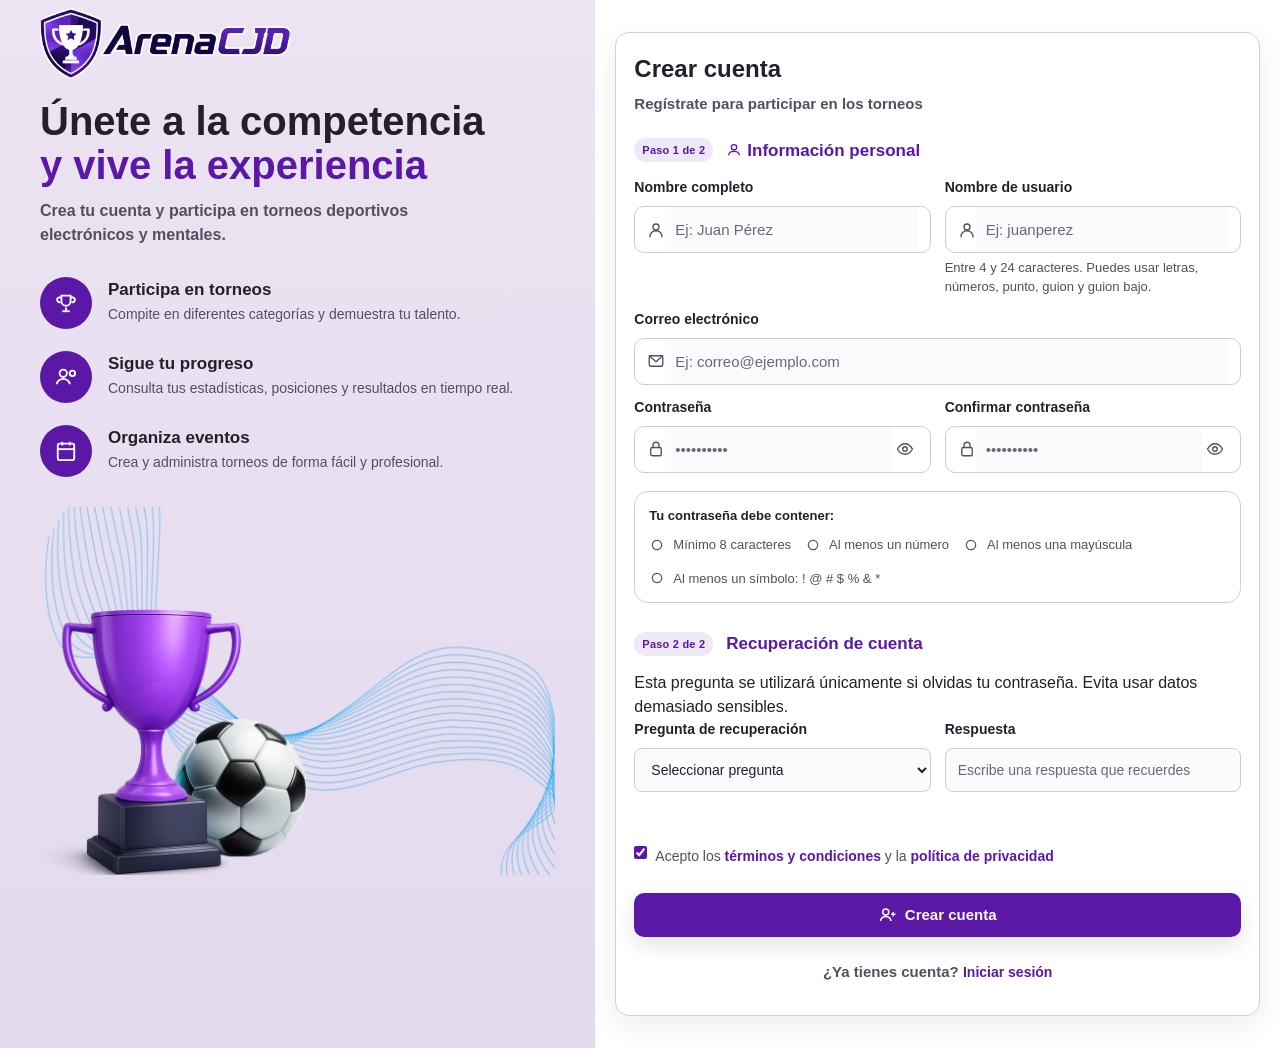
==== registro.html @ d1813651 "baseline before liga and security fixes" ====
<!DOCTYPE html>
<html lang="es">
<head>
<meta charset="UTF-8">
<meta name="viewport" content="width=device-width, initial-scale=1.0">
<title>ArenaCJD - Crear cuenta</title>
<link rel="icon" type="image/png" href="imagenes/arena-cjd-isotipo.png">
<script src="js/tema-inicial.js"></script>
<script src="js/iconos.js?v=20260909-sprint11"></script>
<link rel="stylesheet" href="css/variables.css?v=20260909-audit12">
<link rel="stylesheet" href="css/layout.css?v=20260909-sprint13">
<link rel="stylesheet" href="css/componentes.css?v=20260909-sprint12">
<link rel="stylesheet" href="css/animaciones.css">
<link rel="stylesheet" href="css/utilidades.css?v=20260909-sprint11">
<link rel="stylesheet" href="css/tema-claro.css?v=20260909-sprint11">
<link rel="stylesheet" href="css/tema-oscuro.css?v=20260908-theme5">
<link rel="stylesheet" href="css/contraste-claro.css?v=20260909-audit12">
<link rel="stylesheet" href="css/formularios.css?v=20260910-mobile1">
</head>
<body>

<main class="distribucion-registro">

<aside class="lateral-registro">

<div class="marca-registro">
<a href="index.php"><img src="imagenes/arena-cjd-logo-horizontal.png" alt="Logo de ArenaCJD" class="imagen-marca-registro"></a>
</div>

<div class="encabezado-lateral">
<h1 class="titulo-registro">
Únete a la competencia
<span class="acento-registro">y vive la experiencia</span>
</h1>
<p class="texto-registro">
Crea tu cuenta y participa en torneos deportivos
electrónicos y mentales.
</p>
</div>

<ul class="beneficios-registro">
<li class="beneficio-registro">
<span class="icono-beneficio">
<svg viewBox="0 0 24 24" width="22" height="22" fill="none" stroke="currentColor" stroke-width="2"><path d="M8 21h8"></path><path d="M12 17v4"></path><path d="M7 4h10v6a5 5 0 0 1-10 0z"></path><path d="M7 6H4a2 2 0 0 0 2 5"></path><path d="M17 6h3a2 2 0 0 1-2 5"></path></svg>
</span>
<div>
<h3 class="titulo-beneficio">Participa en torneos</h3>
<p class="descripcion-beneficio">
Compite en diferentes categorías
y demuestra tu talento.
</p>
</div>
</li>

<li class="beneficio-registro">
<span class="icono-beneficio">
<svg viewBox="0 0 24 24" width="22" height="22" fill="none" stroke="currentColor" stroke-width="2"><circle cx="9" cy="8" r="4"></circle><path d="M2 20c0-4 4-6 7-6s7 2 7 6"></path><circle cx="19" cy="8" r="3"></circle></svg>
</span>
<div>
<h3 class="titulo-beneficio">Sigue tu progreso</h3>
<p class="descripcion-beneficio">
Consulta tus estadísticas, posiciones
y resultados en tiempo real.
</p>
</div>
</li>

<li class="beneficio-registro">
<span class="icono-beneficio">
<svg viewBox="0 0 24 24" width="22" height="22" fill="none" stroke="currentColor" stroke-width="2"><rect x="3" y="4" width="18" height="18" rx="2"></rect><line x1="16" y1="2" x2="16" y2="6"></line><line x1="8" y1="2" x2="8" y2="6"></line><line x1="3" y1="10" x2="21" y2="10"></line></svg>
</span>
<div>
<h3 class="titulo-beneficio">Organiza eventos</h3>
<p class="descripcion-beneficio">
Crea y administra torneos de forma
fácil y profesional.
</p>
</div>
</li>
</ul>

<div class="imagen-registro">
<img src="imagenes/ilustracion-trofeo-registro.png" alt="Trofeo deportivo de ArenaCJD">
</div>
</aside>

<section class="contenido-registro">
<div class="tarjeta tarjeta-registro">

<header class="cabecera-registro">
<h2 class="titulo-sesion">Crear cuenta</h2>
<p class="subtitulo-sesion">Regístrate para participar en los torneos</p>
</header>

<form class="formulario-sesion" id="formularioRegistro" novalidate>

<fieldset class="seccion-registro">
<legend class="titulo-seccion leyenda-registro">
<span class="paso-registro">Paso 1 de 2</span>
<svg viewBox="0 0 24 24" width="16" height="16" fill="none" stroke="currentColor" stroke-width="2"><circle cx="12" cy="8" r="4"></circle><path d="M4 20c0-4 4-6 8-6s8 2 8 6"></path></svg>
Información personal
</legend>

<div class="grid-registro">
<div class="grupo-formulario">
<label for="fullname">Nombre completo</label>
<div class="envoltorio-campo">
<span class="icono-campo" data-icono="usuario" aria-hidden="true"></span>
<input type="text" id="fullname" name="fullname" placeholder="Ej: Juan Pérez" autocomplete="name" required>
</div>
</div>

<div class="grupo-formulario">
<label for="username">Nombre de usuario</label>
<div class="envoltorio-campo">
<span class="icono-campo" data-icono="usuario" aria-hidden="true"></span>
<input type="text" id="username" name="username" placeholder="Ej: juanperez" autocomplete="username" aria-describedby="ayudaUsername" required>
</div>
<small class="ayuda-campo-ah" id="ayudaUsername">Entre 4 y 24 caracteres. Puedes usar letras, números, punto, guion y guion bajo.</small>
</div>
</div>

<div class="grupo-formulario">
<label for="email">Correo electrónico</label>
<div class="envoltorio-campo">
<span class="icono-campo" data-icono="mensaje" aria-hidden="true"></span>
<input type="email" id="email" name="email" placeholder="Ej: correo@ejemplo.com" autocomplete="email" required>
</div>
</div>

<div class="grid-registro">
<div class="grupo-formulario">
<label for="password">Contraseña</label>
<div class="envoltorio-campo">
<span class="icono-campo" data-icono="candado" aria-hidden="true"></span>
<input type="password" id="password" name="password" placeholder="••••••••••" autocomplete="new-password" aria-describedby="reglasContrasena" required>
<button class="ver-contrasena" type="button" data-target="password" aria-label="Mostrar contraseña"><span data-icono="ojo" aria-hidden="true"></span>
</button>
</div>
</div>

<div class="grupo-formulario">
<label for="confirmPassword">Confirmar contraseña</label>
<div class="envoltorio-campo">
<span class="icono-campo" data-icono="candado" aria-hidden="true"></span>
<input type="password" id="confirmPassword" name="confirmPassword" placeholder="••••••••••" autocomplete="new-password" required>
<button class="ver-contrasena" type="button" data-target="confirmPassword" aria-label="Mostrar contraseña"><span data-icono="ojo" aria-hidden="true"></span>
</button>
</div>
</div>
</div>

<div class="reglas-registro" id="reglasContrasena">
<p class="titulo-reglas">Tu contraseña debe contener:</p>
<ul class="lista-reglas">
<li class="regla-registro" data-rule="length">
<span class="icono-regla neutral"><span data-icono="circulo" aria-hidden="true"></span></span>
<span>Mínimo 8 caracteres</span>
</li>
<li class="regla-registro" data-rule="number">
<span class="icono-regla neutral"><span data-icono="circulo" aria-hidden="true"></span></span>
<span>Al menos un número</span>
</li>
<li class="regla-registro" data-rule="uppercase">
<span class="icono-regla neutral"><span data-icono="circulo" aria-hidden="true"></span></span>
<span>Al menos una mayúscula</span>
</li>
<li class="regla-registro" data-rule="symbol">
<span class="icono-regla neutral"><span data-icono="circulo" aria-hidden="true"></span></span>
<span>Al menos un símbolo: ! @ # $ % &amp; *</span>
</li>
</ul>
</div>
</fieldset>

<fieldset class="seccion-registro">
<legend class="titulo-seccion leyenda-registro"><span class="paso-registro">Paso 2 de 2</span>Recuperación de cuenta</legend>
<p class="texto-ayuda-recuperacion">Esta pregunta se utilizará únicamente si olvidas tu contraseña. Evita usar datos demasiado sensibles.</p>
<div class="grid-registro">
<div class="grupo-formulario">
<label for="preguntaRecuperacion">Pregunta de recuperación</label>
<select id="preguntaRecuperacion" name="pregunta_recuperacion" class="selector-formulario" required>
<option value="">Seleccionar pregunta</option>
<option>¿Cuál era el nombre de tu primera mascota?</option>
<option>¿Cuál es tu comida favorita?</option>
<option>¿Cuál fue tu primer videojuego?</option>
<option>¿Cuál es el apodo de un amigo de la infancia?</option>
<option>¿Cuál es tu película favorita?</option>
</select>
</div>
<div class="grupo-formulario">
<label for="respuestaRecuperacion">Respuesta</label>
<input class="campo-formulario" id="respuestaRecuperacion" name="respuesta_recuperacion" type="text" maxlength="100" autocomplete="off" placeholder="Escribe una respuesta que recuerdes" required>
</div>
</div>
</fieldset>

<div class="casillas-registro">
<label class="recordar">
<input type="checkbox" id="terms" name="terms" checked>
<span>
Acepto los <a href="terminos.php" class="enlace-olvido" target="_blank" rel="noopener">términos y condiciones</a> y la
<a href="privacidad.php" class="enlace-olvido" target="_blank" rel="noopener">política de privacidad</a>
</span>
</label>

</div>

<p class="mensaje-registro" id="mensajeRegistro" role="alert" aria-live="polite"></p>

<button class="boton boton-principal boton-bloque boton-enviar" type="submit">
<svg viewBox="0 0 24 24" width="18" height="18" fill="none" stroke="currentColor" stroke-width="2"><circle cx="9" cy="8" r="4"></circle><path d="M2 20c0-4 4-6 7-6s7 2 7 6"></path><line x1="19" y1="8" x2="19" y2="14"></line><line x1="16" y1="11" x2="22" y2="11"></line></svg>
Crear cuenta
</button>

<p class="sin-cuenta pie-registro">
¿Ya tienes cuenta?
<a href="index.php" class="enlace-olvido">Iniciar sesión</a>
</p>

</form>
</div>
</section>

</main>

<div class="modal-registro" id="modalRegistroExitoso" aria-hidden="true" role="dialog" aria-modal="true" aria-labelledby="tituloModalRegistro">
<div class="fondo-modal-registro" data-cerrar-modal-registro></div>
<div class="contenido-modal-registro" tabindex="-1">
<div class="icono-modal-registro" aria-hidden="true">
<svg viewBox="0 0 24 24" width="34" height="34" fill="none" stroke="currentColor" stroke-width="2.2"><path d="M20 6 9 17l-5-5"></path></svg>
</div>
<h2 id="tituloModalRegistro">¡Cuenta creada con éxito!</h2>
<p>Tu solicitud fue registrada correctamente. Un administrador revisará el acceso antes de habilitar tu cuenta.</p>
<div class="acciones-modal-registro">
<button class="boton boton-secundario" type="button" data-cerrar-modal-registro>Cerrar</button>
<a class="boton boton-principal" href="index.php">Ir a iniciar sesión</a>
</div>
</div>
</div>

<script src="js/menu.js?v=20260909-sprint11"></script>
<script src="js/tema.js?v=20260909-login-tema1"></script>
</body>
</html>
---- css/variables.css ----
:root {
  --tema-claro-fondo-pagina: #f3f0f6;
  --tema-claro-fondo-tarjeta: #ffffff;
  --tema-claro-fondo-secundario: #f8f6fa;
  --tema-claro-fondo-terciario: #efe8f6;
  --tema-claro-fondo-control: #fbfafd;
  --tema-claro-fondo-tabla: #ffffff;
  --tema-claro-superficie-destacada: #f0e8f7;
  --tema-claro-texto-superficie-destacada: #4b137e;
  --tema-claro-texto-principal: #241f2b;
  --tema-claro-texto-secundario: #554e5e;
  --tema-claro-texto-desactivado: #6e6678;
  --tema-claro-borde: #d5ccdd;
  --tema-claro-borde-acento: #c2a8df;
  --tema-claro-sombra: 0 10px 28px rgba(38, 24, 55, .075);

  --tema-oscuro-fondo-pagina: #08111f;
  --tema-oscuro-fondo-tarjeta: #0d192b;
  --tema-oscuro-fondo-secundario: #111f34;
  --tema-oscuro-fondo-terciario: #1c1735;
  --tema-oscuro-fondo-control: #0a1627;
  --tema-oscuro-fondo-tabla: #0b1728;
  --tema-oscuro-superficie-clara: #14233a;
  --tema-oscuro-superficie-clara-hover: #1b2d49;
  --tema-oscuro-superficie-juego: #121a2b;
  --tema-oscuro-superficie-marcador: #26344d;
  --tema-oscuro-superficie-avatar: #223047;
  --tema-oscuro-texto-marcador: #f7f4ff;
  --tema-oscuro-texto-avatar: #e9f1ff;
  --tema-oscuro-superficie-llave: #131b2d;
  --tema-oscuro-superficie-llave-secundaria: #0f1728;
  --tema-oscuro-texto-superficie-clara: #f8f5ff;
  --tema-oscuro-texto-principal: #f8f5ff;
  --tema-oscuro-texto-secundario: #d2c9e3;
  --tema-oscuro-texto-desactivado: #a69bb9;
  --tema-oscuro-borde: #263a58;
  --tema-oscuro-borde-acento: #713fc2;
  --tema-oscuro-acento: #a45dff;
  --tema-oscuro-acento-suave: #c994ff;
  --tema-oscuro-sombra: 0 8px 26px rgba(0, 0, 0, .3);

  --surface-page: var(--tema-claro-fondo-pagina);
  --surface-card: var(--tema-claro-fondo-tarjeta);
  --surface-subtle: var(--tema-claro-fondo-secundario);
  --surface-inset: var(--tema-claro-fondo-terciario);
  --surface-control: var(--tema-claro-fondo-control);
  --surface-table: var(--tema-claro-fondo-tabla);
  --surface-selected: var(--tema-claro-superficie-destacada);
  --text-primary: var(--tema-claro-texto-principal);
  --text-secondary: var(--tema-claro-texto-secundario);
  --text-muted: var(--tema-claro-texto-desactivado);
  --border-subtle: var(--tema-claro-borde);
  --border-accent: var(--tema-claro-borde-acento);
  --shadow-card: var(--tema-claro-sombra);
  --shadow-float: 0 22px 56px rgba(38, 24, 55, .16);
  --state-success-bg: #e8f6ed;
  --state-success-text: #176b2f;
  --state-success-border: #b9dfc5;
  --state-warning-bg: #fff3d8;
  --state-warning-text: #8a5900;
  --state-warning-border: #ead39a;
  --state-info-bg: #e9f2ff;
  --state-info-text: #155aa8;
  --state-info-border: #bed4ef;
  --state-danger-bg: #fff0f0;
  --state-danger-text: #b42318;
  --state-danger-border: #edbdb9;
  --state-accent-bg: #f1e8fc;
  --state-accent-text: #5b18a6;
  --state-accent-border: #d6c4ec;
  --state-neutral-bg: #f1eef4;
  --state-neutral-text: #514a5b;
  --state-neutral-border: #d8d0df;
  --focus-ring: color-mix(in srgb, #5b18a6 22%, transparent);
  --toast-surface: var(--tema-claro-fondo-tarjeta);
  --toast-surface-hover: var(--tema-claro-fondo-secundario);
  --toast-text: var(--tema-claro-texto-principal);
  --toast-muted: var(--tema-claro-texto-secundario);
  --toast-shadow: 0 16px 38px rgba(33, 18, 52, .14), 0 2px 8px rgba(33, 18, 52, .06);
  --vict: 0;
  --emp: 0;

  --morado-principal: #5b18a6;
  --morado-oscuro: #3c0c81;
  --morado-claro: #9c5cff;
  --morado-emblematico: #a45dff;
  --azul: #1e88e5;
  --verde: #2e9e2e;
  --naranja: #f5a623;
  --rojo: #e53935;
  --blanco: #ffffff;

  --color-fondo-pagina: var(--surface-page);
  --color-fondo-tarjeta: var(--surface-card);
  --color-fondo-secundario: var(--surface-subtle);
  --color-fondo-terciario: var(--surface-inset);
  --color-fondo-control: var(--surface-control);
  --color-fondo-tabla: var(--surface-table);
  --color-superficie-destacada: var(--surface-selected);
  --color-texto-superficie-destacada: var(--tema-claro-texto-superficie-destacada);
  --color-texto-principal: var(--text-primary);
  --color-texto-secundario: var(--text-secondary);
  --color-texto-desactivado: var(--text-muted);
  --color-borde: var(--border-subtle);
  --color-borde-acento: var(--border-accent);
  --color-acento: var(--morado-principal);
  --color-acento-suave: var(--morado-claro);
  --sombra-tema: var(--shadow-card);

  --fondo-claro: var(--color-fondo-tarjeta);
  --fondo-oscuro: var(--tema-oscuro-fondo-pagina);
  --texto-oscuro: var(--color-texto-principal);
  --texto-gris: var(--color-texto-secundario);
  --borde-suave: var(--color-borde);
  --fondo-pagina: var(--color-fondo-pagina);
  --fondo-tarjeta: var(--color-fondo-tarjeta);
  --fondo-secundario: var(--color-fondo-secundario);
  --fondo-terciario: var(--color-fondo-terciario);
  --texto-principal: var(--color-texto-principal);
  --texto-secundario: var(--color-texto-secundario);
  --texto-desactivado: var(--color-texto-desactivado);
  --borde-tema: var(--color-borde);
  --borde: var(--color-borde);
  --borde-acento: var(--color-borde-acento);
  --acento-tema: var(--color-acento);
  --color-superficie: var(--color-fondo-tarjeta);
  --color-error: var(--rojo);
  --texto-negro: var(--color-texto-principal);
  --acento-tema-claro: var(--tema-claro-fondo-terciario);
  --sombra-tarjeta: var(--sombra-tema);
  --sombra-pequena: 0 2px 8px rgba(33, 18, 52, .08);
  --sombra-hover: 0 8px 20px rgba(33, 18, 52, .12);
  --radio: 14px;
  --ease-suave: cubic-bezier(.16, 1, .3, 1);
  --fuente: 'Segoe UI', Roboto, Helvetica, Arial, sans-serif;

  --color-directo-001: rgba(0, 0, 0, .2);
  --color-directo-e8e8e8: #E8E8E8;
  --color-directo-dedede: #DEDEDE;
  --color-directo-fff: #fff;
  --color-directo-f5f0f8: #F5F0F8;
  --color-directo-3a0f66: #3A0F66;
  --color-directo-c9c2d0: #C9C2D0;
  --color-directo-e8a0a0: #E8A0A0;
  --color-directo-c62828: #C62828;
  --color-directo-fbeaea: #FBEAEA;
  --color-directo-011: rgba(0, 0, 0, .15);
  --color-directo-444: #444;
  --color-directo-f5f5f5: #F5F5F5;
  --color-directo-f3ecf8: #F3ECF8;
  --color-directo-e9dcf2: #E9DCF2;
  --color-directo-9a9a9a: #9A9A9A;
  --color-directo-e3f2e3: #E3F2E3;
  --color-directo-e8f0fb: #E8F0FB;
  --color-directo-fdf2e0: #FDF2E0;
  --color-directo-e8a317: #E8A317;
  --color-directo-fcdada: #FCDADA;
  --color-directo-7b3fb8: #7B3FB8;
  --color-directo-fbc02d: #FBC02D;
  --color-directo-bbb: #BBB;
  --color-directo-f0eae8: #F0EAE8;
  --color-directo-2e9e2e: #2E9E2E;
  --color-directo-1e88e5: #1E88E5;
  --color-directo-e53935: #E53935;
  --color-directo-3a3a3a: #3A3A3A;
  --color-directo-c7c9da: #C7C9DA;
  --color-directo-555: #555;
  --color-directo-ece4f2: #ECE4F2;
  --color-directo-e3daee: #E3DAEE;
  --color-directo-034: rgba(255, 255, 255, .15);
  --color-directo-035: rgba(74, 20, 140, .1);
  --color-directo-036: rgba(74, 20, 140, .32);
  --color-directo-7d2ee8: #7d2ee8;
  --color-directo-a45dff: #a45dff;
  --color-directo-d3aeff: #d3aeff;
  --color-directo-281443: #281443;
  --color-directo-64efa7: #64efa7;
  --color-directo-042: rgba(18, 130, 75, .26);
  --color-directo-043: rgba(74, 225, 145, .28);
  --color-directo-ffd36b: #ffd36b;
  --color-directo-045: rgba(143, 91, 0, .28);
  --color-directo-046: rgba(255, 197, 66, .3);
  --color-directo-59b7ff: #59b7ff;
  --color-directo-048: rgba(0, 91, 164, .28);
  --color-directo-049: rgba(58, 169, 255, .25);
  --color-directo-ff747d: #ff747d;
  --color-directo-051: rgba(140, 24, 38, .3);
  --color-directo-052: rgba(255, 78, 92, .24);
  --color-directo-29233a: #29233a;
  --color-directo-054: rgba(164, 93, 255, .42);
  --color-directo-0b0e1b: #0b0e1b;
  --color-directo-121d35: #121d35;
  --color-directo-b8d7ff: #b8d7ff;
  --color-directo-28436b: #28436b;
  --color-directo-059: rgba(164, 93, 255, .35);
  --color-directo-060: rgba(104, 40, 183, .58);
  --color-directo-061: rgba(63, 20, 112, .35);
  --color-directo-6a1fd1: #6a1fd1;
  --color-directo-063: rgba(128, 52, 224, .45);
  --color-directo-050a12: #050a12;
  --color-directo-0b1320: #0b1320;
  --color-directo-0f1928: #0f1928;
  --color-directo-1d1035: #1d1035;
  --color-directo-0a1220: #0a1220;
  --color-directo-0a1422: #0a1422;
  --color-directo-f7f4ff: #f7f4ff;
  --color-directo-c8c2d5: #c8c2d5;
  --color-directo-8f889f: #8f889f;
  --color-directo-223048: #223048;
  --color-directo-6f36b7: #6f36b7;
  --color-directo-9a4df5: #9a4df5;
  --color-directo-c28cff: #c28cff;
  --color-directo-090f1b: #090f1b;
  --color-directo-070d18: #070d18;
  --color-directo-6d28d9: #6d28d9;
  --color-directo-7130d8: #7130d8;
  --color-directo-081: rgba(24, 119, 72, .16);
  --color-directo-082: rgba(67, 205, 126, .28);
  --color-directo-083: rgba(113, 48, 216, .2);
  --color-directo-084: rgba(113, 48, 216, .22);
  --color-directo-085: rgba(211, 157, 50, .12);
  --color-directo-086: rgba(112, 48, 216, .2);
  --color-directo-72e8aa: #72e8aa;
  --color-directo-088: rgba(22, 119, 73, .28);
  --color-directo-089: rgba(71, 218, 139, .25);
  --color-directo-090: rgba(151, 98, 0, .25);
  --color-directo-091: rgba(255, 199, 69, .24);
  --color-directo-ff858c: #ff858c;
  --color-directo-093: rgba(145, 26, 39, .28);
  --color-directo-094: rgba(255, 90, 102, .23);
  --color-directo-66bfff: #66bfff;
  --color-directo-096: rgba(0, 92, 166, .27);
  --color-directo-097: rgba(77, 177, 255, .22);
  --color-directo-080e19: #080e19;
  --color-directo-4f287f: #4f287f;
  --color-directo-7542bd: #7542bd;
  --color-directo-101: rgba(255, 255, 255, .08);
  --color-directo-102: rgba(255, 255, 255, .07);
  --color-directo-103: rgba(255, 255, 255, .18);
  --color-directo-9a9cb5: #9A9CB5;
  --color-directo-16173e: #16173E;
  --color-directo-3a1063: #3A1063;
  --color-directo-4a148c: #4A148C;
  --color-directo-108: rgba(0, 0, 0, 0);
  --color-directo-109: rgba(0, 0, 0, .35);
  --color-directo-c9bee0: #C9BEE0;
  --color-directo-111: rgba(255, 255, 255, .12);
  --color-directo-4ade80: #4ADE80;
  --color-directo-e3dcf2: #E3DCF2;
  --color-directo-114: rgba(74, 20, 140, .95);
  --color-directo-115: rgba(74, 20, 140, .4);
  --color-directo-116: rgba(0, 0, 0, .45);
  --color-directo-333: #333;
  --color-directo-118: rgba(119, 49, 215, .38);
  --color-directo-19072f: #19072f;
  --color-directo-120923: #120923;
  --color-directo-0d0818: #0d0818;
  --color-directo-122: rgba(132, 42, 231, .5);
  --color-directo-7f33df: #7f33df;
  --color-directo-124: rgba(117, 38, 218, .34);
  --color-directo-d8cee6: #d8cee6;
  --color-directo-f4eefb: #f4eefb;
  --color-directo-6d16c5: #6d16c5;
  --color-directo-54109e: #54109e;
  --color-directo-129: rgba(78, 13, 151, .28);
  --color-directo-130: rgba(255, 255, 255, .055);
  --color-directo-7a2bda: #7a2bda;
  --color-directo-4d1092: #4d1092;
  --color-directo-cfc4dc: #cfc4dc;
  --color-directo-34c759: #34c759;
  --color-directo-135: rgba(52, 199, 89, .13);
  --color-directo-7b2be2: #7b2be2;
  --color-directo-137: rgba(98,35,184,.35);
  --color-directo-d8cfeb: #d8cfeb;
  --color-directo-139: rgba(152,83,237,.35);
  --color-directo-140: rgba(99,31,178,.38);
  --color-directo-141: rgba(22,12,48,.78);
  --color-directo-142: rgba(5,1,18,.25);
  --color-directo-8c3df0: #8c3df0;
  --color-directo-5114a6: #5114a6;
  --color-directo-22113e: #22113e;
  --color-directo-2bd94f: #2bd94f;
  --color-directo-147: rgba(152,83,237,.32);
  --color-directo-17102a: #17102a;
  --color-directo-149: rgba(0,0,0,.4);
  --color-directo-150: rgba(255,255,255,.08);
  --color-directo-ffb9bf: #ffb9bf;
  --color-directo-152: rgba(12,6,25,.72);
  --color-directo-153: rgba(0,0,0,.35);
  --color-directo-f3eef9: #f3eef9;
  --color-directo-f7f2fd: #f7f2fd;
  --color-directo-8735e8: #8735e8;
  --color-directo-4f139d: #4f139d;
  --color-directo-eee8f3: #eee8f3;
  --color-directo-16733a: #16733a;
  --color-directo-ffffff: #ffffff;
  --color-directo-21314a: #21314a;
  --color-directo-a9cfff: #a9cfff;
  --color-directo-36547c: #36547c;
  --color-directo-30405c: #30405c;
  --color-directo-26203b: #26203b;
  --color-directo-2b2045: #2b2045;
  --color-directo-167: rgba(171, 113, 22, .16);
  --color-directo-168: rgba(255, 196, 73, .38);
  --color-directo-ffd166: #ffd166;
  --color-directo-170: rgba(0, 0, 0, .12);
  --color-directo-24223a: #24223A;
  --color-directo-e89a00: #E89A00;
  --color-directo-c9b5d8: #c9b5d8;
  --color-directo-999: #999;
  --color-directo-888: #888;
  --color-directo-1e5b8a: #1E5B8A;
  --color-directo-f8f5fb: #F8F5FB;
  --color-directo-fafafa: #FAFAFA;
  --color-directo-6a4c8a: #6A4C8A;
  --color-directo-faf7fc: #FAF7FC;
  --color-directo-efe7f5: #EFE7F5;
  --color-directo-e9e2f0: #E9E2F0;
  --color-directo-183: rgba(0, 0, 0, .1);
  --color-directo-eaf6ea: #EAF6EA;
  --color-directo-fcebeb: #FCEBEB;
  --color-directo-fcf6e5: #FCF6E5;
  --color-directo-eaf1fb: #EAF1FB;
  --color-directo-f6f6f8: #F6F6F8;
  --color-directo-c2c2cc: #C2C2CC;
  --color-directo-190: rgba(0,0,0,.08);
  --color-directo-ddd: #DDD;
  --color-directo-faf8fc: #FAF8FC;
  --color-directo-000000: #000000;
  --color-directo-f0eaf5: #F0EAF5;
  --color-directo-7b2bc4: #7b2bc4;
  --color-directo-9a6500: #9a6500;
  --color-directo-fff0ca: #fff0ca;
  --color-directo-187a32: #187a32;
  --color-directo-dcf5e2: #dcf5e2;
  --color-directo-cfc8d6: #cfc8d6;
  --color-directo-201: rgba(0,0,0,.2);
  --color-directo-eaf3ff: #eaf3ff;
  --color-directo-275f91: #275f91;
  --color-directo-f8f5fb: #f8f5fb;
  --color-directo-eee7f4: #eee7f4;
  --color-directo-ded5e5: #ded5e5;
  --color-directo-207: rgba(38, 20, 53, .06);
  --color-directo-efe7f6: #efe7f6;
  --color-directo-faf8fc: #faf8fc;
  --color-directo-fcfbfd: #fcfbfd;
  --color-directo-c8a7e2: #c8a7e2;
  --color-directo-212: rgba(82, 22, 139, .12);
  --color-directo-f7f6fb: #f7f6fb;
  --color-directo-214: rgba(111, 44, 210, .08);
  --color-directo-f8f8fb: #f8f8fb;
  --color-directo-17142b: #17142b;
  --color-directo-676477: #676477;
  --color-directo-5a18b7: #5a18b7;
  --color-directo-f2eaff: #f2eaff;
  --color-directo-e8dcfb: #e8dcfb;
  --color-directo-6d22c6: #6d22c6;
  --color-directo-51109c: #51109c;
  --color-directo-ebe8f0: #ebe8f0;
  --color-directo-224: rgba(28, 21, 54, .06);
  --color-directo-272238: #272238;
  --color-directo-ded9e8: #ded9e8;
  --color-directo-227: rgba(28, 21, 54, .055);
  --color-directo-24212c: #24212c;
  --color-directo-686474: #686474;
  --color-directo-eee4ff: #eee4ff;
  --color-directo-e4f7e9: #e4f7e9;
  --color-directo-17843a: #17843a;
  --color-directo-fff0e4: #fff0e4;
  --color-directo-e6f0ff: #e6f0ff;
  --color-directo-ffe9eb: #ffe9eb;
  --color-directo-fff1d8: #fff1d8;
  --color-directo-5b18a6: #5b18a6;
  --color-directo-147533: #147533;
  --color-directo-e7f6eb: #e7f6eb;
  --color-directo-c34b0b: #c34b0b;
  --color-directo-fff0e5: #fff0e5;
  --color-directo-125ec6: #125ec6;
  --color-directo-e5f0ff: #e5f0ff;
  --color-directo-c51f28: #c51f28;
  --color-directo-ffe8ea: #ffe8ea;
  --color-directo-a75b00: #a75b00;
  --color-directo-fff0d8: #fff0d8;
  --color-directo-248: rgba(103, 33, 186, .08);
  --color-directo-6724bc: #6724bc;
  --color-directo-3c0c81: #3c0c81;
  --color-directo-ed47a5: #ed47a5;
  --color-directo-c91469: #c91469;
  --color-directo-253: rgba(221, 42, 130, .09);
  --color-directo-2db357: #2db357;
  --color-directo-16863b: #16863b;
  --color-directo-256: rgba(38, 165, 78, .09);
  --color-directo-ff8c32: #ff8c32;
  --color-directo-e35413: #e35413;
  --color-directo-259: rgba(241, 105, 24, .09);
  --color-directo-2985f1: #2985f1;
  --color-directo-1152bf: #1152bf;
  --color-directo-262: rgba(33, 112, 224, .09);
  --color-directo-ee4052: #ee4052;
  --color-directo-bd1729: #bd1729;
  --color-directo-265: rgba(218, 41, 59, .09);
  --color-directo-f2aa1f: #f2aa1f;
  --color-directo-c77600: #c77600;
  --color-directo-268: rgba(226, 148, 15, .1);
  --color-directo-b86a00: #b86a00;
  --color-directo-fff2d9: #fff2d9;
  --color-directo-137533: #137533;
  --color-directo-e6f6ea: #e6f6ea;
  --color-directo-095fd4: #095fd4;
  --color-directo-e3efff: #e3efff;
  --color-directo-c61f28: #c61f28;
  --color-directo-ffe7e9: #ffe7e9;
  --color-directo-403c4c: #403c4c;
  --color-directo-6b20ca: #6b20ca;
  --color-directo-52139d: #52139d;
  --color-directo-6e6977: #6e6977;
  --color-directo-d7d0e2: #d7d0e2;
  --color-directo-e1dce8: #e1dce8;
  --color-directo-3c3748: #3c3748;
  --color-directo-284: rgba(74,20,140,.1);
  --color-directo-60229e: #60229e;
  --color-directo-32104f: #32104f;
  --color-directo-e7f7ea: #e7f7ea;
  --color-directo-22783a: #22783a;
  --color-directo-fdebed: #fdebed;
  --color-directo-b82d3a: #b82d3a;
  --color-directo-5c258e: #5c258e;
  --color-directo-4a148c: #4a148c;
  --color-directo-9c27b0: #9c27b0;
  --color-directo-cdebd5: #cdebd5;
  --color-directo-f6fcf7: #f6fcf7;
  --color-directo-dff3e4: #dff3e4;
  --color-directo-237a3e: #237a3e;
  --color-directo-c9aee3: #c9aee3;
  --color-directo-f6ecff: #f6ecff;
  --color-directo-300: rgba(17,7,29,.72);
  --color-directo-301: rgba(0,0,0,.28);
  --color-directo-2c0e49: #2c0e49;
  --color-directo-e4f5e8: #e4f5e8;
  --color-directo-24783c: #24783c;
  --color-directo-305: rgba(35,18,65,.06);
  --color-directo-306: rgba(93,30,166,.1);
  --color-directo-eee6ff: #eee6ff;
  --color-directo-e4f7e8: #e4f7e8;
  --color-directo-ffe6e8: #ffe6e8;
  --color-directo-5a19a6: #5a19a6;
  --color-directo-177634: #177634;
  --color-directo-d85b0b: #d85b0b;
  --color-directo-165dcc: #165dcc;
  --color-directo-ca2631: #ca2631;
  --color-directo-ffe4f0: #ffe4f0;
  --color-directo-cf176c: #cf176c;
  --color-directo-f0e8ff: #f0e8ff;
  --color-directo-e6efff: #e6efff;
  --color-directo-eee5f8: #eee5f8;
  --color-directo-e6f6e8: #e6f6e8;
  --color-directo-fff0d9: #fff0d9;
  --color-directo-d88900: #d88900;
  --color-directo-655c6c: #655c6c;
  --color-directo-5b179d: #5b179d;
  --color-directo-242238: #242238;
  --color-directo-2da63a: #2da63a;
  --color-directo-258fe1: #258fe1;
  --color-directo-d52d2d: #d52d2d;
  --color-directo-efa000: #efa000;
  --color-directo-e7f6e8: #e7f6e8;
  --color-directo-268d31: #268d31;
  --color-directo-e8f1fb: #e8f1fb;
  --color-directo-1e7dca: #1e7dca;
  --color-directo-bb7600: #bb7600;
  --color-directo-335: rgba(25,15,35,.58);
  --color-directo-4c4450: #4c4450;
  --color-directo-337: rgba(91,23,157,.1);
  --color-directo-b42318: #b42318;
  --color-directo-267a35: #267a35;
  --color-directo-faf9fb: #faf9fb;
  --color-directo-341: rgba(0, 0, 0, .42);
  --color-directo-342: rgba(74, 20, 140, .18);
  --color-directo-343: rgba(74, 20, 140, .07);
  --color-directo-344: rgba(74, 20, 140, .12);
  --color-directo-f2eef7: #f2eef7;
  --color-directo-17141f: #17141f;
  --color-directo-30283c: #30283c;
  --color-directo-bdb7c5: #bdb7c5;
  --color-directo-349: rgba(93, 38, 170, .22);
  --color-directo-0c1017: #0c1017;
  --color-directo-111722: #111722;
  --color-directo-0d1119: #0d1119;
  --color-directo-f7f8fc: #f7f8fc;
  --color-directo-aeb6c7: #aeb6c7;
  --color-directo-a987ff: #a987ff;
  --color-directo-356: rgba(19, 25, 36, .94);
  --color-directo-d8ddec: #d8ddec;
  --color-directo-eef1f8: #eef1f8;
  --color-directo-111720: #111720;
  --color-directo-7c3aed: #7c3aed;
  --color-directo-361: rgba(124, 58, 237, .16);
  --color-directo-362: rgba(20, 27, 39, .96);
  --color-directo-363: rgba(124, 58, 237, .22);
  --color-directo-364: rgba(34, 197, 94, .2);
  --color-directo-365: rgba(234, 179, 8, .2);
  --color-directo-366: rgba(239, 68, 68, .2);
  --color-directo-aab2c2: #aab2c2;
  --color-directo-929cad: #929cad;
  --color-directo-0e141e: #0e141e;
  --color-directo-5b21b6: #5b21b6;
  --color-directo-dce2ee: #dce2ee;
  --color-directo-18202d: #18202d;
  --color-directo-919aac: #919aac;
  --color-directo-dde2eb: #dde2eb;
  --color-directo-101721: #101721;
  --color-directo-4f5868: #4f5868;
  --color-directo-0d131c: #0d131c;
  --color-directo-378: rgba(91, 33, 182, .95);
  --color-directo-379: rgba(124, 58, 237, .7);
  --color-directo-8b5cf6: #8b5cf6;
  --color-directo-22c55e: #22c55e;
  --color-directo-3b82f6: #3b82f6;
  --color-directo-ef4444: #ef4444;
  --color-directo-4c1d95: #4c1d95;
  --color-directo-9ca5b5: #9ca5b5;
  --color-directo-949dad: #949dad;
  --color-directo-facc15: #facc15;
  --color-directo-388: rgba(234, 179, 8, .14);
  --color-directo-86efac: #86efac;
  --color-directo-390: rgba(34, 197, 94, .14);
  --color-directo-93c5fd: #93c5fd;
  --color-directo-392: rgba(59, 130, 246, .14);
  --color-directo-fca5a5: #fca5a5;
  --color-directo-394: rgba(239, 68, 68, .14);
  --color-directo-395: rgba(255, 255, 255, .09);
  --color-directo-bcc4d2: #bcc4d2;
  --color-directo-f5f6fa: #f5f6fa;
  --color-directo-27232f: #27232f;
  --color-directo-6f6878: #6f6878;
  --color-directo-5b199f: #5b199f;
  --color-directo-ece8f1: #ece8f1;
  --color-directo-402: rgba(38,24,55,.08);
  --color-directo-3c3545: #3c3545;
  --color-directo-2d2733: #2d2733;
  --color-directo-dcd5e3: #dcd5e3;
  --color-directo-6b21a8: #6b21a8;
  --color-directo-407: rgba(107,33,168,.12);
  --color-directo-408: rgba(38,24,55,.06);
  --color-directo-746d7d: #746d7d;
  --color-directo-f1edf6: #f1edf6;
  --color-directo-665f70: #665f70;
  --color-directo-6f22b5: #6f22b5;
  --color-directo-42394b: #42394b;
  --color-directo-f7f4fa: #f7f4fa;
  --color-directo-e6dfeb: #e6dfeb;
  --color-directo-e8e1ed: #e8e1ed;
  --color-directo-5e5667: #5e5667;
  --color-directo-ded6e4: #ded6e4;
  --color-directo-419: rgba(38, 24, 55, .06);
  --color-directo-aaa3b2: #aaa3b2;
  --color-directo-f7f5f9: #f7f5f9;
  --color-directo-8146cc: #8146cc;
  --color-directo-7c3ac2: #7c3ac2;
  --color-directo-a65b00: #a65b00;
  --color-directo-147a39: #147a39;
  --color-directo-ddf7e5: #ddf7e5;
  --color-directo-1c5ca8: #1c5ca8;
  --color-directo-e2efff: #e2efff;
  --color-directo-b32424: #b32424;
  --color-directo-ffe3e3: #ffe3e3;
  --color-directo-bda8cb: #bda8cb;
  --color-directo-d6c4ec: #d6c4ec;
  --color-directo-f1e8fc: #f1e8fc;
  --color-directo-fff0f0: #fff0f0;
  
  --color-refactor-001: rgba(0, 0, 0, .24);
  --color-refactor-002: rgba(10,5,20,.62);
  --color-refactor-003: #071122;
  --color-refactor-004: #cbd3e3;
  --color-refactor-005: #dfe5f1;
  --color-refactor-006: rgba(255,255,255,.16);
  --color-refactor-007: rgba(255,255,255,.14);
  --color-refactor-008: #7c2de2;
  --color-refactor-009: #4f0fa7;
  --color-refactor-010: #42c75c;
  --color-refactor-011: #1e9a38;
  --color-refactor-012: #ffb128;
  --color-refactor-013: #ed8a00;
  --color-refactor-014: rgba(18,20,34,.12);
  --color-refactor-015: rgba(12,18,34,.24);
  --color-refactor-016: #20232b;
  --color-refactor-017: #0b0d12;
  --color-refactor-018: #414652;
  --color-refactor-019: #171920;
  --color-refactor-020: #d9dbe0;
  --color-refactor-021: #a8abb2;
  --color-refactor-022: #72767e;
  --color-refactor-023: #454951;
  --color-refactor-024: rgba(255,255,255,.9);
  --color-refactor-025: rgba(0,0,0,.22);
  --color-refactor-026: #777b83;
  --color-refactor-027: #eceef1;
  --color-refactor-028: #c5c8ce;
  --color-refactor-029: #858991;
  --color-refactor-030: rgba(0,0,0,.5);
  --color-refactor-031: rgba(18,20,34,.07);
  --color-refactor-032: #6b28d9;
  --color-refactor-033: #1685e9;
  --color-refactor-034: #e0f1ff;
  --color-refactor-035: #25a745;
  --color-refactor-036: #e2f7e7;
  --color-refactor-037: #ef9500;
  --color-refactor-038: #fff0d4;
  --color-refactor-039: rgba(143,63,255,.15);
  --color-refactor-040: rgba(92,36,162,.13);

}

html[data-tema="oscuro"] {
  color-scheme: dark;
  --surface-page: var(--tema-oscuro-fondo-pagina);
  --surface-card: var(--tema-oscuro-fondo-tarjeta);
  --surface-subtle: var(--tema-oscuro-fondo-secundario);
  --surface-inset: var(--tema-oscuro-fondo-terciario);
  --surface-control: var(--tema-oscuro-fondo-control);
  --surface-table: var(--tema-oscuro-fondo-tabla);
  --surface-selected: var(--tema-oscuro-superficie-clara);
  --text-primary: var(--tema-oscuro-texto-principal);
  --text-secondary: var(--tema-oscuro-texto-secundario);
  --text-muted: var(--tema-oscuro-texto-desactivado);
  --border-subtle: var(--tema-oscuro-borde);
  --border-accent: var(--tema-oscuro-borde-acento);
  --shadow-card: var(--tema-oscuro-sombra);
  --shadow-float: 0 24px 60px rgba(0, 0, 0, .42);
  --state-success-bg: rgba(22, 119, 73, .18);
  --state-success-text: #72e8aa;
  --state-success-border: rgba(71, 218, 139, .28);
  --state-warning-bg: rgba(151, 98, 0, .18);
  --state-warning-text: #ffd36b;
  --state-warning-border: rgba(255, 199, 69, .24);
  --state-info-bg: rgba(0, 92, 166, .2);
  --state-info-text: #66bfff;
  --state-info-border: rgba(77, 177, 255, .22);
  --state-danger-bg: rgba(145, 26, 39, .2);
  --state-danger-text: #ff858c;
  --state-danger-border: rgba(255, 90, 102, .23);
  --state-accent-bg: rgba(113, 48, 216, .2);
  --state-accent-text: var(--tema-oscuro-acento-suave);
  --state-accent-border: rgba(164, 93, 255, .35);
  --state-neutral-bg: var(--tema-oscuro-fondo-secundario);
  --state-neutral-text: var(--tema-oscuro-texto-secundario);
  --state-neutral-border: var(--tema-oscuro-borde);
  --focus-ring: color-mix(in srgb, var(--tema-oscuro-acento) 30%, transparent);
  --toast-surface: var(--tema-oscuro-fondo-tarjeta);
  --toast-surface-hover: var(--tema-oscuro-fondo-secundario);
  --toast-text: var(--tema-oscuro-texto-principal);
  --toast-muted: var(--tema-oscuro-texto-secundario);
  --toast-shadow: 0 18px 44px rgba(0, 0, 0, .38);
  --color-fondo-pagina: var(--surface-page);
  --color-fondo-tarjeta: var(--surface-card);
  --color-fondo-secundario: var(--surface-subtle);
  --color-fondo-terciario: var(--surface-inset);
  --color-fondo-control: var(--surface-control);
  --color-fondo-tabla: var(--surface-table);
  --color-superficie-destacada: var(--surface-selected);
  --color-texto-superficie-destacada: var(--tema-oscuro-texto-superficie-clara);
  --color-texto-principal: var(--text-primary);
  --color-texto-secundario: var(--text-secondary);
  --color-texto-desactivado: var(--text-muted);
  --color-borde: var(--border-subtle);
  --color-borde-acento: var(--border-accent);
  --color-acento: var(--tema-oscuro-acento);
  --color-acento-suave: var(--tema-oscuro-acento-suave);
  --sombra-tema: var(--shadow-card);
  --morado-principal: var(--tema-oscuro-acento);
  --morado-claro: var(--tema-oscuro-acento-suave);
  --fondo-claro: var(--color-fondo-tarjeta);
  --texto-oscuro: var(--color-texto-principal);
  --texto-gris: var(--color-texto-secundario);
  --borde-suave: var(--color-borde);
  --acento-tema-claro: var(--tema-oscuro-fondo-terciario);
}

/* Paletas efectivas: los componentes consumen estos tokens. */
html[data-tema="oscuro"] {
  --tema-oscuro-fondo-pagina: var(--color-directo-050a12);
  --tema-oscuro-fondo-tarjeta: var(--color-directo-0b1320);
  --tema-oscuro-fondo-secundario: var(--color-directo-0f1928);
  --tema-oscuro-fondo-terciario: var(--color-directo-1d1035);
  --tema-oscuro-fondo-control: var(--color-directo-0a1220);
  --tema-oscuro-fondo-tabla: var(--color-directo-0a1422);
  --tema-oscuro-texto-principal: var(--color-directo-f7f4ff);
  --tema-oscuro-texto-secundario: var(--color-directo-c8c2d5);
  --tema-oscuro-texto-desactivado: var(--color-directo-8f889f);
  --tema-oscuro-borde: var(--color-directo-223048);
  --tema-oscuro-borde-acento: var(--color-directo-6f36b7);
  --tema-oscuro-acento: var(--color-directo-9a4df5);
  --tema-oscuro-acento-suave: var(--color-directo-c28cff);
}
html[data-tema="claro"] {
  color-scheme: light;
  --surface-page: var(--tema-claro-fondo-pagina);
  --surface-card: var(--tema-claro-fondo-tarjeta);
  --surface-subtle: var(--tema-claro-fondo-secundario);
  --surface-inset: var(--tema-claro-fondo-terciario);
  --surface-control: var(--tema-claro-fondo-control);
  --surface-table: var(--tema-claro-fondo-tabla);
  --surface-selected: var(--tema-claro-superficie-destacada);
  --text-primary: var(--tema-claro-texto-principal);
  --text-secondary: var(--tema-claro-texto-secundario);
  --text-muted: var(--tema-claro-texto-desactivado);
  --border-subtle: var(--tema-claro-borde);
  --border-accent: var(--tema-claro-borde-acento);
  --shadow-card: var(--tema-claro-sombra);
  --shadow-float: 0 22px 56px rgba(38, 24, 55, .16);
  --color-fondo-pagina: var(--surface-page);
  --color-fondo-tarjeta: var(--surface-card);
  --color-fondo-secundario: var(--surface-subtle);
  --color-fondo-terciario: var(--surface-inset);
  --color-fondo-control: var(--surface-control);
  --color-fondo-tabla: var(--surface-table);
  --color-superficie-destacada: var(--surface-selected);
  --color-texto-superficie-destacada: var(--tema-claro-texto-superficie-destacada);
  --color-texto-principal: var(--text-primary);
  --color-texto-secundario: var(--text-secondary);
  --color-texto-desactivado: var(--text-muted);
  --color-borde: var(--border-subtle);
  --color-borde-acento: var(--border-accent);
  --color-acento: var(--morado-principal);
  --color-acento-suave: #6d28d9;
  --sombra-tema: var(--shadow-card);
  --verde: var(--state-success-text);
  --rojo: var(--state-danger-text);
  --naranja: var(--state-warning-text);
  --azul: var(--state-info-text);
  --morado-claro: #6d28d9;
  --color-exito-texto: var(--state-success-text);
  --color-error-texto: var(--state-danger-text);
  --color-advertencia-texto: var(--state-warning-text);
  --color-info-texto: var(--state-info-text);
  --color-texto-placeholder: #6c6476;
  --color-primario: var(--morado-principal);
  --toast-surface: var(--tema-claro-fondo-tarjeta);
  --toast-surface-hover: var(--tema-claro-fondo-secundario);
  --toast-text: var(--tema-claro-texto-principal);
  --toast-muted: var(--tema-claro-texto-secundario);
  --toast-shadow: 0 16px 38px rgba(33, 18, 52, .14), 0 2px 8px rgba(33, 18, 52, .06);
}
html[data-tema="claro"] {
  color-scheme: light;
  --verde: var(--state-success-text);
  --rojo: var(--state-danger-text);
  --naranja: var(--state-warning-text);
  --azul: var(--state-info-text);
  --tema-claro-texto-desactivado: #6e6678;
  --color-texto-desactivado: #6e6678;
  --morado-claro: #6d28d9;
  --color-acento-suave: #6d28d9;
  --color-exito-texto: var(--state-success-text);
  --color-error-texto: var(--state-danger-text);
  --color-advertencia-texto: var(--state-warning-text);
  --color-info-texto: var(--state-info-text);
  --color-texto-placeholder: #6e6678;
}
---- css/layout.css ----
* {
  margin: 0;
  padding: 0;
  box-sizing: border-box;
}

[hidden] {
  display: none !important;
}

html {
  scroll-behavior: smooth;
  background: var(--color-fondo-pagina);
  -webkit-text-size-adjust: 100%;
  height: 100%;
}

body {
  font-family: var(--fuente);
  background: var(--color-fondo-pagina);
  color: var(--texto-oscuro);
  line-height: 1.4;
  -webkit-font-smoothing: antialiased;
  text-rendering: optimizeLegibility;
  height: 100%;
  margin: 0;
  padding: 0;
}

a {
  text-decoration: none;
  color: inherit;
}

ul {
  list-style: none;
}

img {
  max-width: 100%;
  display: block;
}

body.sin-scroll {
  overflow: hidden;
}

html[data-tema] :is(body,.panel,.menu-lateral,.navegacion-menu,.modal-perfil-usuario) {
  scrollbar-width: thin;
}

.titulo-pagina {
  font-size: 24px;
  font-weight: 700;
  margin-bottom: 18px;
}

.subtitulo-pagina {
  font-size: 14px;
  color: var(--texto-gris);
  margin-top: -12px;
  margin-bottom: 18px;
}

.titulo-seccion {
  font-size: 17px;
  font-weight: 700;
  color: var(--morado-principal);
  margin-bottom: 14px;
}

.tarjeta {
  background: var(--color-fondo-tarjeta);
  border-radius: var(--radio);
  box-shadow: var(--sombra-tarjeta);
  padding: 18px;
  min-width: 0;
}

.cuerpo-app {
  background: var(--color-fondo-pagina);
  overflow-x: hidden;
}

.contenedor-app {
  display: flex;
  height: 100vh;
  height: 100dvh;
  position: fixed;
  top: 0;
  left: 0;
  right: 0;
  bottom: 0;
  width: 100%;
  overflow: hidden;
}

.contenido-app {
  flex: 1;
  display: flex;
  flex-direction: column;
  min-width: 0;
  min-height: 0;
  overflow: hidden;
  height: 100%;
}

.panel {
  padding: 18px;
  flex: 1;
  min-height: 0;
  padding-bottom: calc(18px + env(safe-area-inset-bottom, 0px));
  min-width: 0;
  max-width: 100%;
  overflow-y: auto;
  overflow-x: hidden;
  -webkit-overflow-scrolling: touch;
}

.encabezado-sitio {
  background: var(--fondo-oscuro);
  color: var(--blanco);
  position: sticky;
  top: 0;
  z-index: 100;
}

.contenido-encabezado {
  display: flex;
  align-items: center;
  justify-content: space-between;
  padding: 14px 20px;
  flex-wrap: wrap;
  gap: 12px;
  max-width: 1600px;
  margin: 0 auto;
}

.logo-marca {
  height: 38px;
  width: auto;
}

.navegacion-principal {
  flex-basis: 100%;
  display: none;
}

.navegacion-principal.abierto {
  display: block;
}

.navegacion-principal ul {
  display: flex;
  flex-direction: column;
  gap: 4px;
  padding: 10px 0;
}

.enlace-navegacion {
  display: block;
  padding: 12px 14px;
  color: var(--color-directo-c7c9da);
  font-weight: 500;
  border-radius: 6px;
  transition: color .2s ease, background .2s ease;
}

.enlace-navegacion:hover,
.enlace-navegacion.activo {
  color: var(--blanco);
  background: var(--color-directo-101);
}

.boton-menu-movil {
  display: flex;
  flex-direction: column;
  justify-content: center;
  gap: 5px;
  width: 42px;
  height: 42px;
  background: transparent;
  border: none;
  cursor: pointer;
}

.acciones-encabezado {
  display: flex;
  align-items: center;
  gap: 12px;
  flex-basis: 100%;
  flex-wrap: wrap;
}

.caja-busqueda {
  display: flex;
  align-items: center;
  background: var(--color-directo-102);
  border: 1px solid var(--color-directo-103);
  border-radius: 24px;
  padding: 6px 10px;
  flex: 1;
  min-width: 160px;
}

.caja-busqueda input {
  background: transparent;
  border: none;
  outline: none;
  color: var(--blanco);
  flex: 1;
  font-size: 14px;
}

.caja-busqueda input::placeholder {
  color: var(--color-directo-9a9cb5);
}

.caja-busqueda input:focus::placeholder {
  opacity: 0;
}

.caja-busqueda button {
  background: transparent;
  border: none;
  color: var(--color-directo-9a9cb5);
  cursor: pointer;
  display: flex;
}

.menu-lateral {
  position: fixed;
  top: 0;
  left: 0;
  width: 260px;
  height: 100vh;
  height: 100dvh;
  background: linear-gradient(180deg, var(--color-directo-16173e) 0%, var(--color-directo-3a1063) 60%, var(--color-directo-4a148c) 100%);
  color: var(--color-directo-fff);
  display: flex;
  flex-direction: column;
  padding: 18px 14px;
  transform: translate3d(-100%, 0, 0);
  transition: transform .28s cubic-bezier(.2,.8,.2,1), box-shadow .24s ease;
  z-index: 200;
  overflow-y: auto;
  overflow-x: hidden;
  -webkit-overflow-scrolling: touch;
  box-shadow: 0 0 0 var(--color-directo-108);
  will-change: transform;
  backface-visibility: hidden;
}

.menu-lateral.abierto {
  transform: translate3d(0, 0, 0);
  box-shadow: 4px 0 30px var(--color-directo-109);
}

/* La navegación cede espacio a la cuenta incluso en pantallas bajas. */
.menu-lateral { overflow-y: hidden; }
.menu-lateral .marca-menu,
.menu-lateral .zona-usuario-menu { flex: 0 0 auto; }
.menu-lateral .navegacion-menu { min-height: 0; overflow-y: auto; overscroll-behavior: contain; }
.menu-lateral .zona-usuario-menu { margin-top: 12px; }

.menu-lateral.abierto .enlace-menu,
.menu-lateral.abierto .cerrar-sesion {
  animation: entrada-enlace .4s var(--ease-suave) both;
}

.menu-lateral.abierto .navegacion-menu li:nth-child(1) .enlace-menu {
  animation-delay: .05s;
}

.menu-lateral.abierto .navegacion-menu li:nth-child(2) .enlace-menu {
  animation-delay: .1s;
}

.menu-lateral.abierto .navegacion-menu li:nth-child(3) .enlace-menu {
  animation-delay: .15s;
}

.menu-lateral.abierto .navegacion-menu li:nth-child(4) .enlace-menu {
  animation-delay: .2s;
}

.menu-lateral.abierto .navegacion-menu li:nth-child(5) .enlace-menu {
  animation-delay: .25s;
}

.menu-lateral.abierto .navegacion-menu li:nth-child(6) .enlace-menu {
  animation-delay: .3s;
}

.menu-lateral.abierto .navegacion-menu li:nth-child(7) .enlace-menu {
  animation-delay: .35s;
}

.menu-lateral.abierto .navegacion-menu li:nth-child(8) .enlace-menu {
  animation-delay: .4s;
}

.menu-lateral.abierto .navegacion-menu li:nth-child(9) .enlace-menu {
  animation-delay: .45s;
}

@keyframes entrada-enlace {
  from {
    opacity: 0;
    transform: translate3d(-18px, 0, 0);
  }

  to {
    opacity: 1;
    transform: translate3d(0, 0, 0);
  }
}

.marca-menu {
  display: flex;
  align-items: center;
  gap: 10px;
  margin-bottom: 22px;
}

.logo-menu {
  width: 34px;
  height: auto;
}

.texto-marca {
  display: flex;
  flex-direction: column;
}

.titulo-menu {
  font-size: 22px;
  font-weight: 800;
  letter-spacing: 1px;
}

.subtitulo-menu {
  font-size: 10px;
  color: var(--color-directo-c9bee0);
  line-height: 1.2;
}

.perfil-menu {
  display: flex;
  align-items: center;
  gap: 12px;
  padding: 12px 8px;
  margin-bottom: 18px;
  border-bottom: 1px solid var(--color-directo-111);
}

.avatar-perfil {
  width: 46px;
  height: 46px;
  border-radius: 50%;
  background: var(--color-directo-111);
  display: flex;
  align-items: center;
  justify-content: center;
  color: var(--color-directo-fff);
  flex-shrink: 0;
}

.info-perfil {
  display: flex;
  flex-direction: column;
  gap: 1px;
}

.nombre-perfil {
  font-weight: 700;
  font-size: 15px;
}

.rol-perfil {
  font-size: 12px;
  color: var(--color-directo-c9bee0);
}

.estado-perfil {
  font-size: 11px;
  color: var(--color-directo-4ade80);
  display: flex;
  align-items: center;
  gap: 5px;
}

.punto-estado {
  width: 8px;
  height: 8px;
  border-radius: 50%;
  background: var(--color-directo-4ade80);
  display: inline-block;
}

.navegacion-menu {
  flex: 1;
}

.navegacion-menu ul {
  display: flex;
  flex-direction: column;
  gap: 3px;
}

.enlace-menu {
  display: flex;
  align-items: center;
  gap: 12px;
  padding: 12px 14px;
  border-radius: 8px;
  color: var(--color-directo-e3dcf2);
  font-size: 14px;
  font-weight: 500;
  min-height: 46px;
  transition: background .2s ease, padding-left .25s var(--ease-suave);
}

.enlace-menu:hover {
  background: var(--color-directo-101);
  padding-left: 18px;
}

.enlace-menu.activo {
  background: linear-gradient(90deg, var(--color-directo-114), var(--color-directo-115));
  color: var(--color-directo-fff);
  font-weight: 600;
}

.icono-menu {
  width: 24px;
  height: 24px;
  min-width: 24px;
  min-height: 24px;
  max-width: 24px;
  max-height: 24px;
  object-fit: contain;
  flex-shrink: 0;
  display: block;
  transform: translateZ(0);
  backface-visibility: hidden;
}

.cerrar-sesion {
  display: flex;
  align-items: center;
  gap: 10px;
  padding: 12px 14px;
  margin-top: 10px;
  color: var(--color-directo-e3dcf2);
  font-size: 14px;
  border-top: 1px solid var(--color-directo-111);
  transition: color .2s ease, padding-left .25s var(--ease-suave);
}

.cerrar-sesion:hover {
  color: var(--color-directo-fff);
  padding-left: 18px;
}

.fondo-oscuro {
  position: fixed;
  inset: 0;
  background: var(--color-directo-116);
  z-index: 150;
  display: block;
  opacity: 0;
  visibility: hidden;
  transition: opacity .24s ease, visibility .24s ease;
  will-change: opacity;
}

.fondo-oscuro.visible {
  opacity: 1;
  visibility: visible;
}

.encabezado-app {
  flex-shrink: 0;
  background: var(--fondo-claro);
  display: grid;
  grid-template-columns: minmax(40px, 1fr) auto minmax(40px, 1fr);
  align-items: center;
  padding: 10px 18px;
  gap: 12px;
  border-bottom: 1px solid var(--borde-suave);
  position: sticky;
  top: 0;
  z-index: 90;
}

.boton-menu {
  grid-column: 1;
  justify-self: start;
  display: flex;
  flex-direction: column;
  gap: 5px;
  width: 40px;
  height: 40px;
  padding: 0;
  background: transparent;
  border: none;
  cursor: pointer;
  align-items: center;
  justify-content: center;
  border-radius: 8px;
  transition: background .25s ease;
  -webkit-tap-highlight-color: transparent;
  user-select: none;
  -webkit-user-select: none;
  appearance: none;
  -webkit-appearance: none;
}

.boton-menu:active {
  background: transparent;
}

.boton-menu:focus {
  outline: none;
}

.boton-menu:focus-visible {
  outline: 2px solid var(--morado-principal);
  outline-offset: 3px;
}

.logo-app {
  grid-column: 2;
  justify-self: center;
  display: flex;
  align-items: center;
  justify-content: center;
  min-width: 0;
  margin: 0;
}

.logo-app img {
  display: block;
  height: clamp(50px, 7vh, 72px);
  width: auto;
  max-width: min(42vw, 290px);
  object-fit: contain;
}

.acciones-app {
  grid-column: 3;
  justify-self: end;
  display: flex;
  align-items: center;
  gap: 8px;
}

.boton-notificaciones {
  position: relative;
  background: transparent;
  border: none;
  cursor: pointer;
  color: var(--color-texto-principal);
  width: 44px;
  height: 44px;
  display: grid;
  place-items: center;
  border-radius: 11px;
  transition: background .18s ease, color .18s ease;
}

.boton-notificaciones:hover,
.boton-notificaciones:focus-visible {
  background: var(--color-fondo-secundario);
  color: var(--color-acento);
  outline: none;
}

.boton-notificaciones:focus-visible {
  box-shadow: 0 0 0 3px var(--focus-ring);
}

.contador-notificaciones {
  position: absolute;
  top: -6px;
  right: -6px;
  background: var(--morado-principal);
  color: var(--color-directo-fff);
  font-size: 11px;
  font-weight: 700;
  width: 18px;
  height: 18px;
  border-radius: 50%;
  display: flex;
  align-items: center;
  justify-content: center;
}

.menu-lateral {
  background: radial-gradient(circle at 32% 8%, var(--color-directo-118), transparent 28%), linear-gradient(180deg, var(--color-directo-19072f) 0%, var(--color-directo-120923) 52%, var(--color-directo-0d0818) 100%);
  color: var(--color-directo-fff);
}

.menu-lateral::before,
.menu-lateral::after {
  content: "";
  position: absolute;
  pointer-events: none;
  border: 1px solid var(--color-directo-122);
  border-radius: 50%;
}

.menu-lateral::before {
  width: 340px;
  height: 150px;
  left: -110px;
  top: 38%;
  transform: rotate(-28deg);
}

.menu-lateral::after {
  width: 310px;
  height: 120px;
  left: -80px;
  bottom: 12%;
  transform: rotate(-20deg);
}

.marca-menu-arena {
  position: relative;
  z-index: 1;
  align-items: flex-start;
  margin-bottom: 30px;
}

.logo-escudo-menu {
  color: var(--color-directo-7f33df);
  filter: drop-shadow(0 0 14px var(--color-directo-124));
  flex: 0 0 auto;
}

.marca-menu-arena .titulo-menu {
  color: var(--color-directo-fff);
  font-size: 21px;
  text-transform: uppercase;
  letter-spacing: .4px;
}

.marca-menu-arena .subtitulo-menu {
  max-width: 126px;
  color: var(--color-directo-d8cee6);
  font-size: 10px;
  line-height: 1.35;
}

.navegacion-menu {
  position: relative;
  z-index: 1;
}

.navegacion-menu .enlace-menu {
  border-radius: 10px;
  color: var(--color-directo-f4eefb);
}

.navegacion-menu .enlace-menu.activo {
  background: linear-gradient(90deg, var(--color-directo-6d16c5), var(--color-directo-54109e));
  color: var(--color-directo-fff);
  box-shadow: 0 9px 20px var(--color-directo-129);
}

.perfil-menu-inferior {
  position: relative;
  z-index: 1;
  margin-top: auto;
  margin-bottom: 0;
  padding: 12px;
  border: 1px solid var(--color-directo-111);
  border-radius: 12px;
  background: var(--color-directo-130);
  backdrop-filter: blur(7px);
}

.perfil-menu-inferior .avatar-perfil {
  width: 42px;
  height: 42px;
  color: var(--color-directo-fff);
  background: linear-gradient(145deg, var(--color-directo-7a2bda), var(--color-directo-4d1092));
}

.perfil-menu-inferior .nombre-perfil {
  color: var(--color-directo-fff);
  font-size: 14px;
  font-weight: 700;
}

.perfil-menu-inferior .rol-perfil {
  color: var(--color-directo-cfc4dc);
  font-size: 12px;
}

.indicador-perfil {
  width: 9px;
  height: 9px;
  margin-left: auto;
  border-radius: 50%;
  background: var(--color-directo-34c759);
  box-shadow: 0 0 0 3px var(--color-directo-135);
}

.marca-menu-arenacjd{gap:12px;padding:4px 4px 12px}.escudo-marca{color:var(--color-directo-7b2be2);filter:drop-shadow(0 8px 18px var(--color-directo-137));flex-shrink:0}.marca-menu-arenacjd .titulo-menu{font-size:24px;text-transform:none;letter-spacing:-.5px}.marca-menu-arenacjd .subtitulo-menu{font-size:11px;line-height:1.4;color:var(--color-directo-d8cfeb)}.zona-usuario-menu{position:relative;margin-top:18px}.boton-usuario-menu{display:grid;grid-template-columns:auto minmax(0,1fr) auto;align-items:center;gap:11px;width:100%;padding:13px;border:1px solid var(--color-directo-139);border-radius:13px;background:linear-gradient(135deg,var(--color-directo-140),var(--color-directo-141));color:var(--color-directo-fff);text-align:left;cursor:pointer;box-shadow:0 12px 28px var(--color-directo-142)}.avatar-usuario-menu{position:relative;display:grid;place-items:center;width:45px;height:45px;border-radius:50%;background:linear-gradient(135deg,var(--color-directo-8c3df0),var(--color-directo-5114a6));color:var(--color-directo-fff)}.estado-usuario-conectado{position:absolute;right:-1px;bottom:1px;width:12px;height:12px;border:2px solid var(--color-directo-22113e);border-radius:50%;background:var(--color-directo-2bd94f)}.datos-usuario-menu{display:flex;flex-direction:column;gap:2px;min-width:0}.nombre-usuario-menu{font-weight:800}.alias-usuario-menu{font-size:12px;color:var(--color-directo-d8cfeb)}.flecha-usuario-menu{transition:transform .2s ease}.boton-usuario-menu[aria-expanded="true"] .flecha-usuario-menu{transform:rotate(180deg)}.menu-opciones-usuario{position:absolute;left:0;right:0;bottom:calc(100% + 9px);z-index:12;padding:7px;border:1px solid var(--color-directo-147);border-radius:12px;background:var(--color-directo-17102a);box-shadow:0 18px 35px var(--color-directo-149)}.opcion-usuario{display:flex;align-items:center;gap:10px;width:100%;padding:11px 12px;border:0;border-radius:8px;background:transparent;color:var(--color-directo-fff);font:inherit;text-decoration:none;cursor:pointer}.opcion-usuario:hover{background:var(--color-directo-150)}.opcion-cerrar-sesion{color:var(--color-directo-ffb9bf)}.fondo-modal-perfil{position:fixed;inset:0;z-index:2000;display:grid;place-items:end center;padding:12px;background:var(--color-directo-152);backdrop-filter:blur(4px);overflow-y:auto}.modal-perfil-usuario{position:relative;width:100%;max-width:560px;max-height:calc(100dvh - 24px);min-width:0;overflow-x:hidden;overflow-y:auto;padding:22px;border-radius:20px 20px 14px 14px;background:var(--color-directo-fff);box-shadow:0 28px 70px var(--color-directo-153)}.cabecera-modal-perfil{display:flex;align-items:flex-start;justify-content:space-between;gap:15px;padding-right:42px}.cabecera-modal-perfil h2{font-size:22px}.cabecera-modal-perfil p{margin-top:4px;color:var(--texto-secundario);font-size:13px}.cerrar-modal-perfil{position:absolute;top:14px;right:14px;display:grid;place-items:center;width:38px;height:38px;border:0;border-radius:9px;background:var(--color-directo-f3eef9);font-size:24px;cursor:pointer}.resumen-perfil-modal{display:flex;align-items:center;gap:14px;margin:22px 0;padding:16px;border-radius:14px;background:var(--color-directo-f7f2fd)}.avatar-perfil-modal{display:grid;place-items:center;width:58px;height:58px;border-radius:50%;background:linear-gradient(135deg,var(--color-directo-8735e8),var(--color-directo-4f139d));color:var(--color-directo-fff);flex-shrink:0}.resumen-perfil-modal div{display:flex;flex-direction:column;gap:3px;min-width:0}.resumen-perfil-modal strong{font-size:20px}.resumen-perfil-modal span{color:var(--texto-secundario);overflow-wrap:anywhere}.datos-perfil-modal{display:grid;gap:10px;margin-bottom:20px}.datos-perfil-modal div{display:grid;grid-template-columns:1fr;gap:4px;padding:11px 0;border-bottom:1px solid var(--color-directo-eee8f3)}.datos-perfil-modal dt{font-weight:700}.datos-perfil-modal dd{text-align:left;color:var(--texto-secundario);overflow-wrap:anywhere}.estado-cuenta-activa{color:var(--color-directo-16733a);font-weight:700}

.menu-opciones-usuario[hidden],.fondo-modal-perfil[hidden]{display:none}

.foto-usuario-menu,
.foto-perfil-modal {
  position: absolute;
  inset: 0;
  z-index: 1;
  display: block;
  width: 100%;
  height: 100%;
  border-radius: 50%;
  object-fit: cover;
  object-position: center;
}

.foto-usuario-menu[hidden],
.foto-perfil-modal[hidden],
.avatar-usuario-menu #avatarUsuarioMenuFallback[hidden],
.avatar-perfil-modal #avatarPerfilFallback[hidden] {
  display: none !important;
}

.avatar-usuario-menu,
.avatar-perfil-modal {
  position: relative;
}

.avatar-usuario-menu {
  overflow: visible;
}

.avatar-estandar-menu,
.avatar-estandar-modal {
  position: absolute;
  inset: 0;
  z-index: 0;
  display: block;
  width: 100%;
  height: 100%;
  border-radius: 50%;
  object-fit: cover;
  object-position: center;
}

.estado-usuario-conectado {
  z-index: 2;
}

.avatar-perfil-modal {
  width: 72px;
  height: 72px;
  overflow: hidden;
}

.modal-perfil-usuario > *,
.resumen-perfil-modal > *,
.bloque-foto-perfil,
.datos-perfil-modal,
.datos-perfil-modal div,
.datos-perfil-modal dd {
  min-width: 0;
}

.datos-perfil-modal dd {
  overflow-wrap: anywhere;
  word-break: break-word;
}

.bloque-foto-perfil {
  display: grid;
  gap: 12px;
  margin-bottom: 20px;
  padding: 15px;
  border: 1px solid var(--borde-suave);
  border-radius: 14px;
  background: var(--fondo-secundario, var(--color-directo-f7f2fd));
}

.bloque-foto-perfil > div:first-child {
  display: grid;
  gap: 3px;
}

.bloque-foto-perfil > div:first-child strong {
  font-size: 14px;
}

.bloque-foto-perfil > div:first-child p {
  margin: 0;
  color: var(--texto-secundario);
  font-size: 12px;
}

.acciones-foto-perfil {
  display: grid;
  grid-template-columns: 1fr;
  gap: 8px;
  min-width: 0;
}

.acciones-foto-perfil .boton {
  justify-content: center;
  width: 100%;
  min-width: 0;
}

.mensaje-foto-perfil {
  min-height: 18px;
  margin: 0;
  font-size: 12px;
  font-weight: 600;
  overflow-wrap: anywhere;
}

.mensaje-foto-error {
  color: var(--rojo);
}

.mensaje-foto-exito {
  color: var(--verde);
}

.mensaje-foto-info {
  color: var(--texto-secundario);
}

@media (min-width: 480px) {
  .acciones-foto-perfil {
    grid-template-columns: repeat(2, minmax(0, 1fr));
  }
}

.bloque-usuario-perfil {
  display: grid;
  gap: 12px;
  margin-bottom: 20px;
  padding: 15px;
  border: 1px solid var(--borde-suave);
  border-radius: 14px;
  background: var(--fondo-secundario, var(--color-directo-f7f2fd));
  min-width: 0;
}

.bloque-usuario-perfil > div:first-child {
  display: grid;
  gap: 3px;
}

.bloque-usuario-perfil > div:first-child strong {
  font-size: 14px;
}

.bloque-usuario-perfil > div:first-child p {
  margin: 0;
  color: var(--texto-secundario);
  font-size: 12px;
}

.campo-nombre-usuario-perfil {
  display: grid;
  grid-template-columns: auto minmax(0, 1fr);
  align-items: center;
  min-width: 0;
  overflow: hidden;
  border: 1px solid var(--borde-suave);
  border-radius: 10px;
  background: var(--color-fondo-tarjeta, var(--color-directo-fff));
}

.campo-nombre-usuario-perfil > span {
  display: grid;
  place-items: center;
  align-self: stretch;
  min-width: 42px;
  padding: 0 10px;
  border-right: 1px solid var(--borde-suave);
  color: var(--morado-principal);
  font-weight: 800;
}

.campo-nombre-usuario-perfil input {
  min-width: 0;
  width: 100%;
  padding: 11px 12px;
  border: 0;
  outline: 0;
  background: transparent;
  color: var(--texto-principal);
  font: inherit;
}

.campo-nombre-usuario-perfil:focus-within {
  border-color: var(--morado-principal);
  box-shadow: 0 0 0 3px var(--color-directo-344);
}

.acciones-nombre-usuario-perfil {
  display: grid;
  grid-template-columns: 1fr;
  gap: 8px;
  min-width: 0;
}

.acciones-nombre-usuario-perfil .boton {
  justify-content: center;
  width: 100%;
  min-width: 0;
}

.mensaje-nombre-usuario-perfil {
  min-height: 18px;
  margin: 0;
  font-size: 12px;
  font-weight: 600;
  overflow-wrap: anywhere;
}

.mensaje-usuario-error {
  color: var(--rojo);
}

.mensaje-usuario-exito {
  color: var(--verde);
}

.mensaje-usuario-info {
  color: var(--texto-secundario);
}

@media (min-width: 480px) {
  .acciones-nombre-usuario-perfil {
    grid-template-columns: repeat(2, minmax(0, 1fr));
  }
}

.bloque-seguridad-perfil{display:grid;gap:12px;margin-bottom:20px;padding:15px;border:1px solid var(--borde-suave);border-radius:14px;background:var(--fondo-secundario,var(--color-directo-f7f2fd));min-width:0}.bloque-seguridad-perfil>div:first-child{display:grid;gap:3px}.bloque-seguridad-perfil>div:first-child strong{font-size:14px}.bloque-seguridad-perfil>div:first-child p{margin:0;color:var(--texto-secundario);font-size:12px}.detalle-seguridad-perfil{border:1px solid var(--borde-suave);border-radius:11px;background:var(--color-fondo-tarjeta,var(--color-directo-fff));overflow:hidden}.detalle-seguridad-perfil summary{padding:11px 12px;cursor:pointer;font-weight:800;color:var(--color-texto-principal)}.form-seguridad-perfil{display:grid;gap:9px;padding:0 12px 12px}.mensaje-seguridad-perfil{min-height:18px;margin:0;font-size:12px;font-weight:700;color:var(--texto-secundario)}.mensaje-seguridad-perfil.error{color:var(--rojo)}.mensaje-seguridad-perfil.exito{color:var(--verde)}

.contador-notificaciones[hidden] {
  display: none;
}

.contador-menu-actividad{
  display:inline-flex;
  align-items:center;
  justify-content:center;
  min-width:21px;
  height:21px;
  margin-left:auto;
  padding:0 6px;
  border-radius:999px;
  background:var(--morado-claro,var(--morado-principal));
  color:var(--blanco,#fff);
  font-size:10px;
  font-weight:900;
  line-height:1;
  box-shadow:0 0 0 2px color-mix(in srgb,var(--morado-principal) 32%,transparent);
}
.contador-menu-actividad[hidden]{display:none!important}
.menu-lateral.abierto .navegacion-menu li:nth-child(10) .enlace-menu{animation-delay:.5s}
.menu-lateral.abierto .navegacion-menu li:nth-child(11) .enlace-menu{animation-delay:.55s}


.bloque-tema-perfil {
  display: grid;
  gap: 12px;
  margin: 18px 0;
  padding: 16px 0;
  border-top: 1px solid var(--color-directo-eee8f3);
  border-bottom: 1px solid var(--color-directo-eee8f3);
}

.bloque-tema-perfil > div:first-child {
  display: grid;
  gap: 4px;
}

.bloque-tema-perfil p {
  margin: 0;
  color: var(--texto-secundario);
  font-size: 13px;
  line-height: 1.45;
}

.opciones-tema-perfil {
  display: grid;
  grid-template-columns: repeat(2, minmax(0, 1fr));
  gap: 10px;
  padding: 3px;
}

.boton-tema-perfil {
  display: grid;
  grid-template-columns: 38px minmax(0, 1fr);
  align-items: center;
  gap: 10px;
  min-height: 66px;
  padding: 11px 12px;
  border: 1px solid var(--color-directo-d6c4ec);
  border-radius: 12px;
  background: var(--color-directo-f7f2fd);
  color: var(--texto-principal);
  text-align: left;
  cursor: pointer;
  transition: transform .18s ease, border-color .18s ease, box-shadow .18s ease, background .18s ease;
}

.boton-tema-perfil > span:last-child {
  display: grid;
  gap: 2px;
  min-width: 0;
}

.boton-tema-perfil strong {
  font-size: 14px;
}

.boton-tema-perfil small {
  color: var(--texto-secundario);
  font-size: 11px;
}

.icono-tema-perfil {
  display: grid;
  place-items: center;
  width: 38px;
  height: 38px;
  border-radius: 10px;
  background: var(--color-directo-fff);
  color: var(--morado-principal);
  font-size: 21px;
  box-shadow: inset 0 0 0 1px var(--color-directo-eee8f3);
}

.boton-tema-perfil[aria-pressed="true"] {
  border-color: var(--morado-principal);
  background: var(--color-directo-f1e8fc);
  box-shadow: inset 0 0 0 1px var(--morado-principal), 0 7px 18px rgba(86, 35, 145, .12);
}

.boton-tema-perfil[aria-pressed="true"] .icono-tema-perfil {
  background: var(--morado-principal);
  color: var(--color-directo-fff);
}

@media (max-width: 460px) {
  .opciones-tema-perfil {
    grid-template-columns: 1fr;
  }
}

body{
  line-height:1.5;
}

.titulo-pagina{
  line-height:1.15;
}

.subtitulo-pagina{
  color:var(--color-texto-secundario);
  font-size:14px;
  line-height:1.55;
}

.tarjeta,
.tarjeta-ah{
  border:1px solid color-mix(in srgb,var(--color-borde) 88%,transparent);
}

.grupo-menu-etiqueta{
  margin:15px 12px 5px;
  color:rgba(255,255,255,.58);
  font-size:10px;
  font-weight:800;
  letter-spacing:.12em;
  text-transform:uppercase;
  user-select:none;
}

.grupo-menu-etiqueta:first-child{
  margin-top:4px;
}

.navegacion-menu ul{
  gap:2px;
}

.enlace-menu{
  min-height:44px;
}

.boton-menu,
.boton-notificaciones,
.boton-menu-movil{
  min-width:44px;
  min-height:44px;
}

@media(min-width:992px){
  .panel{
    padding:24px;
  }
}

@media(max-width:640px){
  .panel{
    padding:14px;
  }
  .titulo-pagina{
    font-size:22px;
  }
  .encabezado-app{
    padding:10px 12px;
  }
}

@media(min-width:992px){
}
---- css/componentes.css ----
.boton {
  display: inline-flex;
  align-items: center;
  justify-content: center;
  gap: 8px;
  border: none;
  border-radius: 10px;
  font-weight: 600;
  cursor: pointer;
  font-size: 15px;
  font-family: inherit;
  min-height: 42px;
  line-height: 1.2;
  transition: transform .12s var(--ease-suave), box-shadow .2s ease, background .2s ease;
  box-shadow: var(--sombra-hover);
  will-change: transform;
}

.boton[hidden] {
  display: none !important;
}

.boton:hover {
  box-shadow: 0 6px 14px var(--color-directo-001);
}

.boton:active {
  transform: translateY(2px) scale(.98);
  box-shadow: 0 1px 4px var(--color-directo-001);
}

.boton-bloque {
  width: 100%;
}

.boton-sesion {
  background: var(--morado-principal);
  color: var(--blanco);
  padding: 11px 22px;
  border-radius: 8px;
  white-space: nowrap;
}

.boton-sesion:hover {
  background: var(--morado-oscuro);
}

.boton-principal {
  background: var(--morado-principal);
  color: var(--blanco);
  padding: 9px 16px;
}

.boton-principal:hover {
  background: var(--morado-oscuro);
}

.boton-secundario {
  background: var(--color-directo-e8e8e8);
  color: var(--morado-principal);
  padding: 9px 16px;
  border: 1px solid var(--borde-suave);
}

.boton-secundario:hover {
  background: var(--color-directo-dedede);
}

.boton-claro {
  background: var(--color-directo-fff);
  color: var(--morado-principal);
  border: 1px solid var(--borde-suave);
  padding: 9px 16px;
  margin-top: 0;
}

.boton-claro:hover {
  background: var(--color-directo-f5f0f8);
}

.boton-enviar {
  margin-top: 6px;
}

.boton-generar {
  background: var(--morado-oscuro);
}

.boton-generar:hover {
  background: var(--color-directo-3a0f66);
}

.boton-guardar {
  padding: 10px 16px;
  font-size: 13px;
}

.boton-administrar {
  padding: 8px 14px;
  font-size: 12px;
  border-radius: 8px;
}

.boton-desactivado {
  background: var(--color-directo-c9c2d0) !important;
  cursor: not-allowed;
  box-shadow: none;
}

.boton-desactivado:hover {
  background: var(--color-directo-c9c2d0) !important;
  box-shadow: none;
}

.boton-peligro {
  border-color: var(--color-directo-e8a0a0) !important;
  color: var(--color-directo-c62828) !important;
}

.boton-peligro:hover {
  background: var(--color-directo-fbeaea) !important;
}

.boton-accion,
.boton-descarga,
.enlace-ver-todo {
  transition: transform .12s var(--ease-suave), box-shadow .2s ease, background .2s ease;
  box-shadow: var(--sombra-pequena);
}

.boton-accion:hover,
.boton-descarga:hover,
.enlace-ver-todo:hover {
  box-shadow: var(--sombra-hover);
}

.boton-accion:active,
.boton-descarga:active,
.enlace-ver-todo:active {
  transform: translateY(2px) scale(.98);
  box-shadow: 0 1px 3px var(--color-directo-011);
}

.boton-accion {
  display: inline-flex;
  align-items: center;
  gap: 6px;
  border: 1px solid var(--borde-suave);
  background: var(--color-directo-fff);
  padding: 8px 12px;
  border-radius: 8px;
  font-size: 12px;
  font-weight: 600;
  cursor: pointer;
  color: var(--morado-principal);
  font-family: inherit;
  white-space: nowrap;
}

.boton-accion:hover {
  background: var(--color-directo-f5f0f8);
}

.boton-descarga {
  display: inline-flex;
  align-items: center;
  gap: 6px;
  background: var(--color-directo-fff);
  border: 1px solid var(--borde-suave);
  padding: 7px 12px;
  border-radius: 8px;
  font-size: 12px;
  font-weight: 600;
  color: var(--color-directo-444);
  cursor: pointer;
  font-family: inherit;
}

.boton-descarga:hover {
  background: var(--color-directo-f5f5f5);
}

.enlace-ver-todo {
  color: var(--morado-claro);
  font-size: 13px;
  font-weight: 700;
  background: var(--color-directo-f3ecf8);
  padding: 5px 12px;
  border-radius: 8px;
}

.enlace-ver-todo:hover {
  background: var(--color-directo-e9dcf2);
}

.boton-actividad {
  margin-top: 16px;
}

.grupo-formulario {
  margin-bottom: 12px;
}

.grupo-formulario label {
  display: block;
  font-weight: 700;
  margin-bottom: 8px;
  font-size: 15px;
}

.campo-formulario,
.selector-formulario {
  width: 100%;
  padding: 11px 12px;
  border: 1px solid var(--borde-suave);
  border-radius: 8px;
  font-family: inherit;
  font-size: 14px;
  background: var(--color-directo-fff);
  max-width: 100%;
  transition: border-color .2s ease;
}

.campo-formulario:focus,
.selector-formulario:focus {
  outline: none;
  border-color: var(--morado-claro);
}

.envoltorio-campo {
  display: flex;
  align-items: center;
  background: var(--blanco);
  border: 1px solid var(--borde-suave);
  border-radius: 10px;
  padding: 0 12px;
  transition: border-color .2s ease;
}

.envoltorio-campo:focus-within {
  border-color: var(--morado-claro);
}

.envoltorio-campo input {
  flex: 1;
  border: none;
  outline: none;
  padding: 14px 10px;
  font-size: 15px;
  background: transparent;
  font-family: inherit;
}

.envoltorio-campo input:focus::placeholder {
  opacity: 0;
}

.icono-campo {
  color: var(--color-texto-secundario);
  flex-shrink: 0;
}

.ver-contrasena {
  background: transparent;
  border: none;
  cursor: pointer;
  color: var(--color-texto-secundario);
  display: flex;
  padding: 4px;
  box-shadow: none;
}

.ver-contrasena:hover,
.ver-contrasena:active {
  box-shadow: none;
  transform: none;
}

.recordar {
  display: flex;
  align-items: center;
  gap: 8px;
  color: var(--texto-gris);
  font-weight: 500;
  font-size: 14px;
  cursor: pointer;
}

.enlace-olvido {
  color: var(--morado-claro);
  font-weight: 700;
  font-size: 14px;
}

.enlace-olvido:hover {
  text-decoration: underline;
}

.sin-cuenta {
  text-align: center;
  color: var(--texto-gris);
  font-weight: 600;
  margin: 6px 0 14px;
  font-size: 15px;
}

.orden {
  display: flex;
  align-items: center;
  gap: 8px;
}

.orden label {
  font-size: 13px;
  color: var(--texto-gris);
  white-space: nowrap;
}

.selector-orden {
  width: auto;
  min-width: 150px;
}

.grid-estadisticas {
  display: grid;
  grid-template-columns: 1fr;
  gap: 14px;
  margin-bottom: 24px;
}

.tarjeta-estadistica {
  background: var(--color-directo-fff);
  border-radius: var(--radio);
  padding: 16px;
  display: flex;
  align-items: center;
  gap: 14px;
  box-shadow: var(--sombra-tarjeta);
  contain: content;
}

.icono-estadistica {
  width: 50px;
  height: 50px;
  border-radius: 50%;
  display: flex;
  align-items: center;
  justify-content: center;
  color: var(--color-directo-fff);
  flex-shrink: 0;
}

.icono-estadistica.azul {
  background: var(--azul);
}

.icono-estadistica.morado {
  background: var(--morado-principal);
}

.icono-estadistica.verde {
  background: var(--verde);
}

.icono-estadistica.naranja {
  background: var(--naranja);
}

.envoltorio-icono {
  width: 54px;
  height: 54px;
  flex-shrink: 0;
  display: flex;
  align-items: center;
  justify-content: center;
  overflow: hidden;
  border-radius: 50%;
}

.imagen-icono {
  width: 50px;
  height: 50px;
  min-width: 40px;
  min-height: 40px;
  max-width: 60px;
  max-height: 60px;
  object-fit: contain;
  display: block;
  transform: none;
  backface-visibility: hidden;
}

.texto-estadistica {
  display: flex;
  flex-direction: column;
  min-width: 0;
}

.etiqueta-estadistica {
  font-size: 13px;
  color: var(--texto-gris);
}

.valor-estadistica {
  font-size: 20px;
  font-weight: 700;
}

.valor-destacado {
  font-size: 16px;
  font-weight: 700;
}

.detalle-estadistica {
  font-size: 12px;
  color: var(--texto-gris);
}

.dato-positivo {
  color: var(--verde) !important;
}

.tarjeta-filtros {
  margin-bottom: 22px;
}

.columna-filtros {
  min-width: 0;
}

.cabecera-tarjeta {
  display: flex;
  align-items: center;
  justify-content: space-between;
  gap: 12px;
  flex-wrap: wrap;
  margin-bottom: 14px;
}

.cabecera-tarjeta .titulo-seccion {
  margin-bottom: 0;
}

.insignia-vivo {
  background: var(--morado-principal);
  color: var(--color-directo-fff);
  font-size: 11px;
  font-weight: 700;
  padding: 3px 10px;
  border-radius: 12px;
}

.insignia-vivo.roja {
  background: var(--rojo);
}

.estado-partido {
  font-size: 11px;
  font-weight: 700;
  padding: 3px 12px;
  border-radius: 12px;
}

.estado-finalizado {
  background: var(--color-directo-e3f2e3);
  color: var(--verde);
}

.estado-programado {
  background: var(--color-directo-e8f0fb);
  color: var(--azul);
}

.estado-pendiente {
  background: var(--color-directo-fdf2e0);
  color: var(--color-directo-e8a317);
}

.estado-vivo {
  background: var(--color-directo-fcdada);
  color: var(--rojo);
}

.punto-verde {
  background: var(--verde);
}

.punto-morado {
  background: var(--morado-principal);
}

.punto-azul {
  background: var(--azul);
}

.punto-naranja {
  background: var(--naranja);
}

.punto-rojo {
  background: var(--rojo);
}

.punto-gris {
  background: var(--color-directo-9a9a9a);
}

.punto-morado-claro {
  background: var(--color-directo-7b3fb8);
}

.punto-amarillo {
  background: var(--color-directo-fbc02d);
}

.punto-gris-claro {
  background: var(--color-directo-bbb);
}

.punto-leyenda {
  width: 12px;
  height: 12px;
  border-radius: 50%;
  flex-shrink: 0;
}

.item-leyenda {
  display: flex;
  align-items: center;
  gap: 8px;
  font-size: 12px;
  color: var(--texto-gris);
  font-weight: 500;
}

.contenedor-scroll {
  overflow-x: auto;
  max-width: 100%;
  -webkit-overflow-scrolling: touch;
}

.tabla {
  width: 100%;
  border-collapse: collapse;
}

.tabla th {
  font-size: 12px;
  color: var(--texto-gris);
  font-weight: 600;
  padding: 10px 8px;
  border-bottom: 2px solid var(--borde-suave);
  text-align: left;
}

.tabla td {
  font-size: 13px;
  padding: 12px 8px;
  border-bottom: 1px solid var(--color-directo-f0eae8);
}

.tarjeta-actividad {
  padding: 16px;
}

.lista-actividad {
  display: flex;
  flex-direction: column;
  gap: 16px;
}

.item-actividad {
  display: flex;
  gap: 12px;
}

.punto-actividad {
  width: 34px;
  height: 34px;
  border-radius: 50%;
  display: flex;
  align-items: center;
  justify-content: center;
  font-size: 14px;
  color: var(--color-directo-fff);
  flex-shrink: 0;
}

.contenido-actividad {
  display: flex;
  flex-direction: column;
  gap: 2px;
  min-width: 0;
}

.titulo-actividad {
  font-weight: 700;
  font-size: 14px;
}

.descripcion-actividad {
  font-size: 13px;
  color: var(--color-directo-444);
}

.tiempo-actividad {
  font-size: 11px;
  color: var(--texto-gris);
}

.tiempo-derecha {
  font-size: 11px;
  color: var(--texto-gris);
  flex-shrink: 0;
  white-space: nowrap;
}

.mas-actividad {
  background: transparent;
  border: none;
  color: var(--texto-gris);
  font-size: 18px;
  cursor: pointer;
  align-self: flex-start;
  padding: 0 4px;
}

.lista-eventos {
  display: flex;
  flex-direction: column;
  gap: 16px;
}

.item-evento {
  display: flex;
  gap: 12px;
}

.punto-evento {
  width: 36px;
  height: 36px;
  border-radius: 50%;
  display: flex;
  align-items: center;
  justify-content: center;
  font-size: 14px;
  color: var(--color-directo-fff);
  flex-shrink: 0;
}

.detalle-evento {
  display: flex;
  flex-direction: column;
  gap: 2px;
  min-width: 0;
}

.titulo-evento {
  font-weight: 700;
  font-size: 14px;
}

.meta-evento {
  font-size: 12px;
  color: var(--texto-oscuro);
}

.sub-evento {
  font-size: 11px;
  color: var(--texto-gris);
}

.lista-estados {
  display: flex;
  flex-direction: column;
  gap: 14px;
  margin-bottom: 16px;
}

.fila-estado {
  display: flex;
  align-items: center;
  gap: 10px;
  font-size: 13px;
}

.icono-estado {
  font-size: 15px;
  flex-shrink: 0;
}

.nombre-estado {
  flex: 1;
  color: var(--texto-oscuro);
}

.valor-estado {
  display: flex;
  align-items: center;
  gap: 8px;
  font-size: 13px;
  color: var(--texto-gris);
  font-weight: 600;
}

.punto-ok,
.punto-alerta {
  width: 9px;
  height: 9px;
  border-radius: 50%;
  display: inline-block;
}

.punto-ok {
  background: var(--verde);
}

.punto-alerta {
  background: var(--naranja);
}

.donut-wrap {
  display: flex;
  flex-direction: column;
  align-items: center;
  gap: 20px;
}

.donut-chart {
  position: relative;
  width: 160px;
  height: 160px;
  border-radius: 50%;
  background: conic-gradient(
    var(--color-directo-2e9e2e) 0% calc(var(--vict) * 1%),
    var(--color-directo-1e88e5) calc(var(--vict) * 1%) calc((var(--vict) + var(--emp)) * 1%),
    var(--color-directo-e53935) calc((var(--vict) + var(--emp)) * 1%) 100%
  );
  flex-shrink: 0;
}

.donut-center {
  position: absolute;
  top: 50%;
  left: 50%;
  transform: translate(-50%, -50%);
  width: 96px;
  height: 96px;
  border-radius: 50%;
  background: var(--color-directo-fff);
  display: flex;
  flex-direction: column;
  align-items: center;
  justify-content: center;
  gap: 2px;
}

.donut-number {
  font-size: 30px;
  font-weight: 800;
  color: var(--texto-oscuro);
}

.donut-label {
  font-size: 12px;
  color: var(--texto-gris);
}

.donut-legend {
  display: flex;
  flex-direction: column;
  gap: 12px;
  width: 100%;
}

.donut-legend li {
  display: flex;
  align-items: center;
  gap: 10px;
  font-size: 13px;
  color: var(--texto-gris);
}

.donut-legend strong {
  margin-left: auto;
  color: var(--texto-oscuro);
}

.paginacion {
  display: flex;
  align-items: center;
  justify-content: space-between;
  gap: 12px;
  flex-wrap: wrap;
}

.info-paginacion {
  font-size: 13px;
  color: var(--texto-gris);
}

.controles-paginacion {
  display: flex;
  align-items: center;
  gap: 6px;
}

.numero-pagina,
.flecha-pagina {
  display: flex;
  align-items: center;
  justify-content: center;
  width: 34px;
  height: 34px;
  border: 1px solid var(--borde-suave);
  background: var(--color-directo-fff);
  border-radius: 8px;
  font-size: 13px;
  font-weight: 600;
  color: var(--texto-oscuro);
  cursor: pointer;
  font-family: inherit;
  transition: background .2s ease, color .2s ease;
}

.numero-pagina:hover,
.flecha-pagina:hover {
  background: var(--color-directo-f5f0f8);
}

.numero-pagina.activo {
  background: var(--morado-principal);
  color: var(--color-directo-fff);
  border-color: var(--morado-principal);
}

.panel-notificaciones {
  position: fixed;
  top: 0;
  right: 0;
  z-index: 1400;
  width: min(92vw, 390px);
  height: 100dvh;
  padding: 18px;
  overflow-y: auto;
  background: var(--color-fondo-tarjeta);
  border-left: 1px solid var(--color-borde);
  box-shadow: var(--sombra-tema);
  transform: translateX(100%);
  transition: transform .18s ease;
}

.panel-notificaciones-visible {
  transform: translateX(0);
}

.cabecera-panel-notificaciones,
.titulo-grupo-notificaciones {
  display: flex;
  align-items: center;
  justify-content: space-between;
  gap: 12px;
}

.cabecera-panel-notificaciones {
  padding-bottom: 16px;
  border-bottom: 1px solid var(--color-borde);
}

.cabecera-panel-notificaciones div {
  display: grid;
  gap: 3px;
}

.cabecera-panel-notificaciones strong,
.titulo-grupo-notificaciones strong,
.solicitud-notificacion strong {
  color: var(--color-texto-principal);
}

.cabecera-panel-notificaciones span,
.titulo-grupo-notificaciones span,
.solicitud-notificacion span,
.otras-notificaciones p,
.sin-solicitudes {
  color: var(--color-texto-secundario);
  font-size: 13px;
}

.cabecera-panel-notificaciones button {
  width: 34px;
  height: 34px;
  border: 1px solid var(--color-borde);
  border-radius: 9px;
  background: var(--color-fondo-secundario);
  color: var(--color-texto-principal);
  cursor: pointer;
}

.panel-notificaciones section[hidden] { display: none; }

.panel-notificaciones section {
  display: grid;
  gap: 12px;
  padding: 18px 0;
  border-bottom: 1px solid var(--color-borde);
}

.solicitud-notificacion {
  display: grid;
  gap: 10px;
  padding: 12px;
  border-radius: 11px;
  background: var(--color-fondo-secundario);
}

.solicitud-notificacion > div:first-child {
  display: grid;
  gap: 3px;
}

.acciones-solicitud-notificacion,
.acciones-tabla-solicitudes {
  display: flex;
  flex-wrap: wrap;
  gap: 7px;
}

.acciones-solicitud-notificacion button,
.acciones-tabla-solicitudes button {
  padding: 7px 10px;
  border: 1px solid var(--color-borde);
  border-radius: 8px;
  background: var(--color-fondo-tarjeta);
  color: var(--color-texto-principal);
  font: inherit;
  font-size: 12px;
  font-weight: 700;
  cursor: pointer;
}

.acciones-solicitud-notificacion button:first-child,
.acciones-tabla-solicitudes button:first-child {
  border-color: var(--verde);
  color: var(--verde);
}

.acciones-solicitud-notificacion button:nth-child(2),
.acciones-tabla-solicitudes button:nth-child(2) {
  border-color: var(--rojo);
  color: var(--rojo);
}

.enlace-configuracion-notificaciones {
  display: inline-flex;
  justify-content: center;
  padding: 10px;
  border-radius: 9px;
  background: var(--color-superficie-destacada);
  color: var(--color-acento);
  font-weight: 800;
}

.aviso-solicitudes {
  position: fixed;
  right: 18px;
  bottom: 18px;
  z-index: 1600;
  max-width: min(90vw, 390px);
  padding: 13px 16px;
  border: 1px solid var(--color-borde);
  border-radius: 10px;
  background: var(--color-fondo-tarjeta);
  color: var(--color-texto-principal);
  box-shadow: var(--sombra-tema);
  font-weight: 700;
}

.aviso-exito { border-left: 4px solid var(--verde); }
.aviso-rechazo { border-left: 4px solid var(--rojo); }
.aviso-informacion { border-left: 4px solid var(--color-acento); }

.principal-inicio {
  max-width: 1600px;
  margin: 0 auto;
}

.portada {
  display: flex;
  flex-direction: column;
  gap: 40px;
  padding: 30px 20px 50px;
}

.contenido-principal {
  min-width: 0;
}

.pretitulo-portada {
  font-size: 26px;
  font-weight: 600;
  color: var(--texto-oscuro);
}

.titulo-portada {
  font-size: 46px;
  font-weight: 800;
  line-height: 1.05;
  margin: 4px 0 14px;
}

.titulo-portada span {
  color: var(--morado-principal);
}

.subtitulo-portada {
  font-size: 18px;
  font-weight: 600;
  color: var(--color-directo-3a3a3a);
  max-width: 480px;
}

.ilustracion-imagenes {
  position: relative;
  margin-top: 5px;
  min-height: 400px;
  display: flex;
  align-items: flex-end;
  flex-wrap: wrap;
  gap: 10px;
}

.imagen-principal {
  width: 100%;
  max-width: 700px;
  height: auto;
  display: block;
  margin-top: 25px;
}

.panel-sesion {
  background: var(--fondo-claro);
  border-radius: var(--radio);
  padding: 10px 6px 20px;
  max-width: 520px;
  width: 100%;
  margin: 0 auto;
}

.logo-sesion {
  display: flex;
  justify-content: center;
  margin-bottom: 14px;
}

.logo-sesion img {
  height: 60px;
  width: auto;
}

.titulo-sesion {
  text-align: center;
  font-size: 24px;
  font-weight: 700;
  margin-bottom: 6px;
}

.subtitulo-sesion {
  text-align: center;
  color: var(--texto-gris);
  font-weight: 600;
  margin-bottom: 24px;
  font-size: 15px;
}

.formulario-sesion {
  display: flex;
  flex-direction: column;
  gap: 6px;
}

.opciones-sesion {
  display: flex;
  align-items: center;
  justify-content: space-between;
  margin: 16px 0;
  flex-wrap: wrap;
  gap: 8px;
}

.caracteristicas {
  display: grid;
  grid-template-columns: 1fr;
  gap: 24px;
  padding: 30px 20px 60px;
}

.tarjeta-caracteristica {
  display: flex;
  align-items: center;
  gap: 18px;
}

.icono-caracteristica {
  width: 78px;
  height: 74px;
  border-radius: 50%;
  display: flex;
  align-items: center;
  justify-content: center;
  flex-shrink: 0;
}

.icono-caracteristica img {
  width: 70px;
  height: 70px;
  object-fit: contain;
}

.icono-trofeo {
  background: var(--morado-oscuro);
}

.icono-espada {
  background: var(--verde);
}

.icono-ranking {
  background: var(--naranja);
}

.texto-caracteristica h3 {
  font-size: 19px;
  font-weight: 700;
  margin-bottom: 4px;
}

.texto-caracteristica p {
  color: var(--color-directo-3a3a3a);
  font-weight: 600;
  font-size: 15px;
}

.pie-sitio {
  background: var(--fondo-oscuro);
  color: var(--color-directo-c7c9da);
  padding: 22px 20px;
  display: flex;
  flex-direction: column;
  align-items: center;
  gap: 14px;
  text-align: center;
}

.copia-pie {
  font-size: 14px;
}

.enlaces-pie {
  display: flex;
  align-items: center;
  gap: 12px;
  flex-wrap: wrap;
  justify-content: center;
  font-size: 14px;
}

.enlaces-pie a {
  transition: color .2s ease;
}

.enlaces-pie a:hover {
  color: var(--blanco);
}

.separador-pie {
  color: var(--color-directo-555);
}

.distribucion-registro {
  display: grid;
  grid-template-columns: 1fr;
  min-height: 100vh;
  background: var(--fondo-claro);
}

.lateral-registro {
  display: none;
  flex-direction: column;
  gap: 30px;
  padding: 48px 40px;
  background: linear-gradient(180deg, var(--color-directo-ece4f2) 0%, var(--color-directo-e3daee) 100%);
  position: relative;
  overflow: hidden;
}

.marca-registro {
  display: flex;
  align-items: center;
  gap: 12px;
  margin-bottom: -50px;
}

.imagen-marca-registro {
  width: 250px;
  max-width: 500px;
  height: auto;
  display: block;
  object-fit: contain;
  position: relative;
  top: -40px;
}

.titulo-registro {
  font-size: 40px;
  font-weight: 800;
  line-height: 1.1;
  color: var(--texto-oscuro);
}

.acento-registro {
  display: block;
  color: var(--morado-principal);
}

.texto-registro {
  font-size: 16px;
  color: var(--texto-gris);
  font-weight: 600;
  max-width: 420px;
  margin-top: 12px;
}

.beneficios-registro {
  display: flex;
  flex-direction: column;
  gap: 22px;
}

.beneficio-registro {
  display: flex;
  gap: 16px;
  align-items: flex-start;
}

.icono-beneficio {
  width: 52px;
  height: 52px;
  border-radius: 50%;
  background: var(--morado-principal);
  color: var(--color-directo-fff);
  display: flex;
  align-items: center;
  justify-content: center;
  font-size: 20px;
  flex-shrink: 0;
}

.titulo-beneficio {
  font-size: 17px;
  font-weight: 700;
  color: var(--texto-oscuro);
  margin-bottom: 2px;
}

.descripcion-beneficio {
  font-size: 14px;
  color: var(--texto-gris);
  font-weight: 500;
}

.imagen-registro {
  display: flex;
  min-width: 40vw;
}

.contenido-registro {
  display: flex;
  align-items: flex-start;
  justify-content: center;
  padding: 32px 20px;
}

.tarjeta-registro {
  width: 100%;
  max-width: 720px;
}

.cabecera-registro {
  margin-bottom: 22px;
}

.cabecera-registro .titulo-sesion,
.cabecera-registro .subtitulo-sesion {
  text-align: left;
  margin-bottom: 0;
}

.cabecera-registro .titulo-sesion {
  margin-bottom: 6px;
}

.seccion-registro {
  border: none;
  margin-bottom: 22px;
}

.leyenda-registro {
  display: flex;
  align-items: center;
  gap: 8px;
}

.grid-registro {
  display: grid;
  grid-template-columns: 1fr;
  gap: 14px;
}

.reglas-registro {
  border: 1px solid var(--borde-suave);
  border-radius: var(--radio);
  padding: 14px;
  margin-top: 6px;
}

.titulo-reglas {
  font-size: 13px;
  font-weight: 700;
  margin-bottom: 10px;
}

.lista-reglas {
  display: flex;
  flex-wrap: wrap;
  gap: 14px;
}

.regla-registro {
  display: flex;
  align-items: center;
  gap: 8px;
  font-size: 13px;
  color: var(--texto-gris);
}

.icono-regla {
  font-size: 11px;
  font-style: normal;
  line-height: 1;
}

.icono-regla.neutral { color: var(--texto-gris); }
.icono-regla.valida { color: var(--verde); }
.icono-regla.invalida { color: var(--rojo); }
.casillas-registro {
  display: flex;
  flex-direction: column;
  gap: 12px;
  margin: 14px 0;
}

.casillas-registro .recordar {
  align-items: flex-start;
}

.pie-registro {
  margin-top: 18px;
}

.regla-registro.regla-valida {
  color: var(--verde);
}

.regla-registro.regla-invalida {
  color: var(--rojo);
}

.envoltorio-campo.campo-invalido {
  border-color: var(--rojo);
  box-shadow: 0 0 0 2px color-mix(in srgb, var(--rojo) 18%, transparent);
}

.mensaje-registro {
  display: none;
  margin: 4px 0 12px;
  padding: 10px 12px;
  border-radius: var(--radio);
  font-size: 13px;
  font-weight: 600;
}

.mensaje-registro:not(:empty) {
  display: block;
}

.mensaje-registro-error {
  color: var(--state-danger-text);
  background: color-mix(in srgb, var(--state-danger-text) 10%, transparent);
  border: 1px solid color-mix(in srgb, var(--state-danger-text) 35%, transparent);
}

.mensaje-registro-exito {
  color: var(--verde);
  background: color-mix(in srgb, var(--verde) 10%, transparent);
  border: 1px solid color-mix(in srgb, var(--verde) 35%, transparent);
}

.modal-registro {
  position: fixed;
  inset: 0;
  z-index: 1200;
  display: grid;
  place-items: center;
  padding: 20px;
  opacity: 0;
  visibility: hidden;
  pointer-events: none;
  transition: opacity .22s ease, visibility .22s ease;
}

.modal-registro.abierto {
  opacity: 1;
  visibility: visible;
  pointer-events: auto;
}

.fondo-modal-registro {
  position: absolute;
  inset: 0;
  background: color-mix(in srgb, var(--fondo-oscuro) 72%, transparent);
  backdrop-filter: blur(7px);
}

.contenido-modal-registro {
  position: relative;
  width: min(100%, 430px);
  padding: 30px;
  border: 1px solid var(--borde-suave);
  border-radius: 22px;
  background: var(--fondo-tarjeta);
  color: var(--texto-principal);
  box-shadow: 0 24px 70px color-mix(in srgb, var(--fondo-oscuro) 36%, transparent);
  text-align: center;
  transform: translateY(16px) scale(.97);
  transition: transform .22s ease;
}

.modal-registro.abierto .contenido-modal-registro {
  transform: translateY(0) scale(1);
}

.icono-modal-registro {
  width: 72px;
  height: 72px;
  margin: 0 auto 18px;
  display: grid;
  place-items: center;
  border-radius: 50%;
  color: var(--verde);
  background: color-mix(in srgb, var(--verde) 14%, var(--fondo-tarjeta));
  border: 1px solid color-mix(in srgb, var(--verde) 38%, transparent);
  box-shadow: 0 12px 28px color-mix(in srgb, var(--verde) 18%, transparent);
}

.contenido-modal-registro h2 {
  margin: 0 0 10px;
  font-size: clamp(22px, 4vw, 28px);
}

.contenido-modal-registro p {
  margin: 0;
  color: var(--texto-gris);
  line-height: 1.6;
}

.acciones-modal-registro {
  display: grid;
  grid-template-columns: 1fr;
  gap: 10px;
  margin-top: 24px;
}

.acciones-modal-registro .boton {
  width: 100%;
  justify-content: center;
  text-decoration: none;
}

body.modal-registro-abierto {
  overflow: hidden;
}

@media (min-width: 520px) {
  .acciones-modal-registro {
    grid-template-columns: 1fr 1.2fr;
  }
}

.notificacion-gestion {
  display: grid;
  gap: 5px;
  padding: 12px;
  border: 1px solid var(--color-borde);
  border-radius: 11px;
  background: var(--color-fondo-secundario);
}

.notificacion-gestion strong { color: var(--color-texto-principal); }
.notificacion-gestion span { color: var(--color-texto-secundario); font-size: 13px; line-height: 1.45; }
.notificacion-gestion-aprobado { border-color: var(--verde); }
.aviso-notificacion-aprobado { border-color: var(--verde); }
.aviso-notificacion-pendiente { border-color: var(--color-acento); }
.aviso-notificacion-error { border-color: var(--rojo); }
.boton-notificaciones { display: grid; place-items: center; width: 40px; height: 40px; padding: 0; border-radius: 10px; }
.boton-notificaciones:hover, .boton-notificaciones:focus-visible { background: var(--color-fondo-secundario); }

.fondo-confirmacion-ah{position:fixed;inset:0;z-index:1800;display:grid;place-items:center;padding:18px;background:var(--color-directo-116);backdrop-filter:blur(5px)}
.fondo-confirmacion-ah[hidden]{display:none}
.modal-confirmacion-ah{position:relative;width:min(440px,100%);padding:26px;border:1px solid var(--color-borde);border-radius:18px;background:var(--color-fondo-tarjeta);box-shadow:var(--sombra-tema);text-align:center}
.cerrar-confirmacion-ah{position:absolute;top:12px;right:12px;width:36px;height:36px;border:0;border-radius:10px;background:var(--color-fondo-secundario);color:var(--color-texto-principal);font-size:24px;cursor:pointer}
.icono-confirmacion-ah{display:grid;place-items:center;width:50px;height:50px;margin:0 auto 12px;border-radius:15px;background:var(--color-fondo-terciario);font-size:25px}
.modal-confirmacion-ah h2{margin:0;color:var(--color-texto-principal);font-size:21px}
#confirmacionArenaCJD .cerrar-confirmacion-ah{position:absolute;display:grid;place-items:center;padding:0}
.modal-confirmacion-ah .icono-confirmacion-ah[hidden]{display:none}
.modal-confirmacion-ah:has(.icono-confirmacion-ah[hidden]){padding-top:58px}
.modal-confirmacion-ah p{margin:9px 0 20px;color:var(--color-texto-secundario);line-height:1.55}
.acciones-confirmacion-ah{display:flex;justify-content:center;gap:10px;flex-wrap:wrap}
.boton-peligro-ah{background:var(--rojo);border-color:var(--rojo)}

.estado-error-ah{display:grid;justify-items:start;gap:10px;padding:14px;border:1px solid var(--color-borde);border-radius:12px;background:var(--color-fondo-secundario);color:var(--color-texto-secundario)}.estado-error-ah p{margin:0}.estado-error-ah .boton{margin:0}

.avatar-perfil-dinamico {
  position: relative;
  display: inline-grid;
  place-items: center;
  width: 42px;
  height: 42px;
  flex: 0 0 42px;
  overflow: hidden;
  border-radius: 50%;
  background: linear-gradient(135deg, var(--morado-principal), var(--morado-claro));
  color: var(--blanco);
  font-size: 12px;
  font-weight: 800;
  line-height: 1;
}

.avatar-perfil-dinamico .avatar-perfil-iniciales {
  position: relative;
  z-index: 1;
}

.avatar-perfil-dinamico img {
  position: absolute;
  inset: 0;
  z-index: 2;
  width: 100%;
  height: 100%;
  object-fit: cover;
  object-position: center;
  opacity: 0;
  transition: opacity .18s ease;
}

.avatar-perfil-dinamico.con-foto img {
  opacity: 1;
}

.avatar-perfil-dinamico.avatar-pequeno {
  width: 34px;
  height: 34px;
  flex-basis: 34px;
  font-size: 10px;
}

.avatar-perfil-dinamico.avatar-mediano {
  width: 46px;
  height: 46px;
  flex-basis: 46px;
  font-size: 13px;
}

.avatar-perfil-dinamico.avatar-grande {
  width: 58px;
  height: 58px;
  flex-basis: 58px;
  font-size: 16px;
}

.boton {
  will-change: auto;
}

.boton-notificaciones.tiene-notificaciones {
  color: var(--color-acento);
  background: color-mix(in srgb, var(--color-acento) 12%, var(--color-fondo-secundario));
  box-shadow: 0 0 0 1px color-mix(in srgb, var(--color-acento) 55%, transparent), 0 0 18px color-mix(in srgb, var(--color-acento) 28%, transparent);
}

.boton-notificaciones.tiene-notificaciones svg {
  transform-origin: 50% 15%;
  animation: campana-actividad-pendiente 1.15s ease-in-out 2;
}

@keyframes campana-actividad-pendiente {
  0%, 100% { transform: rotate(0deg); }
  20% { transform: rotate(10deg); }
  40% { transform: rotate(-9deg); }
  60% { transform: rotate(6deg); }
  80% { transform: rotate(-4deg); }
}

.media-entidad{position:relative;display:inline-grid;place-items:center;flex:0 0 auto;width:44px;height:44px;border:1px solid var(--color-borde);border-radius:14px;overflow:hidden;background:var(--color-fondo-secundario);color:var(--color-acento);font-weight:900;line-height:1;vertical-align:middle}.media-entidad-fallback{display:grid;place-items:center;width:100%;height:100%;font-size:15px}.media-entidad.media-torneo .media-entidad-fallback{font-size:21px}.media-entidad img{position:absolute;inset:0;width:100%;height:100%;object-fit:cover;background:var(--color-fondo-secundario)}.media-entidad.media-grande{width:58px;height:58px;border-radius:17px}.media-entidad.media-mediana{width:50px;height:50px}.media-entidad.media-pequena{width:34px;height:34px;border-radius:10px}.media-entidad.media-hero{width:86px;height:86px;border-radius:22px}.media-entidad.media-hero .media-entidad-fallback{font-size:30px}.fila-entidad-con-media{display:flex;align-items:center;gap:11px;min-width:0}.fila-entidad-con-media>div{min-width:0}.fila-entidad-con-media .nombre-entidad-media{display:block;overflow:hidden;text-overflow:ellipsis;white-space:nowrap}.selector-imagen-entidad{display:grid;grid-template-columns:auto minmax(0,1fr);align-items:center;gap:14px;padding:12px;border:1px solid var(--color-borde);border-radius:14px;background:var(--color-fondo-secundario)}.preview-imagen-entidad{position:relative;display:grid;place-items:center;width:82px;height:82px;border:1px dashed color-mix(in srgb,var(--color-acento) 40%,var(--color-borde));border-radius:18px;overflow:hidden;background:var(--color-fondo-tarjeta);color:var(--color-acento);font-size:28px;font-weight:900}.preview-imagen-entidad img{position:absolute;inset:0;width:100%;height:100%;object-fit:cover}.controles-imagen-entidad{display:flex;align-items:center;gap:9px;flex-wrap:wrap}.entrada-imagen-entidad{position:absolute;width:1px;height:1px;opacity:0;pointer-events:none}.ayuda-imagen-entidad{display:block;margin-top:5px;color:var(--color-texto-secundario);font-size:11px;line-height:1.45}@media(max-width:560px){.selector-imagen-entidad{grid-template-columns:1fr}.preview-imagen-entidad{width:100%;height:150px}}

/* Alinea los controles de imagen en una misma fila dentro de formularios. */
.grupo-formulario .controles-imagen-entidad > label.boton {
  display: inline-flex;
  margin-bottom: 0;
}
.grupo-formulario .controles-imagen-entidad > button.boton {
  margin-bottom: 0;
}

.contenedor-toasts-ah {
  position: fixed;
  top: 78px;
  right: 18px;
  z-index: 3000;
  display: grid;
  gap: 10px;
  width: min(390px, calc(100vw - 36px));
  pointer-events: none;
}

.toast-ah {
  --toast-acento: var(--color-acento);
  display: flex;
  align-items: center;
  gap: 10px;
  width: 100%;
  padding: 12px;
  border: 1px solid color-mix(in srgb, var(--toast-acento) 42%, var(--color-borde));
  border-left: 4px solid var(--toast-acento);
  border-radius: 12px;
  background: var(--toast-surface);
  color: var(--toast-text);
  box-shadow: var(--toast-shadow);
  pointer-events: auto;
  animation: toast-ah-entrada .2s var(--ease-suave) both;
}

.toast-ah-exito { --toast-acento: var(--verde); }
.toast-ah-error { --toast-acento: var(--rojo); }
.toast-ah-advertencia { --toast-acento: var(--naranja); }
.toast-ah-info { --toast-acento: var(--color-acento); }

.toast-ah-icono {
  flex: 0 0 34px;
  display: grid;
  place-items: center;
  width: 34px;
  height: 34px;
  border-radius: 10px;
  background: color-mix(in srgb, var(--toast-acento) 12%, var(--toast-surface));
  color: var(--toast-acento);
  font-size: 18px;
  font-weight: 900;
  line-height: 1;
}

.toast-ah-contenido {
  flex: 1;
  min-width: 0;
}

.toast-ah-titulo {
  display: block;
  margin-bottom: 2px;
  color: var(--toast-text);
  font-size: 14px;
  line-height: 1.35;
}

.toast-ah-texto {
  margin: 0;
  color: var(--toast-muted);
  font-size: 13px;
  font-weight: 650;
  line-height: 1.45;
  overflow-wrap: anywhere;
}

.toast-ah-cerrar {
  flex: 0 0 34px;
  display: grid;
  place-items: center;
  width: 34px;
  height: 34px;
  border: 0;
  border-radius: 9px;
  background: transparent;
  color: var(--toast-muted);
  font: inherit;
  font-size: 21px;
  line-height: 1;
  cursor: pointer;
}

.toast-ah-cerrar:hover,
.toast-ah-cerrar:focus-visible {
  background: var(--toast-surface-hover);
  color: var(--toast-text);
}

.toast-ah-cerrar:focus-visible {
  outline: 2px solid var(--toast-acento);
  outline-offset: 2px;
}

.toast-ah-saliendo {
  animation: toast-ah-salida .18s ease both;
}

@keyframes toast-ah-entrada {
  from { opacity: 0; transform: translateY(-8px) scale(.98); }
  to { opacity: 1; transform: translateY(0) scale(1); }
}

@keyframes toast-ah-salida {
  from { opacity: 1; transform: translateY(0) scale(1); }
  to { opacity: 0; transform: translateY(-6px) scale(.98); }
}

@media (max-width: 600px) {
  .contenedor-toasts-ah {
    top: 72px;
    right: 12px;
    left: 12px;
    width: auto;
  }

  .toast-ah {
    grid-template-columns: 34px minmax(0, 1fr) 32px;
    padding: 11px;
  }

  .toast-ah-cerrar {
    width: 32px;
    height: 32px;
  }
}

@media (prefers-reduced-motion: reduce) {
  .toast-ah,
  .toast-ah-saliendo {
    animation: none;
  }
}

:where(button,a,input,select,textarea,summary,[tabindex]):focus-visible{
  outline:3px solid color-mix(in srgb,var(--color-acento) 58%,transparent);
  outline-offset:3px;
}

.boton{
  min-height:44px;
  border-radius:10px;
}

.boton-accion,
.boton-descarga{
  min-height:40px;
  font-size:13px;
}

.boton-administrar{
  min-height:42px;
  padding:9px 15px;
  font-size:13px;
}

.campo-formulario,
.selector-formulario{
  min-height:44px;
  font-size:14px;
}

.grupo-formulario label{
  font-size:14px;
}

.estado-vacio-ah{
  display:grid;
  justify-items:center;
  gap:9px;
  width:100%;
  padding:28px 22px;
  border:1px dashed color-mix(in srgb,var(--color-borde) 82%,var(--color-acento));
  border-radius:14px;
  background:color-mix(in srgb,var(--color-fondo-secundario) 70%,transparent);
  color:var(--color-texto-secundario);
  text-align:center;
}

.estado-vacio-ah strong{
  color:var(--color-texto-principal);
  font-size:15px;
}

.estado-vacio-ah p{
  max-width:560px;
  margin:0;
  font-size:14px;
  line-height:1.55;
}

.estado-vacio-ah .boton{
  margin-top:4px;
}

.resumen-filtros-ah{
  display:flex;
  align-items:center;
  flex-wrap:wrap;
  gap:8px;
  min-height:30px;
  margin:0 0 12px;
}

.resumen-filtros-ah[hidden]{
  display:none;
}

.chip-filtro-ah{
  display:inline-flex;
  align-items:center;
  min-height:30px;
  padding:5px 10px;
  border:1px solid color-mix(in srgb,var(--color-acento) 25%,var(--color-borde));
  border-radius:999px;
  background:color-mix(in srgb,var(--color-acento) 7%,var(--color-fondo-tarjeta));
  color:var(--color-texto-principal);
  font-size:12px;
  font-weight:700;
}

.limpiar-filtros-ah{
  min-height:30px;
  padding:4px 9px;
  border:0;
  background:transparent;
  color:var(--color-acento);
  font:inherit;
  font-size:12px;
  font-weight:800;
  cursor:pointer;
}

.ayuda-campo-ah{
  display:block;
  margin-top:6px;
  color:var(--color-texto-secundario);
  font-size:13px;
  line-height:1.45;
}

.error-campo-ah{
  display:block;
  min-height:0;
  margin-top:6px;
  color:#b42318;
  font-size:13px;
  font-weight:700;
}

.error-campo-ah:empty{
  display:none;
}

.campo-con-error,
.envoltorio-campo.campo-con-error{
  border-color:#c62828!important;
  box-shadow:0 0 0 3px color-mix(in srgb,#c62828 12%,transparent)!important;
}

.campo-con-exito,
.envoltorio-campo.campo-con-exito{
  border-color:#278347!important;
}

button:disabled,
.boton:disabled,
[aria-disabled="true"]{
  cursor:not-allowed;
  opacity:.62;
  box-shadow:none!important;
  transform:none!important;
}

.icono-resumen-unificado{
  display:grid;
  place-items:center;
  width:44px;
  height:44px;
  flex:0 0 44px;
  border-radius:12px;
  background:color-mix(in srgb,var(--color-acento) 9%,var(--color-fondo-secundario));
}

.icono-resumen-unificado img{
  width:24px;
  height:24px;
  object-fit:contain;
}

@media(max-width:640px){
  .boton,
  .campo-formulario,
  .selector-formulario{
    min-height:46px;
  }
  .estado-vacio-ah{
    padding:24px 16px;
  }
}

.paso-registro{
  display:inline-flex;
  align-items:center;
  min-height:24px;
  padding:3px 8px;
  margin-right:8px;
  border-radius:999px;
  background:var(--fondo-terciario);
  color:var(--state-accent-text);
  font-size:11px;
  font-weight:800;
  letter-spacing:.02em;
}

.error-registro-campo{
  display:block;
  margin-top:6px;
  font-size:13px;
  line-height:1.35;
}

.error-registro-campo[hidden]{
  display:none;
}

.formulario-sesion [aria-invalid="true"]:not([type="checkbox"]){
  border-color:var(--color-error, #b42318);
}

.formulario-sesion .envoltorio-campo:has([aria-invalid="true"]){
  border-color:var(--color-error, #b42318);
  box-shadow:0 0 0 3px rgba(180,35,24,.09);
}

.formulario-sesion .recordar:has([aria-invalid="true"]){
  outline:2px solid rgba(180,35,24,.22);
  outline-offset:5px;
  border-radius:8px;
}

.leyenda-registro{
  display:flex;
  align-items:center;
  flex-wrap:wrap;
  gap:5px;
}

@media (max-width:640px){
  .paso-registro{
    font-size:12px;
  }
}

.modal-registro-cerrar,
.modal-torneo-cerrar,
.cerrar-modal-gestion-usuario,
.boton-cerrar-clasificacion,
.notificacion-sorteo-cerrar,
.cerrar-confirmacion-ah{
  min-width:44px;
  min-height:44px;
}

.estado-vacio-ah[hidden]{
  display:none!important;
}
/* Controles compartidos: tokens de superficie y estado para ambos temas. */
.icono-ui { display:block; width:22px; height:22px; flex:0 0 auto; }
.icono-imagen-ui { display:inline-flex; align-items:center; justify-content:center; flex:0 0 auto; }
.icono-imagen-ui.icono-menu { width:24px; height:24px; }
.cuerpo-app main .titulo-modulo { font-size:clamp(24px,3vw,30px); line-height:1.2; letter-spacing:-.025em; color:var(--text-primary); }
.cuerpo-app main .boton-exportar-ui {
  display:inline-flex; align-items:center; justify-content:center; gap:8px;
  min-height:44px; padding:10px 16px; border:1px solid var(--border-accent);
  border-radius:11px; background:var(--surface-card); color:var(--state-accent-text);
  box-shadow:none; font:600 14px/1.3 var(--fuente); cursor:pointer;
}
.cuerpo-app main .boton-exportar-ui:hover:not(:disabled) { background:var(--surface-selected); border-color:var(--color-acento); }
.cuerpo-app main .boton-exportar-ui:disabled { opacity:.55; cursor:not-allowed; }
.cuerpo-app main .boton-exportar-ui:focus-visible { outline:3px solid var(--focus-ring); outline-offset:2px; }
.cuerpo-app .icono-resumen-panel .icono-imagen-ui,
.cuerpo-app .icono-resumen-panel .icono-ui { color:var(--state-accent-text); }
.cuerpo-app .resumen-disciplina,
.cuerpo-app .bloque-disciplinas { border-radius:var(--radio); background:var(--surface-card); border:1px solid var(--border-subtle); }
.opciones-tema-perfil { grid-template-columns:repeat(3,minmax(0,1fr)); }
@media(max-width:520px){ .opciones-tema-perfil { grid-template-columns:1fr; } }
.boton-tema-perfil { min-width:0; }
.boton-tema-perfil .icono-ui { width:20px; height:20px; }
.cuerpo-app .actividad-icono .icono-ui { width:20px; height:20px; }
.cuerpo-app .ruta-gestion-panel { margin-top:18px; }
.selector-tema-publico [data-boton-tema] { display:inline-grid; place-items:center; width:44px; height:44px; padding:8px; }
.selector-tema-publico .icono-ui { width:20px; height:20px; }

.leyenda-registro { color:var(--state-accent-text); }
.pagina-legal-publica { font-family:var(--fuente); }

/* Perfil: geometría independiente del tema y scroll contenido. */
#fondoModalPerfil, #fondoModalPerfil * { box-sizing:border-box; }
#fondoModalPerfil .modal-perfil-usuario {
  --espacio-perfil:22px;
  padding:0 var(--espacio-perfil) var(--espacio-perfil);
  overflow-y:auto;
  scrollbar-gutter:stable;
  scrollbar-width:thin;
  scrollbar-color:var(--text-secondary) var(--surface-card);
  scroll-padding-top:110px;
}
#fondoModalPerfil .modal-perfil-usuario::-webkit-scrollbar { width:8px; }
#fondoModalPerfil .modal-perfil-usuario::-webkit-scrollbar-thumb { background:var(--text-secondary); border-radius:8px; }
#fondoModalPerfil .cabecera-modal-perfil {
  position:sticky;
  top:0;
  z-index:10;
  display:flex;
  align-items:flex-start;
  gap:16px;
  margin:0 calc(-1 * var(--espacio-perfil));
  padding:22px var(--espacio-perfil) 16px;
  background:var(--surface-card);
  border-bottom:1px solid var(--border-subtle);
}
#fondoModalPerfil .cabecera-modal-perfil > div { flex:1; min-width:0; }
#fondoModalPerfil #cerrarModalPerfil {
  position:static;
  flex:0 0 38px;
  width:38px; height:38px; min-width:38px; min-height:38px;
  margin:0; padding:0;
  border:1px solid var(--border-subtle);
  display:grid; place-items:center;
  color:var(--text-primary);
  background:var(--surface-control);
  transform:none;
  transition:background-color .15s ease,color .15s ease,border-color .15s ease;
}
#fondoModalPerfil #cerrarModalPerfil svg { width:20px; height:20px; flex:none; }
#fondoModalPerfil #cerrarModalPerfil:hover { border-color:var(--state-accent-text); }
#fondoModalPerfil :is(button,input,select,summary):focus-visible { outline:2px solid var(--state-accent-text); outline-offset:3px; }
#fondoModalPerfil .icono-tema-perfil { width:36px; height:36px; flex:0 0 36px; display:grid; place-items:center; color:var(--state-accent-text); }
#fondoModalPerfil .icono-tema-perfil svg { display:block; width:20px; height:20px; }
#fondoModalPerfil .boton-tema-perfil { border-width:1px; padding:12px; transform:none; transition:background-color .15s ease,color .15s ease,border-color .15s ease; }
#fondoModalPerfil :is(p,small,dd,#aliasPerfilUsuario) { color:var(--text-secondary); }
#fondoModalPerfil input::placeholder { color:var(--text-secondary); opacity:1; }
#fondoModalPerfil button:disabled { opacity:1; color:var(--text-secondary); background:var(--surface-subtle); border:1px solid var(--border-subtle); box-shadow:none; cursor:not-allowed; }
#fondoModalPerfil :is(.boton,.boton-tema-perfil):hover { transform:none; }
@media(min-width:600px) { #fondoModalPerfil .modal-perfil-usuario { --espacio-perfil:28px; } }
#fondoModalPerfil button:disabled {
  color:var(--text-secondary)!important;
  background:var(--surface-subtle)!important;
  border-color:var(--border-subtle)!important;
  box-shadow:none!important;
}
#fondoModalPerfil .boton-tema-perfil[aria-pressed="true"] .icono-tema-perfil {
  color:var(--state-accent-text)!important;
  background:var(--surface-card)!important;
}
#fondoModalPerfil .cabecera-modal-perfil { border-radius:18px 18px 0 0; }

/* Iconografía local: cajas estables y colores heredados en todos los temas. */
[data-icono] { display:inline-flex; align-items:center; justify-content:center; vertical-align:middle; flex:0 0 auto; }
[data-icono] > .icono-ui { width:1.15em; height:1.15em; min-width:16px; min-height:16px; }
:is(.resumen-icono,.icono-resumen-clasificacion,.icono-resumen-calendario,.icono-resumen-panel,.icono-dato,.icono-campeon,.icono-publico,.icono-confirmacion-ah,.icono-historial-vivo,.candado-opcion) { display:inline-flex; align-items:center; justify-content:center; flex-shrink:0; }
:is(.resumen-icono,.icono-resumen-clasificacion,.icono-resumen-calendario,.icono-resumen-panel) { width:44px; height:44px; padding:10px; border-radius:13px; }
:is(.resumen-icono,.icono-resumen-clasificacion,.icono-resumen-calendario,.icono-resumen-panel,.icono-campeon,.icono-publico,.icono-confirmacion-ah,.candado-opcion) .icono-ui { width:24px; height:24px; }
.icono-resumen-sorteo .icono-ui { width:36px; height:36px; }
:is(.media-entidad-fallback,.media-publica>span) .icono-ui { width:26px; height:26px; }
:is(.boton-mas,.boton-favorito-ah) .icono-ui { width:18px; height:18px; }
.boton-favorito-ah[aria-pressed="true"] .icono-ui { fill:var(--surface-selected); color:var(--state-accent-text); }
:is(.boton-experiencia-ah,#botonNotificaciones) { width:44px; height:44px; display:inline-grid; place-items:center; }
:is(.boton-experiencia-ah,#botonNotificaciones) .icono-ui { width:22px; height:22px; stroke-width:1.8; fill:none; }
:is(.boton-experiencia-ah,#botonNotificaciones):focus-visible { outline:2px solid var(--state-accent-text); outline-offset:3px; }
:is(.icono-campeon,.icono-resumen-sorteo) { color:var(--state-accent-text); }
.icono-resumen-sorteo { color:var(--color-directo-fff); }
.cuerpo-app .icono-resumen-sorteo { color:var(--color-directo-fff); }
.cuerpo-app .icono-estadistica {
  --tinta-icono:var(--state-accent-text);
  width:44px;height:44px;padding:10px;border-radius:13px;
  display:grid;place-items:center;
  color:var(--tinta-icono)!important;
  background:color-mix(in srgb,var(--tinta-icono) 13%,var(--surface-card))!important;
}
.cuerpo-app .icono-estadistica.verde { --tinta-icono:var(--state-success-text); }
.cuerpo-app .icono-estadistica.naranja { --tinta-icono:var(--state-warning-text); }
.cuerpo-app .icono-estadistica.azul { --tinta-icono:var(--state-info-text); }
.cuerpo-app .icono-estadistica :is(.icono-imagen-ui,.icono-ui) { color:inherit!important; }
.cuerpo-app .icono-estadistica .icono-ui { width:24px;height:24px; }
.media-publica > span { color:var(--state-accent-text); }
.cuerpo-app :is(.icono-resumen-actividad,.icono-bloque-actividad) { color:var(--state-accent-text); }
.cuerpo-app .resumen-inscripciones .icono-resumen-actividad { color:var(--state-info-text); }
.cuerpo-app .resumen-invitaciones .icono-resumen-actividad { color:var(--state-warning-text); }
[data-favorito-torneo] { display:inline-grid; place-items:center; }
[data-favorito-torneo] .icono-ui { width:20px; height:20px; }
[data-favorito-torneo][aria-pressed="true"] .icono-ui { fill:var(--surface-selected); color:var(--state-accent-text); }
.enlace-volver-publico { align-items:center; gap:8px; }
.media-publica-hero .icono-ui { width:36px; height:36px; }
.etiqueta-portada > [data-icono] { margin-right:6px; }

/* Navegación: un único catálogo, sin dibujos CSS ni imágenes transitorias. */
.boton-menu { color:var(--state-accent-text); }
#botonMenu .icono-ui { width:24px; height:24px; }
#botonMenu .icono-menu-cerrar { display:none; }
#botonMenu[aria-expanded="true"] .icono-menu-abrir { display:none; }
#botonMenu[aria-expanded="true"] .icono-menu-cerrar { display:inline-flex; }
.encabezado-publico :is(.boton-menu-movil,.boton-menu-publico) [data-icono] {
  display:inline-flex; width:20px; height:20px; background:none; transform:none; opacity:1;
}
.encabezado-publico :is(.boton-menu-movil,.boton-menu-publico) .icono-ui { width:20px; height:20px; }
.icono-menu.icono-imagen-ui .icono-ui { width:24px; height:24px; }
.opcion-usuario .icono-ui,.flecha-usuario-menu .icono-ui { width:18px; height:18px; }

/* Las etiquetas accesibles también existen en páginas sin CSS de participantes. */
.sr-only { position:absolute; width:1px; height:1px; padding:0; margin:-1px; overflow:hidden; clip:rect(0,0,0,0); white-space:nowrap; border:0; }

.cuerpo-app :is(.insignia-publicacion,.insignia-torneo) { border-width:1px; border-style:solid; border-color:transparent; }

:is(.media-entidad,.escudo-torneo,.preview-imagen-entidad) img[hidden] { display:none!important; }
---- css/animaciones.css ----
@keyframes zumbido-login-arena {
  0%, 100% { transform: translateX(0); }
  20% { transform: translateX(-5px); }
  40% { transform: translateX(5px); }
  60% { transform: translateX(-3px); }
  80% { transform: translateX(3px); }
}

.formulario-sesion.zumbido-login {
  animation: zumbido-login-arena 0.28s ease-in-out;
}

@media (prefers-reduced-motion: reduce) {
  .formulario-sesion.zumbido-login {
    animation: none;
  }
}
---- css/utilidades.css ----
@media (min-width: 560px) {
  .grid-jugadores { grid-template-columns: repeat(auto-fit, minmax(190px, 1fr)); }
  .grid-temas { grid-template-columns: repeat(auto-fit, minmax(120px, 1fr)); }
  .grid-vivo { grid-template-columns: repeat(2, minmax(0, 1fr)); }
  .grid-registro { grid-template-columns: 1fr 1fr; }
}

@media (min-width: 768px) {
  .campos-fecha { grid-template-columns: repeat(2, minmax(0, 1fr)); }

  .cuerpo-partido {
    flex-direction: row;
    align-items: center;
    gap: 16px;
  }

  .equipo-derecha { justify-content: flex-end; }
  .equipo-derecha .escudo-partido { order: 0; }
  .equipo-derecha .nombre-equipo { text-align: right; }

  .marcador-partido {
    padding: 0;
    gap: 10px;
    min-width: 80px;
  }

  .acciones-partido {
    flex-direction: column;
    flex-shrink: 0;
  }

  
.menu-lateral[data-componente="menu-lateral"]:not([data-menu-listo="true"]) {
  visibility: hidden;
}

@media (min-width: 992px) {
  .grid-detalles {
    grid-template-columns: repeat(2, minmax(0, 1fr));
  }
}

 @media (max-width: 991px) {
  .grid-detalles {
    grid-template-columns: 1fr;
  }
}
  .donut-wrap {
    flex-direction: row;
    justify-content: space-around;
  }

  .donut-legend { width: auto; }

  .partido-resultado { grid-template-columns: 1.4fr 1fr; }

  .estadisticas-resultado {
    border-top: none;
    border-left: 1px solid var(--borde-suave);
    padding-top: 0;
    padding-left: 16px;
  }

  .resultado-principal .estado-partido { position: static; }
  .jornada-resultado { margin-right: 8px; }

  .resultado-destacado { grid-template-columns: 1.5fr 1fr; }

  .derecha-destacado {
    border-top: none;
    border-left: 1px solid var(--color-directo-034);
    padding-top: 0;
    padding-left: 22px;
  }

  .grid-config { grid-template-columns: repeat(auto-fit, minmax(250px, 1fr)); }
  .grid-config-3 { grid-template-columns: repeat(3, minmax(0, 1fr)); }
  .grupo-descripcion { grid-column: 1 / -1; }

  .dos-columnas-config {
    grid-template-columns: 1fr 1fr;
    gap: 18px;
  }

  .dos-columnas-config .seccion-config { margin-bottom: 0; }

   .dos-columnas-panel {
    grid-template-columns: repeat(2, minmax(0, 1fr));
  }

  .envoltorio-categorias {
    flex-direction: row;
    justify-content: flex-start;
    align-items: center;
    gap: 18px;
    flex-wrap: wrap;
    width: 100%;
    min-width: 0;
  }

  .leyenda-categorias {
    flex: 1;
    width: auto;
    min-width: 140px;
  }
}

@media (min-width: 992px) {
  .boton-menu-movil { display: none; }

  .navegacion-principal {
    display: block;
    flex-basis: auto;
    order: 1;
  }

  .navegacion-principal ul {
    flex-direction: row;
    gap: 18px;
    padding: 0;
  }

  .enlace-navegacion { padding: 8px 4px; }

  .acciones-encabezado {
    flex-basis: auto;
    order: 2;
    flex: 0 1 auto;
  }

  .caja-busqueda { min-width: 240px; }
  .contenido-encabezado { flex-wrap: nowrap; }

  .portada {
    flex-direction: row;
    align-items: flex-start;
    gap: 50px;
    padding: 50px 40px 60px;
  }

  .contenido-principal { flex: 1.3; }

  .panel-sesion {
    flex: 1;
    margin: 0;
  }

  .titulo-portada { font-size: 54px; }

  .pie-sitio {
    flex-direction: row;
    justify-content: space-between;
  }

  .menu-lateral {
    position: relative;
    flex: 0 0 260px;
    width: 260px;
    min-width: 260px;
    transform: none;
    margin-left: 0;
    overflow-x: hidden;
    box-shadow: none;
    opacity: 1;
    transition: flex-basis .28s var(--ease-suave), width .28s var(--ease-suave), min-width .28s var(--ease-suave), padding .28s var(--ease-suave), opacity .18s ease;
  }

  body.menu-colapsado .menu-lateral {
    flex-basis: 0;
    width: 0;
    min-width: 0;
    padding-left: 0;
    padding-right: 0;
    margin-left: 0;
    transform: none;
    opacity: 0;
    visibility: hidden;
    overflow: hidden;
    pointer-events: none;
  }

  .boton-menu { display: flex; }

  .fondo-oscuro { display: none !important; }

  .panel { padding: 24px; }

  .grid-estadisticas { grid-template-columns: repeat(auto-fit, minmax(200px, 1fr)); }
  .grid-jugadores { grid-template-columns: repeat(auto-fit, minmax(190px, 1fr)); }

  
  .grid-vivo {
    grid-template-columns: repeat(2, minmax(0, 1fr));
  }

  .grid-mini { grid-template-columns: repeat(auto-fit, minmax(150px, 1fr)); }
  .grid-config { grid-template-columns: repeat(auto-fit, minmax(250px, 1fr)); }
  .grid-config-3 { grid-template-columns: repeat(auto-fit, minmax(200px, 1fr)); }
  .grid-temas { grid-template-columns: repeat(auto-fit, minmax(120px, 1fr)); }

  .columnas-partidos { grid-template-columns: 280px minmax(0, 1fr) 300px; }
  .columnas-sorteo { grid-template-columns: 360px minmax(0, 1fr); }
  .columnas-posiciones { grid-template-columns: 240px minmax(0, 1fr) 260px; }
  .columnas-inferiores { grid-template-columns: minmax(0, 1.6fr) minmax(0, 1fr); }
  .columnas-calendario { grid-template-columns: 260px minmax(0, 1fr) 260px; }
  .columnas-resultados { grid-template-columns: 240px minmax(0, 1fr) 280px; }
  .columnas-participantes { grid-template-columns: 240px minmax(0, 1fr) 260px; }
.columnas-panel { grid-template-columns: 240px minmax(0, 1fr) 300px; }

  .columnas-torneos { grid-template-columns: 280px minmax(0, 1fr); }

  .lateral-torneos {
    grid-column: 1 / -1;
    display: grid;
    grid-template-columns: repeat(auto-fit, minmax(280px, 1fr));
    align-items: stretch;
  }

  .distribucion-registro { grid-template-columns: 1fr 1.15fr; }
  .lateral-registro { display: flex; }
}

@media (min-width: 1200px) {
  .titulo-portada { font-size: 62px; }
  .ilustracion-imagenes { min-height: 380px; }
.grid-jugadores { grid-template-columns: repeat(auto-fit, minmax(190px, 1fr)); }
  .grid-estadisticas { grid-template-columns: repeat(auto-fit, minmax(200px, 1fr)); }
  .lista-torneos { grid-template-columns: repeat(2, minmax(0, 1fr)); }
}

@media (min-width: 1400px) {
  .grid-jugadores { grid-template-columns: repeat(auto-fit, minmax(185px, 1fr)); }
}

@media (min-width: 1600px) {
  .grid-jugadores { grid-template-columns: repeat(auto-fit, minmax(180px, 1fr)); }
}

@media (prefers-reduced-motion: reduce) {
  *,
  *::before,
  *::after {
    animation-duration: .01ms !important;
    animation-iteration-count: 1 !important;
    transition-duration: .01ms !important;
    scroll-behavior: auto !important;
  }
}

@media (min-width: 992px) {
  .columnas-posiciones {
    grid-template-columns: 240px minmax(0, 1fr);
  }

  .columnas-posiciones > :nth-child(3) {
    grid-column: 1 / -1;
  }

  .columnas-posiciones .tabla {
    width: 100%;
  }

  .columnas-posiciones .contenedor-scroll {
    overflow-x: visible;
  }
}

@media (max-width: 1200px) {
  .columnas-resultados {
    grid-template-columns: 1fr;
    gap: 18px;
  }

  .lateral-resultados {
    grid-column: 1 / -1;
    display: grid;
    grid-template-columns: 1fr 1fr;
    gap: 18px;
  }
}

@media (max-width: 768px) {
  .columnas-resultados {
    grid-template-columns: 1fr;
  }

  .lateral-resultados {
    grid-template-columns: 1fr;
  }

  
  .grid-vivo {
    grid-template-columns: 1fr;
  }

  .grid-mini {
    grid-template-columns: repeat(2, 1fr);
  }

  .boton-carrusel-res {
    width: 32px;
    height: 32px;
  }

  .tarjeta-resultado-res {
    padding: 12px;
  }

  .gol-res {
    font-size: 20px;
  }

  .guion-res {
    font-size: 14px;
  }
}

 
.leyenda-categorias li,
.fila-barra {
  width: 100%;
  min-width: 0;
}

.leyenda-categorias li strong,
.valor-barra {
  flex-shrink: 0;
}

.fila-barra {
  display: flex;
  align-items: center;
  gap: 10px;
}

.fondo-barra {
  flex: 1;
  min-width: 0;
}

html.menu-pre-abierto .dos-columnas-config,
body:not(.menu-colapsado) .dos-columnas-config {
  grid-template-columns: 1fr;
  gap: 16px;
}

html.menu-pre-abierto .seccion-config,
body:not(.menu-colapsado) .seccion-config {
  margin-bottom: 0;
}

@media (min-width: 1400px) {
  html.menu-pre-abierto .dos-columnas-config,
  body:not(.menu-colapsado) .dos-columnas-config {
    grid-template-columns: 1fr 1fr;
  }
}

@media (min-width: 992px) {
  body.menu-colapsado .dos-columnas-config {
    grid-template-columns: 1fr 1fr;
  }
}

@media (max-width: 1200px) {
.tarjeta-resultado-carrusel {
flex: 0 0 calc(100% - 0px);
}
}

@media (max-width: 768px) {
.contenedor-carrusel {
gap: 12px;
}

.boton-carrusel {
width: 40px;
height: 40px;
}

.tarjeta-resultado-carrusel {
padding: 14px;
}

.marcador-carrusel {
gap: 6px;
}

.goles {
font-size: 36px;
}

.separador {
font-size: 24px;
}

.estadisticas-compactas {
grid-template-columns: 1fr;
gap: 6px;
}

.stat-item {
padding: 4px;
}

.stat-label {
font-size: 9px;
}

.stat-valor {
font-size: 11px;
}
}

@media (min-width: 992px) {

  body:not(.menu-colapsado) .columnas-calendario {
  grid-template-columns: 220px minmax(0, 1fr);
}

body:not(.menu-colapsado) .columna-eventos {
  grid-column: 1 / -1;
  display: grid;
  grid-template-columns: repeat(auto-fit, minmax(280px, 1fr));
  gap: 18px;
}

  body:not(.menu-colapsado) .evento-calendario {
    gap: 8px;
    padding: 10px 12px;
  }

  body:not(.menu-colapsado) .partido-evento {
    gap: 6px;
  }

  body:not(.menu-colapsado) .equipo-evento {
    font-size: 12px;
  }

  body:not(.menu-colapsado) .hora-evento {
    min-width: 42px;
    font-size: 14px;
  }
}

@media (min-width: 992px){

  body:not(.menu-colapsado) .columnas-calendario{
    grid-template-columns: 220px minmax(0,1fr);
    gap: 18px;
  }

  body:not(.menu-colapsado) .columna-eventos{
    grid-column: 1 / -1;
    display: grid;
    grid-template-columns: repeat(auto-fit, minmax(320px, 1fr));
    gap: 18px;
    align-items: start;
  }

  
  body:not(.menu-colapsado) .cabecera-eventos{
    grid-column: 1 / -1;
    display: flex;
    align-items: center;
    justify-content: space-between;
    margin: 0;
  }

  body:not(.menu-colapsado) .cabecera-eventos .titulo-seccion{
    margin: 0;
    padding-left: 2px;
  }
}

@media (min-width: 992px){

  body.menu-colapsado .columnas-calendario{
    grid-template-columns: 260px minmax(0,1fr) 260px;
  }

  body.menu-colapsado .columna-eventos{
    grid-column: auto;
    display: flex;
    flex-direction: column;
    gap: 20px;
  }

  body.menu-colapsado .cabecera-eventos{
    display: block;
  }

  body.menu-colapsado .cabecera-eventos .titulo-seccion{
    margin-bottom: 0;
  }
}

@media (hover: hover) and (pointer: fine) {
  .boton-menu:hover,
  .boton-menu-movil:hover {
    background: var(--color-directo-035);
  }
}

@media (min-width: 600px) {
  .cabecera-pagina-participantes { flex-direction: row; align-items: center; justify-content: space-between; }
  .boton-nuevo-participante { width: auto; }
  .resumen-participantes { grid-template-columns: repeat(3, minmax(0, 1fr)); }
  .filtros-participantes-compactos { grid-template-columns: minmax(220px, 1.5fr) repeat(2, minmax(150px, .8fr)) auto; }
  .cabecera-listado-participantes { flex-direction: row; align-items: end; justify-content: space-between; }
  .boton-exportar-participantes { width: auto; }
  .lista-equipos-compacta { grid-template-columns: repeat(2, minmax(0, 1fr)); align-items: stretch; }
  .tarjeta-equipo-compacta { height: 100%; }
}

@media (min-width: 1100px) {
  .tarjeta-equipo-compacta {
    grid-template-columns: minmax(190px, 1.4fr) minmax(240px, 1.3fr) auto;
    align-items: center;
  }
  .datos-equipo { grid-template-columns: repeat(3, minmax(0, 1fr)); }
  .estado-inscripcion { grid-column: 3; grid-row: 1; justify-self: end; }
  .acciones-equipo { grid-column: 1 / -1; justify-content: flex-end; }
  .acciones-equipo .boton-accion { flex: 0 0 auto; min-width: 115px; }
}

@media (min-width: 1100px) {
  body:not(.menu-colapsado) .lista-equipos-compacta {
    grid-template-columns: minmax(0, 1fr);
  }

  body:not(.menu-colapsado) .tarjeta-equipo-compacta {
    grid-template-columns: minmax(180px, 1.15fr) minmax(210px, 1.25fr) auto;
  }

  body:not(.menu-colapsado) .identidad-equipo,
  body:not(.menu-colapsado) .datos-equipo,
  body:not(.menu-colapsado) .acciones-equipo {
    min-width: 0;
  }

  body:not(.menu-colapsado) .acciones-equipo {
    flex-wrap: wrap;
  }
}

@media (min-width: 640px) {
  .resumen-sorteo-compacto {
    grid-template-columns: repeat(2, minmax(0, 1fr));
  }

  .grid-formulario-sorteo {
    grid-template-columns: repeat(2, minmax(0, 1fr));
  }

  .grupo-formulario-completo {
    grid-column: 1 / -1;
  }

  .resumen-generacion-sorteo,
  .resumen-llave {
    grid-template-columns: repeat(2, minmax(0, 1fr));
  }

  .acciones-resultado-sorteo,
  .acciones-cabecera-llave {
    flex-direction: row;
    flex-wrap: wrap;
  }

  .barra-llave {
    flex-direction: row;
    align-items: flex-start;
    justify-content: space-between;
  }

  .selector-ronda {
    width: auto;
    min-width: 190px;
  }
}

@media (min-width: 992px) {
  .cabecera-llave {
    flex-direction: row;
    align-items: flex-start;
    justify-content: space-between;
  }

  .resumen-sorteo-compacto {
    grid-template-columns: minmax(280px, 1.5fr) repeat(3, minmax(150px, 1fr));
  }

  .layout-sorteo-operativo {
    grid-template-columns: minmax(300px, .8fr) minmax(430px, 1.2fr);
    grid-template-areas:
      "paso1 paso2"
      "paso3 paso3";
    align-items: start;
  }

  .tarjeta-resultado-sorteo {
    position: static;
    top: auto;
  }

  .resumen-generacion-sorteo {
    grid-template-columns: repeat(3, minmax(0, 1fr));
  }

  .resumen-llave {
    grid-template-columns: repeat(4, minmax(0, 1fr));
  }
}

@media (min-width: 992px) and (max-width: 1250px) {
  body:not(.menu-colapsado) .layout-sorteo-operativo {
    grid-template-columns: minmax(0, 1fr);
    grid-template-areas:
      "paso1"
      "paso2"
      "paso3";
  }

  body:not(.menu-colapsado) .tarjeta-resultado-sorteo {
    position: static;
  }
}

@media (min-width: 700px) {
  .modal-registro { align-items: center; padding: 24px; }
  .modal-registro-contenido { max-width: 760px; border-radius: 16px; padding: 24px; }
  .formulario-registro-participante { grid-template-columns: repeat(2, minmax(0, 1fr)); }
  .grupo-formulario-completo { grid-column: 1 / -1; }
  .acciones-formulario-registro { flex-direction: row; justify-content: flex-end; }
  .acciones-formulario-registro .boton { width: auto; min-width: 135px; }
}
@media (min-width: 560px){.verificador-usuario{grid-template-columns:minmax(0,1fr) auto;align-items:start}.boton-verificar-usuario{width:auto;min-height:42px}}

@media (min-width: 640px) {
  .cabecera-pagina-enfrentamientos {
    flex-direction: row;
    align-items: center;
    justify-content: space-between;
  }

  .boton-exportar-enfrentamientos {
    width: auto;
  }

  .barra-filtros-enfrentamientos {
    grid-template-columns: repeat(2, minmax(0, 1fr));
  }

  .pie-lista-enfrentamientos {
    flex-direction: row;
    justify-content: space-between;
  }
}

@media (min-width: 900px) {
  .panel-enfrentamientos {
    padding: 22px;
  }

  .barra-filtros-enfrentamientos {
    grid-template-columns: repeat(5, minmax(0, 1fr));
  }

  .tarjeta-enfrentamiento {
    grid-template-columns: minmax(220px, 1.15fr) minmax(300px, 1.55fr) minmax(155px, .8fr) 122px;
    gap: 20px;
    padding: 17px 20px;
  }

  .boton-detalle-enfrentamiento {
    width: 122px;
  }
}

@media (min-width: 992px) and (max-width: 1280px) {
  body:not(.menu-colapsado) .barra-filtros-enfrentamientos {
    grid-template-columns: repeat(3, minmax(0, 1fr));
  }

  body:not(.menu-colapsado) .tarjeta-enfrentamiento {
    grid-template-columns: minmax(210px, 1fr) minmax(280px, 1.25fr);
  }

  body:not(.menu-colapsado) .estado-fecha-enfrentamiento {
    grid-column: 1;
  }

  body:not(.menu-colapsado) .boton-detalle-enfrentamiento {
    grid-column: 2;
    justify-self: end;
  }
}

@media (max-width: 639px) {
  .titulo-enfrentamientos h1 {
    font-size: 24px;
  }

  .tarjeta-enfrentamiento {
    padding: 15px;
  }

  .cruce-enfrentamiento {
    gap: 7px;
  }

  .avatar-competidor {
    width: 34px;
    height: 34px;
    flex-basis: 34px;
  }

  .competidor-enfrentamiento {
    flex-direction: column;
    text-align: center;
  }

  .competidor-derecha {
    flex-direction: column;
    text-align: center;
  }

  .competidor-enfrentamiento > span {
    max-width: 105px;
    font-size: 12px;
  }

  .estado-fecha-enfrentamiento {
    grid-template-columns: 1fr;
  }

  .estado-enfrentamiento {
    grid-column: auto;
  }
}

@media (min-width:700px){.cabecera-pagina-resultados{flex-direction:row;align-items:center;justify-content:space-between}.boton-exportar-resultados{align-self:center}.barra-filtros-resultados{grid-template-columns:repeat(2,minmax(0,1fr))}.grupo-busqueda-resultados{grid-column:1/-1}.lista-resultados{grid-template-columns:repeat(2,minmax(0,1fr))}.pie-listado-resultados{flex-direction:row;justify-content:space-between}}
@media (min-width:1100px){.barra-filtros-resultados{grid-template-columns:minmax(190px,1.35fr) repeat(5,minmax(130px,1fr));align-items:end}.grupo-busqueda-resultados{grid-column:auto}.lista-resultados{grid-template-columns:repeat(3,minmax(0,1fr))}}
@media (min-width:992px){body:not(.menu-colapsado) .panel-resultados .barra-filtros-resultados{grid-template-columns:repeat(3,minmax(0,1fr))}body:not(.menu-colapsado) .panel-resultados .grupo-busqueda-resultados{grid-column:1/-1}body:not(.menu-colapsado) .panel-resultados .lista-resultados{grid-template-columns:repeat(2,minmax(0,1fr))}}
@media (min-width: 600px){.fondo-modal-perfil{place-items:center;padding:24px}.modal-perfil-usuario{width:min(560px,100%);max-width:560px;max-height:calc(100dvh - 48px);padding:28px;border-radius:20px}.datos-perfil-modal div{grid-template-columns:minmax(110px,.7fr) minmax(0,1.3fr);align-items:center;gap:16px}.datos-perfil-modal dd{text-align:right;min-width:0;overflow-wrap:anywhere;word-break:break-word}}
@media (min-width:600px){.cabecera-clasificacion{flex-direction:row;align-items:flex-end;justify-content:space-between}.boton-exportar-clasificacion{align-self:auto}.barra-filtros-clasificacion{grid-template-columns:repeat(2,minmax(0,1fr))}.grupo-filtro-amplio{grid-column:1/-1}.resumen-clasificacion{grid-template-columns:repeat(2,minmax(0,1fr))}.encabezado-seccion-clasificacion{flex-direction:row;align-items:center;justify-content:space-between}.insignia-disciplina{align-self:auto}.grid-estadisticas-disciplina{grid-template-columns:repeat(4,minmax(0,1fr))}.encabezado-tabla-clasificacion{flex-direction:row;align-items:center;justify-content:space-between}.busqueda-clasificacion{width:min(260px,100%)}.fondo-modal-clasificacion{place-items:center;padding:24px}.modal-participante-clasificacion{width:min(520px,100%);max-height:calc(100dvh - 48px);padding:27px;border-radius:20px}}
@media (min-width:900px){.barra-filtros-clasificacion{grid-template-columns:minmax(230px,1.4fr) repeat(3,minmax(140px,1fr));align-items:end}.grupo-filtro-amplio{grid-column:auto}.resumen-clasificacion{grid-template-columns:repeat(5,minmax(0,1fr))}.contenido-clasificacion{grid-template-columns:minmax(0,1.8fr) minmax(260px,.72fr)}}
@media (min-width:992px) and (max-width:1280px){body:not(.menu-colapsado) .panel-clasificacion .barra-filtros-clasificacion{grid-template-columns:repeat(2,minmax(0,1fr))}body:not(.menu-colapsado) .panel-clasificacion .grupo-filtro-amplio{grid-column:1/-1}body:not(.menu-colapsado) .panel-clasificacion .resumen-clasificacion{grid-template-columns:repeat(3,minmax(0,1fr))}body:not(.menu-colapsado) .panel-clasificacion .contenido-clasificacion{grid-template-columns:minmax(0,1fr)} }
@media (min-width: 600px) {
  .cabecera-calendario {
    flex-direction: row;
    align-items: flex-end;
    justify-content: space-between;
  }

  .boton-exportar-calendario {
    align-self: auto;
  }

  .barra-filtros-calendario {
    grid-template-columns: repeat(2, minmax(0, 1fr));
  }

  .acciones-filtros-calendario {
    grid-template-columns: repeat(2, minmax(0, 1fr));
    grid-column: 1 / -1;
  }

  .resumen-calendario {
    grid-template-columns: repeat(4, minmax(0, 1fr));
  }

  .cabecera-vista-calendario,
  .cabecera-seccion-calendario {
    flex-direction: row;
    align-items: center;
    justify-content: space-between;
  }

  .selector-vista-calendario {
    width: 260px;
  }

  .navegacion-mes-calendario {
    width: min(330px, 100%);
  }

  .dia-calendario {
    min-height: 78px;
    padding: 9px;
  }

  .numero-dia-calendario {
    font-size: 13px;
  }

  .dias-semana-calendario span {
    font-size: 11px;
  }

  .lista-eventos-destacados {
    grid-template-columns: repeat(3, minmax(0, 1fr));
  }

  .boton-enlace-calendario {
    align-self: auto;
  }
}

@media (min-width: 900px) {
  .barra-filtros-calendario {
    grid-template-columns: repeat(5, minmax(0, 1fr));
    align-items: end;
  }

  .acciones-filtros-calendario {
    grid-column: 1 / -1;
    grid-template-columns: repeat(2, minmax(150px, 220px));
    justify-content: end;
  }

  .contenido-calendario {
    grid-template-columns: minmax(0, 1.15fr) minmax(340px, .85fr);
    align-items: start;
  }

  .proximos-calendario {
    position: sticky;
    top: 16px;
    min-height: 690px;
  }

  .dia-calendario {
    min-height: 88px;
  }
}

@media (min-width: 1180px) {
  .barra-filtros-calendario {
    grid-template-columns: repeat(5, minmax(130px, 1fr)) auto;
  }

  .acciones-filtros-calendario {
    grid-column: auto;
    grid-template-columns: 150px 100px;
  }

  .contenido-calendario {
    grid-template-columns: minmax(0, 1fr) minmax(420px, .92fr);
  }
}

@media (min-width: 992px) and (max-width: 1320px) {
  body:not(.menu-colapsado) .panel-calendario .barra-filtros-calendario {
    grid-template-columns: repeat(3, minmax(0, 1fr));
  }

  body:not(.menu-colapsado) .panel-calendario .acciones-filtros-calendario {
    grid-column: 1 / -1;
  }

  body:not(.menu-colapsado) .panel-calendario .contenido-calendario {
    grid-template-columns: minmax(0, 1fr);
  }

  body:not(.menu-colapsado) .panel-calendario .proximos-calendario {
    position: static;
    min-height: 0;
  }
}

@media (max-width: 420px) {
  .resumen-calendario {
    grid-template-columns: minmax(0, 1fr);
  }

  .navegacion-mes-calendario {
    grid-template-columns: 32px minmax(0, 1fr) 32px;
  }

  .boton-hoy-calendario {
    grid-column: 1 / -1;
  }

  .dia-calendario {
    min-height: 48px;
    padding: 6px 3px;
  }

  .dias-semana-calendario span {
    font-size: 9px;
  }

  .tarjeta-enfrentamiento-calendario {
    grid-template-columns: 45px minmax(0, 1fr);
    padding: 10px;
  }

  .cruce-calendario {
    align-items: flex-start;
    flex-direction: column;
    gap: 2px;
  }

  .cruce-calendario .versus {
    font-size: 9px;
  }
}

html,
body,
.cuerpo-app,
.contenido-app,
.contenido-principal,
.panel,
main {
  background: var(--color-fondo-pagina);
  color: var(--color-texto-principal);
}

body,
button,
input,
select,
textarea {
  color: var(--color-texto-principal);
}

.boton-volver-arriba {
  position: fixed;
  left: auto !important;
  right: 16px !important;
  bottom: 14px;
  z-index: 520;
  width: 38px;
  height: 38px;
  border: 0;
  border-radius: 50%;
  background: var(--color-acento);
  color: var(--color-directo-fff);
  display: grid;
  place-items: center;
  box-shadow: 0 8px 24px var(--color-directo-036);
  cursor: pointer;
  opacity: 0;
  visibility: hidden;
  transform: translateY(10px);
  transition: opacity .2s ease, transform .2s ease, visibility .2s ease;
  -webkit-tap-highlight-color: transparent;
}

.boton-volver-arriba.visible {
  opacity: 1;
  visibility: visible;
  transform: translateY(0);
}

.boton-volver-arriba svg {
  width: 18px;
  height: 18px;
}

html[data-tema="oscuro"] body,
html[data-tema="oscuro"] .cuerpo-app,
html[data-tema="oscuro"] .contenedor-app,
html[data-tema="oscuro"] .contenido-app,
html[data-tema="oscuro"] .contenido-principal,
html[data-tema="oscuro"] .panel,
html[data-tema="oscuro"] main,
html[data-tema="oscuro"] [class^="pagina-"],
html[data-tema="oscuro"] [class*=" pagina-"] {
  background: var(--color-fondo-pagina) !important;
  color: var(--color-texto-principal) !important;
}

html[data-tema="oscuro"] :where(
  .encabezado-app,
  .tarjeta,
  .tarjeta-estadistica,
  .tarjeta-torneo,
  .tarjeta-equipo-compacta,
  .tarjeta-enfrentamiento,
  .tarjeta-resultado,
  .tarjeta-resultado-compacta,
  .tarjeta-clasificacion,
  .tarjeta-calendario,
  .tarjeta-evento,
  .tarjeta-seccion-sorteo,
  .tarjeta-resultado-sorteo,
  .tarjeta-cuadro-sorteo,
  .panel-configuracion,
  .panel-calendario,
  .panel-enfrentamientos,
  .panel-resultados,
  .panel-clasificacion,
  .menu-configuracion,
  .seccion-configuracion,
  .resumen-participante,
  .controles-participantes,
  .resumen-sorteo-compacto,
  .resumen-torneo-principal,
  .dato-resumen-sorteo,
  .barra-filtros,
  .barra-filtros-calendario,
  .barra-filtros-clasificacion,
  .barra-filtros-resultados,
  .barra-filtros-enfrentamientos,
  .filtros-participantes-compactos,
  .calendario-mensual,
  .cuadricula-calendario,
  .proximos-enfrentamientos,
  .eventos-destacados,
  .tabla-clasificacion-tarjeta,
  .estadisticas-disciplina,
  .dato-disciplina,
  .progreso-torneo,
  .modal-perfil-usuario,
  .modal-registro-participante,
  .modal-registro-contenido,
  .contenido-modal,
  .mensaje-sin-resultados,
  .sin-enfrentamientos,
  .sin-resultados
) {
  background: var(--color-fondo-tarjeta) !important;
  color: var(--color-texto-principal) !important;
  border-color: var(--color-borde) !important;
  box-shadow: var(--sombra-tema) !important;
}

html[data-tema="oscuro"] :where(
  .pestanas-participantes,
  .selector-vista-calendario,
  .navegacion-mes-calendario,
  .lista-emparejamientos-previa,
  .resumen-generacion-sorteo,
  .acciones-resultado-sorteo,
  .contenedor-scroll,
  .tabla-participantes-sorteo,
  .marcador-enfrentamiento,
  .marcador-resultado,
  .bloque-competidor,
  .resumen-ganador,
  .fila-progreso,
  .opcion-bloqueada,
  .informacion-sistema-configuracion
) {
  background: var(--color-fondo-secundario) !important;
  color: var(--color-texto-principal) !important;
  border-color: var(--color-borde) !important;
}

html[data-tema="oscuro"] :where(
  .lista-emparejamientos-previa > *,
  .resumen-generacion-sorteo > *,
  .lista-eventos-destacados > *,
  .lista-proximos-calendario > *,
  .dia-calendario,
  .evento-calendario,
  .enfrentamiento-calendario,
  .fila-resultado-sorteo,
  .cruce-sorteo
) {
  background: var(--color-fondo-secundario) !important;
  color: var(--color-texto-principal) !important;
  border-color: var(--color-borde) !important;
}

html[data-tema="oscuro"] :where(
  h1,
  h2,
  h3,
  h4,
  h5,
  h6,
  strong,
  b,
  label,
  legend,
  th,
  td,
  .valor-estadistica,
  .valor-destacado,
  .nombre-equipo,
  .nombre-participante,
  .nombre-competidor,
  .competidor-enfrentamiento > span,
  .competidor-resultado strong,
  .fecha-enfrentamiento,
  .fecha-evento,
  .ubicacion-evento
) {
  color: var(--color-texto-principal) !important;
}

html[data-tema="oscuro"] :where(
  .titulo-pagina:not(.titulo-modulo),
  .titulo-seccion:not(.leyenda-registro),
  .titulo-tarjeta,
  .titulo-panel,
  .titulo-modal,
  .nombre-torneo,
  .fila-superior-torneo,
  .cabecera-seccion-numerada h2,
  .cabecera-seccion-numerada h3,
  .resumen-torneo-texto h2,
  .dato-resumen-sorteo strong,
  .datos-torneo-enfrentamiento h2,
  .datos-torneo-resultado h2
) {
  color: var(--color-acento) !important;
}

html[data-tema="oscuro"] :where(
  p,
  small,
  .descripcion-pagina,
  .subtitulo-pagina,
  .texto-secundario,
  .detalle-estadistica,
  .descripcion-interruptor,
  .descripcion-torneo,
  .descripcion-participante,
  .datos-equipo p,
  .datos-equipo small,
  .resumen-torneo-texto p,
  .dato-resumen-sorteo small,
  .meta-torneo,
  .fila-fechas-torneo,
  .miga-pagina,
  .detalle-resumen-clasificacion,
  .etiqueta-resumen-clasificacion,
  .pie-lista-enfrentamientos,
  .resumen-ganador small,
  .detalle-evento,
  .detalle-evento small
) {
  color: var(--color-texto-secundario) !important;
}

html[data-tema="oscuro"] :where(
  input,
  select,
  textarea,
  .campo-formulario,
  .selector-formulario,
  .entrada-formulario,
  .buscador,
  .campo-con-icono,
  .campo-busqueda-participante,
  .busqueda-clasificacion input,
  .filtros-participantes-compactos input,
  .filtros-participantes-compactos select
) {
  background: var(--color-fondo-control) !important;
  color: var(--color-texto-principal) !important;
  border-color: var(--color-borde-acento) !important;
}

html[data-tema="oscuro"] :where(input, textarea)::placeholder {
  color: var(--color-texto-desactivado) !important;
  opacity: 1;
}

html[data-tema="oscuro"] select option {
  background: var(--color-fondo-control);
  color: var(--color-texto-principal);
}

html[data-tema="oscuro"] :where(table, thead, tbody, tr, th, td) {
  border-color: var(--color-borde) !important;
}

html[data-tema="oscuro"] :where(
  .tabla,
  .tabla-participantes-sorteo,
  .tabla-clasificacion
) {
  background: var(--color-fondo-tabla) !important;
  color: var(--color-texto-principal) !important;
}

html[data-tema="oscuro"] :where(
  .tabla,
  .tabla-participantes-sorteo,
  .tabla-clasificacion
) thead,
html[data-tema="oscuro"] :where(
  .tabla,
  .tabla-participantes-sorteo,
  .tabla-clasificacion
) th {
  background: var(--color-fondo-secundario) !important;
  color: var(--color-texto-principal) !important;
}

html[data-tema="oscuro"] :where(
  .tabla tbody tr:hover,
  .tabla-clasificacion tbody tr:hover,
  .tabla-participantes-sorteo tbody tr:hover
) {
  background: var(--color-fondo-terciario) !important;
}

html[data-tema="oscuro"] :where(
  .boton-claro,
  .boton-secundario,
  .boton-accion,
  .boton-mas-opciones,
  .boton-icono,
  .boton-bloque,
  .boton-limpiar-participantes,
  .boton-exportar-participantes,
  .boton-verificar-usuario,
  .boton-vista-calendario,
  .boton-navegacion-mes,
  .boton-hoy-calendario,
  .boton-enlace-calendario,
  .boton-exportar-enfrentamientos,
  .boton-detalle-enfrentamiento,
  .paginacion-enfrentamientos button,
  .paginacion-resultados button,
  .paginacion-clasificacion button
):not(.boton-exportar-ui) {
  background: transparent !important;
  color: var(--color-acento-suave) !important;
  border-color: var(--color-borde-acento) !important;
}

html[data-tema="oscuro"] :where(
  .boton-claro,
  .boton-secundario,
  .boton-accion,
  .boton-mas-opciones,
  .boton-icono,
  .boton-bloque,
  .boton-limpiar-participantes,
  .boton-exportar-participantes,
  .boton-verificar-usuario,
  .boton-vista-calendario,
  .boton-navegacion-mes,
  .boton-hoy-calendario,
  .boton-enlace-calendario,
  .boton-exportar-enfrentamientos,
  .boton-detalle-enfrentamiento
):not(.boton-exportar-ui):hover {
  background: var(--color-fondo-terciario) !important;
  color: var(--color-directo-fff) !important;
}

html[data-tema="oscuro"] :where(
  .boton-principal,
  .paginacion-enfrentamientos button.activo,
  .paginacion-resultados button.activo,
  .paginacion-clasificacion button.activo,
  .pestana-participante.activa,
  .boton-vista-calendario.activo
):not(.boton-exportar-ui) {
  background: linear-gradient(135deg, var(--color-directo-7d2ee8), var(--color-directo-a45dff)) !important;
  color: var(--color-directo-fff) !important;
  border-color: transparent !important;
}

html[data-tema="oscuro"] :where(.ronda-morada, .etiqueta-ronda) {
  color: var(--color-directo-d3aeff) !important;
  background: var(--color-directo-281443) !important;
}

html[data-tema="oscuro"] :where(.estado-aprobado, .insignia-activo, .estado-confirmado, .estado-finalizado) {
  color: var(--color-directo-64efa7) !important;
  background: var(--color-directo-042) !important;
  border-color: var(--color-directo-043) !important;
}

html[data-tema="oscuro"] :where(.estado-pendiente, .insignia-proximo, .estado-incompleto, .pendiente) {
  color: var(--color-directo-ffd36b) !important;
  background: var(--color-directo-045) !important;
  border-color: var(--color-directo-046) !important;
}

html[data-tema="oscuro"] .estado-en-juego {
  color: var(--color-directo-59b7ff) !important;
  background: var(--color-directo-048) !important;
  border-color: var(--color-directo-049) !important;
}

html[data-tema="oscuro"] .estado-suspendido {
  color: var(--color-directo-ff747d) !important;
  background: var(--color-directo-051) !important;
  border-color: var(--color-directo-052) !important;
}

html[data-tema="oscuro"] :where(
  .estado-aprobado,
  .insignia-activo,
  .estado-confirmado,
  .estado-finalizado,
  .estado-pendiente,
  .insignia-proximo,
  .estado-incompleto,
  .pendiente,
  .estado-en-juego,
  .estado-suspendido
) :where(span, strong, small) {
  color: inherit !important;
}

html[data-tema="oscuro"] :where(.fondo-progreso, .barra-progreso-torneo) {
  background: var(--color-directo-29233a) !important;
}

html[data-tema="oscuro"] .relleno-progreso {
  box-shadow: 0 0 12px var(--color-directo-054);
}

html[data-tema="oscuro"] .dia-calendario.fuera-mes {
  background: var(--color-directo-0b0e1b) !important;
  color: var(--color-texto-desactivado) !important;
}

html[data-tema="oscuro"] .dia-calendario:hover {
  background: var(--color-fondo-terciario) !important;
}

html[data-tema="oscuro"] .aviso-sorteo {
  background: var(--color-directo-121d35) !important;
  color: var(--color-directo-b8d7ff) !important;
  border-color: var(--color-directo-28436b) !important;
}

html[data-tema="oscuro"] :where(
  .icono-titulo-enfrentamientos,
  .icono-titulo-resultados,
  .icono-titulo-clasificacion,
  .icono-titulo-calendario,
  .icono-titulo-configuracion,
  .icono-disciplina,
  .icono-estadistica,
  .icono-resumen,
  .escudo-marca
) {
  color: var(--color-acento) !important;
  border-color: var(--color-borde-acento) !important;
}

html[data-tema="oscuro"] .enlace-menu img,
html[data-tema="oscuro"] .icono-menu-imagen {
  filter: brightness(0) saturate(100%) invert(48%) sepia(81%) saturate(3457%) hue-rotate(244deg) brightness(105%) contrast(103%) drop-shadow(0 0 7px var(--color-directo-059));
}

html[data-tema="oscuro"] .logo-menu,
html[data-tema="oscuro"] .logo-app,
html[data-tema="oscuro"] .marca-menu img {
  filter: none !important;
}

html[data-tema="oscuro"] .enlace-menu,
html[data-tema="oscuro"] .opcion-usuario,
html[data-tema="oscuro"] .boton-usuario-menu {
  color: var(--color-texto-principal) !important;
}

html[data-tema="oscuro"] .enlace-menu.activo,
html[data-tema="oscuro"] .enlace-menu:hover {
  background: linear-gradient(90deg, var(--color-directo-060), var(--color-directo-061)) !important;
  color: var(--color-directo-fff) !important;
}

html[data-tema="oscuro"] .boton-volver-arriba {
  background: linear-gradient(145deg, var(--color-directo-a45dff), var(--color-directo-6a1fd1));
  box-shadow: 0 10px 28px var(--color-directo-063);
}



html[data-tema="oscuro"] .encabezado-app {
  background: var(--color-directo-090f1b) !important;
  border-bottom-color: var(--color-borde) !important;
}

html[data-tema="oscuro"] :where(
  .tarjeta-resumen-calendario,
  .panel-calendario .tarjeta-resumen-calendario,
  .panel-calendario .tarjeta-calendario,
  .panel-calendario .barra-filtros-calendario,
  .panel-calendario .tarjeta-lista-dia,
  .panel-calendario .evento-destacado-calendario,
  .panel-calendario .tarjeta-enfrentamiento-calendario,
  .panel-calendario .dias-semana-calendario,
  .panel-calendario .dia-calendario,
  .panel-calendario .boton-pagina-calendario,
  .resumen-sorteo-compacto,
  .resumen-torneo-principal,
  .dato-resumen-sorteo,
  .resumen-generacion-sorteo > div,
  .resumen-participante,
  .pestana-participante span,
  .campo-busqueda-participante,
  .tarjeta-equipo-compacta,
  .modal-registro-contenido,
  .entrada-formulario,
  .modal-perfil-usuario,
  .resumen-perfil-modal,
  .cerrar-modal-perfil,
  .tarjeta-resumen-clasificacion,
  .dato-estadistica-disciplina,
  .item-ronda,
  .item-ronda.completada,
  .item-ronda.actual,
  .campeon-torneo,
  .porcentaje-progreso,
  .modal-participante-clasificacion,
  .dato-modal-clasificacion,
  .boton-cerrar-clasificacion,
  .icono-pagina-resultados,
  .tarjeta-resultado .marcador-resultado,
  .tarjeta-resultado .bloque-competidor,
  .tarjeta-resultado .resumen-ganador,
  .paginacion-participantes button,
  .paginacion-torneos button,
  .paginacion-calendario button,
  .paginacion-resultados button,
  .paginacion-clasificacion button,
  .paginacion-enfrentamientos button
) {
  background: var(--color-fondo-tarjeta) !important;
  color: var(--color-texto-principal) !important;
  border-color: var(--color-borde) !important;
  box-shadow: none !important;
}

html[data-tema="oscuro"] .panel-calendario .dia-calendario.fuera-mes {
  background: var(--color-directo-070d18) !important;
  color: var(--color-texto-desactivado) !important;
}

html[data-tema="oscuro"] .panel-calendario .dia-calendario.seleccionado {
  background: linear-gradient(145deg, var(--color-directo-6d28d9), var(--color-directo-a45dff)) !important;
  color: var(--color-directo-fff) !important;
}

html[data-tema="oscuro"] .panel-calendario .dia-calendario:hover {
  background: var(--color-fondo-terciario) !important;
}

html[data-tema="oscuro"] .panel-calendario .dias-semana-calendario span,
html[data-tema="oscuro"] .panel-calendario .datos-resumen-calendario span,
html[data-tema="oscuro"] .panel-calendario .datos-evento-destacado span,
html[data-tema="oscuro"] .panel-calendario .disciplina-enfrentamiento-calendario,
html[data-tema="oscuro"] .panel-calendario .ronda-enfrentamiento-calendario,
html[data-tema="oscuro"] .panel-calendario .ubicacion-enfrentamiento-calendario,
html[data-tema="oscuro"] .panel-calendario .fecha-enfrentamiento-calendario span {
  color: var(--color-texto-secundario) !important;
}

html[data-tema="oscuro"] .panel-calendario .selector-vista-calendario,
html[data-tema="oscuro"] .panel-calendario .navegacion-mes-calendario,
html[data-tema="oscuro"] .panel-calendario .boton-navegacion-mes,
html[data-tema="oscuro"] .panel-calendario .boton-hoy-calendario {
  background: var(--color-fondo-control) !important;
  color: var(--color-texto-principal) !important;
  border-color: var(--color-borde-acento) !important;
}

html[data-tema="oscuro"] .panel-calendario .boton-pagina-calendario.activo,
html[data-tema="oscuro"] .paginacion-participantes button.activa,
html[data-tema="oscuro"] .paginacion-torneos button.activo {
  background: linear-gradient(135deg, var(--color-directo-7130d8), var(--color-directo-a45dff)) !important;
  color: var(--color-directo-fff) !important;
  border-color: transparent !important;
}

html[data-tema="oscuro"] .panel-calendario .tarjeta-resumen-calendario strong,
html[data-tema="oscuro"] .panel-calendario .tarjeta-enfrentamiento-calendario strong,
html[data-tema="oscuro"] .panel-calendario .evento-destacado-calendario strong,
html[data-tema="oscuro"] .resumen-participante strong,
html[data-tema="oscuro"] .tarjeta-equipo-compacta strong,
html[data-tema="oscuro"] .tarjeta-equipo-compacta h2,
html[data-tema="oscuro"] .tarjeta-equipo-compacta h3,
html[data-tema="oscuro"] .resumen-sorteo-compacto strong,
html[data-tema="oscuro"] .tarjeta-seccion-sorteo strong,
html[data-tema="oscuro"] .tarjeta-resultado-sorteo strong,
html[data-tema="oscuro"] .tabla-participantes-sorteo td,
html[data-tema="oscuro"] .tabla-participantes-sorteo th,
html[data-tema="oscuro"] .tabla-clasificacion td,
html[data-tema="oscuro"] .tabla-clasificacion th {
  color: var(--color-texto-principal) !important;
}

html[data-tema="oscuro"] :where(
  .resumen-etiqueta,
  .datos-equipo p,
  .datos-equipo small,
  .subtitulo-participantes,
  .descripcion-participante,
  .dato-resumen-sorteo span,
  .resumen-torneo-texto span,
  .cabecera-seccion-numerada p,
  .opcion-interruptor-sorteo small,
  .detalle-resumen-clasificacion,
  .etiqueta-resumen-clasificacion,
  .cabecera-modal-clasificacion p,
  .dato-modal-clasificacion span
) {
  color: var(--color-texto-secundario) !important;
}

html[data-tema="oscuro"] .pestana-participante span {
  background: var(--color-fondo-terciario) !important;
  color: var(--color-acento-suave) !important;
}

html[data-tema="oscuro"] .modal-registro-contenido,
html[data-tema="oscuro"] .modal-perfil-usuario,
html[data-tema="oscuro"] .modal-participante-clasificacion {
  background: var(--color-fondo-tarjeta) !important;
}

html[data-tema="oscuro"] .cerrar-modal-perfil,
html[data-tema="oscuro"] .boton-cerrar-clasificacion,
html[data-tema="oscuro"] .modal-registro-cerrar {
  background: var(--color-fondo-secundario) !important;
  color: var(--color-acento-suave) !important;
}

html[data-tema="oscuro"] .item-ronda.completada {
  background: var(--color-directo-081) !important;
  border-color: var(--color-directo-082) !important;
}

html[data-tema="oscuro"] .item-ronda.actual {
  background: var(--color-directo-083) !important;
  border-color: var(--color-borde-acento) !important;
}

html[data-tema="oscuro"] .campeon-torneo {
  background: linear-gradient(135deg, var(--color-directo-084), var(--color-directo-085)) !important;
}

html[data-tema="oscuro"] .icono-pagina-resultados,
html[data-tema="oscuro"] .icono-disciplina,
html[data-tema="oscuro"] .resumen-icono,
html[data-tema="oscuro"] .icono-resumen-calendario,
html[data-tema="oscuro"] .icono-resumen-sorteo,
html[data-tema="oscuro"] .icono-dato {
  color: var(--color-acento-suave) !important;
  border-color: var(--color-borde-acento) !important;
}

html[data-tema="oscuro"] .icono-pagina-resultados,
html[data-tema="oscuro"] .icono-disciplina,
html[data-tema="oscuro"] .resumen-icono,
html[data-tema="oscuro"] .icono-resumen-calendario {
  background: var(--color-directo-086) !important;
}

html[data-tema="oscuro"] .insignia-finalizado,
html[data-tema="oscuro"] .estado-finalizado,
html[data-tema="oscuro"] .estado-confirmado,
html[data-tema="oscuro"] .estado-aprobado {
  color: var(--color-directo-72e8aa) !important;
  background: var(--color-directo-088) !important;
  border-color: var(--color-directo-089) !important;
}

html[data-tema="oscuro"] .insignia-proximo,
html[data-tema="oscuro"] .estado-pendiente,
html[data-tema="oscuro"] .estado-incompleto,
html[data-tema="oscuro"] .pendiente {
  color: var(--color-directo-ffd36b) !important;
  background: var(--color-directo-090) !important;
  border-color: var(--color-directo-091) !important;
}

html[data-tema="oscuro"] .estado-suspendido,
html[data-tema="oscuro"] .insignia-suspendido {
  color: var(--color-directo-ff858c) !important;
  background: var(--color-directo-093) !important;
  border-color: var(--color-directo-094) !important;
}

html[data-tema="oscuro"] .estado-en-juego,
html[data-tema="oscuro"] .insignia-en-juego {
  color: var(--color-directo-66bfff) !important;
  background: var(--color-directo-096) !important;
  border-color: var(--color-directo-097) !important;
}

html[data-tema="oscuro"] .logo-app img,
html[data-tema="oscuro"] .logo-menu,
html[data-tema="oscuro"] .marca-menu img {
  filter: none !important;
}

html[data-tema="claro"] {
  scrollbar-color: #1b1b1b #f2f2f2;
  scrollbar-width: thin;
}

html[data-tema="claro"] ::-webkit-scrollbar {
  width: 10px;
  height: 10px;
}

html[data-tema="claro"] ::-webkit-scrollbar-track {
  background: #f2f2f2;
}

html[data-tema="claro"] ::-webkit-scrollbar-thumb {
  background: #1b1b1b;
  border: 2px solid #f2f2f2;
  border-radius: 999px;
}

html[data-tema="claro"] ::-webkit-scrollbar-thumb:hover {
  background: #000;
}

html[data-tema="oscuro"] ::-webkit-scrollbar {
  width: 10px;
  height: 10px;
}

html[data-tema="oscuro"] ::-webkit-scrollbar-track {
  background: var(--color-directo-080e19);
}

html[data-tema="oscuro"] ::-webkit-scrollbar-thumb {
  background: var(--color-directo-4f287f);
  border: 2px solid var(--color-directo-080e19);
  border-radius: 999px;
}

html[data-tema="oscuro"] ::-webkit-scrollbar-thumb:hover {
  background: var(--color-directo-7542bd);
}

@media (max-width: 520px) {
  .encabezado-app {
    grid-template-columns: 44px minmax(0, 1fr) auto;
    gap: 8px;
    padding-inline: 12px;
  }

  .logo-app img {
    height: auto;
    width: 100%;
    max-height: 54px;
    max-width: 100%;
  }
  .acciones-app { gap:0; }
}

.menu-lateral[data-componente="menu-lateral"]:not([data-menu-listo="true"]) {
  visibility: hidden;
}

@media (min-width: 992px) {
  body.menu-colapsado .menu-lateral {
    display: flex !important;
  }

  body.menu-colapsado .menu-lateral::before,
  body.menu-colapsado .menu-lateral::after {
    display: none !important;
  }
}

:where(
  button,
  a.boton,
  a.boton-accion,
  a.boton-descarga,
  a.enlace-ver-todo,
  [role="button"]
):not(:disabled):not(.boton-desactivado) {
  transform-origin: center;
  transition:
    transform .14s var(--ease-suave),
    box-shadow .18s ease,
    filter .18s ease,
    background-color .18s ease,
    border-color .18s ease,
    color .18s ease;
}

:where(
  button,
  a.boton,
  a.boton-accion,
  a.boton-descarga,
  a.enlace-ver-todo,
  [role="button"]
):not(:disabled):not(.boton-desactivado):hover {
  transform: translateY(-1px) scale(1.035);
  filter: brightness(1.12) saturate(1.08);
  box-shadow: 0 0 0 2px var(--morado-claro), 0 8px 20px var(--color-directo-001) !important;
  z-index: 2;
}

:where(
  button,
  a.boton,
  a.boton-accion,
  a.boton-descarga,
  a.enlace-ver-todo,
  [role="button"]
):not(:disabled):not(.boton-desactivado):active {
  transform: translateY(1px) scale(.985);
  filter: brightness(.98);
}

:where(
  button,
  a.boton,
  a.boton-accion,
  a.boton-descarga,
  a.enlace-ver-todo,
  [role="button"]
):focus-visible {
  outline: 2px solid var(--morado-claro);
  outline-offset: 3px;
}

.acciones-torneo .boton-administrar,
.acciones-torneo .boton-accion {
  min-width: 96px;
  width: auto;
  min-height: 36px;
  height: 36px;
  padding: 0 12px;
  margin: 0;
  border-radius: 8px;
  font-size: 12px;
  line-height: 1;
}

.acciones-torneo .boton-administrar {
  box-shadow: var(--sombra-pequena);
}

.acciones-torneo .mas-torneo {
  width: 36px;
  height: 36px;
  padding: 0;
  display: grid;
  place-items: center;
  border-radius: 8px;
}

.datos-fecha-enfrentamiento {
  display: flex;
  flex-direction: column;
  align-items: center;
  justify-content: center;
  gap: 13px;
  min-width: 0;
  width: 100%;
  padding: 5px 0;
  text-align: center;
}

.datos-fecha-enfrentamiento > span {
  display: inline-flex;
  align-items: center;
  justify-content: center;
  min-height: 20px;
  color: var(--color-texto-secundario);
  font-size: 12px;
  line-height: 1.35;
  white-space: normal;
}

.datos-fecha-enfrentamiento .boton {
  min-width: 112px;
  min-height: 38px;
  margin: 3px auto 0;
}

@media (min-width: 900px) {
  .tarjeta-enfrentamiento {
    grid-template-columns: minmax(205px, 1.05fr) minmax(285px, 1.45fr) minmax(165px, .72fr);
  }

  .datos-fecha-enfrentamiento {
    justify-self: center;
    align-self: center;
    max-width: 185px;
  }
}

@media (min-width: 992px) and (max-width: 1280px) {
  body:not(.menu-colapsado) .tarjeta-enfrentamiento {
    grid-template-columns: minmax(185px, .95fr) minmax(250px, 1.25fr) minmax(155px, .7fr);
    gap: 16px;
  }

  body:not(.menu-colapsado) .datos-fecha-enfrentamiento {
    grid-column: auto;
    justify-self: center;
  }
}

@media (max-width: 899px) {
  .datos-fecha-enfrentamiento {
    align-items: center;
    padding-top: 2px;
  }
}

@media (prefers-reduced-motion: reduce) {
  :where(
    button,
    a.boton,
    a.boton-accion,
    a.boton-descarga,
    a.enlace-ver-todo,
    [role="button"]
  ) {
    transition: none !important;
  }

  :where(
    button,
    a.boton,
    a.boton-accion,
    a.boton-descarga,
    a.enlace-ver-todo,
    [role="button"]
  ):hover {
    transform: none !important;
  }
}

:where(
  button,
  a.boton,
  a.boton-accion,
  a.boton-descarga,
  a.enlace-ver-todo,
  .acciones-competencia-viva a,
  [role="button"]
):not(:disabled):not(.boton-desactivado) {
  position: relative;
}

:where(
  button,
  a.boton,
  a.boton-accion,
  a.boton-descarga,
  a.enlace-ver-todo,
  .acciones-competencia-viva a,
  [role="button"]
):not(:disabled):not(.boton-desactivado):hover {
  transform: translateY(-1px) scale(1.045);
  box-shadow: inset 0 0 0 2px var(--morado-claro), 0 8px 20px var(--color-directo-001) !important;
}

.acciones-foto-perfil {
  padding: 5px;
  margin: -5px;
  overflow: visible;
}

.acciones-foto-perfil .boton:hover {
  transform: translateY(-1px) scale(1.045) !important;
}

@media (prefers-reduced-motion: reduce) {
  :where(
    button,
    a.boton,
    a.boton-accion,
    a.boton-descarga,
    a.enlace-ver-todo,
    .acciones-competencia-viva a,
    [role="button"]
  ):not(:disabled):not(.boton-desactivado):hover {
    transform: none !important;
  }
}

@media (min-width: 992px) {
  .menu-lateral {
    transition: flex-basis .28s cubic-bezier(.2,.8,.2,1), width .28s cubic-bezier(.2,.8,.2,1), min-width .28s cubic-bezier(.2,.8,.2,1), padding .28s cubic-bezier(.2,.8,.2,1), opacity .2s ease, visibility 0s linear 0s;
  }
  .menu-lateral > * {
    transition: opacity .16s ease, transform .24s cubic-bezier(.2,.8,.2,1);
  }
  body.menu-colapsado .menu-lateral {
    visibility: hidden;
    transition: flex-basis .28s cubic-bezier(.2,.8,.2,1), width .28s cubic-bezier(.2,.8,.2,1), min-width .28s cubic-bezier(.2,.8,.2,1), padding .28s cubic-bezier(.2,.8,.2,1), opacity .2s ease, visibility 0s linear .28s;
  }
  body.menu-colapsado .menu-lateral > * {
    opacity: 0;
    transform: translateX(-8px);
  }
}

#botonGuardarUsuarioPerfil:hover,
#botonGuardarUsuarioPerfil:focus-visible {
  transform: translateY(-1px) scale(1.05) !important;
  filter: brightness(1.12) saturate(1.08);
  box-shadow: inset 0 0 0 2px var(--morado-claro), 0 8px 20px var(--color-directo-001) !important;
  z-index: 3;
}


.menu-lateral.abierto .enlace-menu,
.menu-lateral.abierto .cerrar-sesion {
  animation-duration: .22s;
}

.menu-lateral.abierto .navegacion-menu li:nth-child(1) .enlace-menu { animation-delay: .01s; }
.menu-lateral.abierto .navegacion-menu li:nth-child(2) .enlace-menu { animation-delay: .02s; }
.menu-lateral.abierto .navegacion-menu li:nth-child(3) .enlace-menu { animation-delay: .03s; }
.menu-lateral.abierto .navegacion-menu li:nth-child(4) .enlace-menu { animation-delay: .04s; }
.menu-lateral.abierto .navegacion-menu li:nth-child(5) .enlace-menu { animation-delay: .05s; }
.menu-lateral.abierto .navegacion-menu li:nth-child(6) .enlace-menu { animation-delay: .06s; }
.menu-lateral.abierto .navegacion-menu li:nth-child(7) .enlace-menu { animation-delay: .07s; }
.menu-lateral.abierto .navegacion-menu li:nth-child(8) .enlace-menu { animation-delay: .08s; }
.menu-lateral.abierto .navegacion-menu li:nth-child(9) .enlace-menu { animation-delay: .09s; }
.menu-lateral.abierto .navegacion-menu li:nth-child(10) .enlace-menu { animation-delay: .1s; }
.menu-lateral.abierto .navegacion-menu li:nth-child(11) .enlace-menu { animation-delay: .11s; }

html[data-tema="oscuro"] .bloque-tema-perfil {
  border-color: var(--tema-oscuro-borde);
}

html[data-tema="oscuro"] .boton-tema-perfil {
  border-color: var(--tema-oscuro-borde);
  background: var(--tema-oscuro-fondo-secundario);
  color: var(--tema-oscuro-texto-principal);
}

html[data-tema="oscuro"] .boton-tema-perfil small,
html[data-tema="oscuro"] .bloque-tema-perfil p {
  color: var(--tema-oscuro-texto-secundario);
}

html[data-tema="oscuro"] .icono-tema-perfil {
  background: var(--tema-oscuro-fondo-control);
  color: var(--tema-oscuro-acento-suave);
  box-shadow: inset 0 0 0 1px var(--tema-oscuro-borde);
}

html[data-tema="oscuro"] .boton-tema-perfil[aria-pressed="true"] {
  border-color: var(--tema-oscuro-acento);
  background: var(--tema-oscuro-fondo-terciario);
  box-shadow: inset 0 0 0 1px var(--tema-oscuro-acento), 0 7px 18px rgba(0, 0, 0, .2);
}

html[data-tema="oscuro"] .boton-tema-perfil[aria-pressed="true"] .icono-tema-perfil {
  background: var(--tema-oscuro-acento);
  color: var(--color-directo-fff);
}
body > #botonVolverArriba.boton-volver-arriba{
  position:fixed;
  left:auto!important;
  right:22px!important;
  bottom:var(--separacion-volver-arriba,24px);
  width:44px;
  height:44px;
  min-width:44px;
  min-height:44px;
  margin:0!important;
  padding:0!important;
}
body > #botonVolverArriba.boton-volver-arriba svg{width:22px;height:22px}
body > #botonVolverArriba[hidden]{display:none}
body > #botonVolverArriba:focus-visible{outline:3px solid var(--state-accent-text);outline-offset:4px}
body > #botonVolverArriba:hover{filter:brightness(1.12)}
@media(max-width:991px){body > #botonVolverArriba.boton-volver-arriba{display:none}}
@media(prefers-reduced-motion:reduce){body > #botonVolverArriba{transition:none}}
---- css/tema-claro.css ----
html[data-tema="claro"] body,
html[data-tema="claro"] .cuerpo-app,
html[data-tema="claro"] .contenido-app,
html[data-tema="claro"] .panel {
  background: var(--surface-page);
  color: var(--text-primary);
}

html[data-tema="claro"] .encabezado-app {
  background: color-mix(in srgb, var(--surface-card) 96%, var(--surface-selected));
  border-bottom-color: var(--border-subtle);
  box-shadow: 0 1px 0 rgba(55, 39, 73, .025);
}

html[data-tema="claro"] :where(
  .tarjeta,
  .tarjeta-ah,
  .seccion-panel,
  .tarjeta-estadistica,
  .tarjeta-actividad,
  .tarjeta-resumen-panel,
  .tarjeta-acceso,
  .tarjeta-equipo-compacta,
  .tarjeta-torneo,
  .tarjeta-calendario,
  .tarjeta-resumen-calendario,
  .barra-filtros-calendario,
  .barra-filtros-clasificacion,
  .barra-filtros-resultados,
  .tabla-clasificacion-tarjeta,
  .progreso-torneo,
  .estadisticas-disciplina,
  .bloque-disciplinas,
  .contenedor-disciplinas,
  .tarjeta-resultado,
  .resumen-sorteo-compacto,
  .resumen-torneo-principal,
  .contenedor-sorteo,
  .panel-sorteo,
  .zona-sorteo,
  .columna-ronda,
  .resumen-generacion-sorteo
) {
  background: var(--surface-card);
  color: var(--text-primary);
  border-color: var(--border-subtle);
}

html[data-tema="claro"] :where(
  .dato-resumen-sorteo,
  .dato-disciplina,
  .detalle-torneo-real > div,
  .datos-torneo-publico > div,
  .selector-imagen-entidad,
  .solicitud-notificacion,
  .siguiente-accion-panel-ah,
  .paso-onboarding-ah,
  .item-espectador-ah,
  .acceso-reciente-ah,
  .resumen-perfil-modal,
  .dato-modal-clasificacion,
  .item-ronda:not(.completada):not(.actual),
  .campeon-torneo,
  .estado-vacio-ah,
  .estado-vacio-publico,
  .estado-vacio-actividad,
  .estado-vacio-recientes-ah,
  .mensaje-sin-resultados,
  .mensaje-calendario-vacio,
  .estado-error-ah,
  .estado-error-publico
) {
  background: var(--surface-subtle);
  border-color: var(--border-subtle);
}

html[data-tema="claro"] :where(
  .selector-vista-calendario,
  .barra-progreso-torneo,
  .fondo-progreso,
  .cabecera-tabla,
  .encabezado-tabla,
  .tabla-clasificacion thead,
  .tabla-disciplinas thead,
  .tabla-participantes thead,
  .tabla-solicitudes thead,
  .tabla-posiciones thead
) {
  background: var(--surface-inset);
  border-color: var(--border-subtle);
}

html[data-tema="claro"] :where(
  input:not([type="checkbox"]):not([type="radio"]):not([type="file"]):not([type="range"]):not([type="color"]),
  select,
  textarea,
  .campo-formulario,
  .selector-formulario,
  .campo-con-icono,
  .campo-busqueda-global-ah
) {
  background-color: var(--surface-control);
  color: var(--text-primary);
  border-color: var(--border-subtle);
}

html[data-tema="claro"] :where(
  input:not([type="checkbox"]):not([type="radio"]):not([type="file"]):not([type="range"]):not([type="color"]),
  textarea
)::placeholder {
  color: var(--color-texto-placeholder);
  opacity: 1;
}

html[data-tema="claro"] :where(
  input:not([type="checkbox"]):not([type="radio"]):not([type="file"]):not([type="range"]):not([type="color"]),
  select,
  textarea,
  button,
  a
):focus-visible {
  outline-color: var(--color-acento);
}

html[data-tema="claro"] :where(
  input:not([type="checkbox"]):not([type="radio"]):not([type="file"]):not([type="range"]):not([type="color"]),
  select,
  textarea
):focus-visible {
  border-color: var(--color-acento);
  box-shadow: 0 0 0 3px var(--focus-ring);
}

html[data-tema="claro"] :where(
  .boton-secundario,
  .boton-claro,
  .boton-accion,
  .boton-descarga,
  .flecha-pagina,
  .numero-pagina,
  .boton-pagina-calendario,
  .boton-navegacion-mes,
  .boton-hoy-calendario
) {
  background: var(--surface-control);
  color: var(--text-primary);
  border-color: var(--border-subtle);
  box-shadow: none;
}

html[data-tema="claro"] :where(
  .boton-secundario,
  .boton-claro,
  .boton-accion,
  .boton-descarga,
  .flecha-pagina,
  .numero-pagina,
  .boton-pagina-calendario,
  .boton-navegacion-mes,
  .boton-hoy-calendario
):hover:not(:disabled) {
  background: var(--surface-selected);
  color: var(--state-accent-text);
  border-color: var(--border-accent);
}

html[data-tema="claro"] :where(
  button:disabled,
  .boton:disabled,
  .boton-deshabilitado,
  input:disabled,
  select:disabled,
  textarea:disabled
) {
  background-color: var(--surface-subtle);
  color: var(--text-muted);
  border-color: var(--border-subtle);
  opacity: .78;
  box-shadow: none;
}

html[data-tema="claro"] :where(
  .tabla,
  .tabla-ah,
  .tabla-disciplinas,
  .tabla-clasificacion,
  .tabla-solicitudes,
  .tabla-participantes,
  .tabla-participantes-sorteo,
  .tabla-posiciones,
  .tabla-clasificacion-publica
) {
  background: var(--surface-table);
  color: var(--text-primary);
}

html[data-tema="claro"] :where(
  .tabla,
  .tabla-ah,
  .tabla-disciplinas,
  .tabla-clasificacion,
  .tabla-solicitudes,
  .tabla-participantes,
  .tabla-participantes-sorteo,
  .tabla-posiciones,
  .tabla-clasificacion-publica
) th {
  background: var(--surface-subtle);
  color: var(--text-secondary);
  border-color: var(--border-subtle);
}

html[data-tema="claro"] :where(
  .tabla,
  .tabla-ah,
  .tabla-disciplinas,
  .tabla-clasificacion,
  .tabla-solicitudes,
  .tabla-participantes,
  .tabla-participantes-sorteo,
  .tabla-posiciones,
  .tabla-clasificacion-publica
) td {
  color: var(--text-primary);
  border-color: color-mix(in srgb, var(--border-subtle) 82%, transparent);
}

html[data-tema="claro"] :where(
  .tabla,
  .tabla-ah,
  .tabla-disciplinas,
  .tabla-clasificacion,
  .tabla-solicitudes,
  .tabla-participantes,
  .tabla-participantes-sorteo,
  .tabla-posiciones,
  .tabla-clasificacion-publica
) tbody tr:hover {
  background: color-mix(in srgb, var(--color-acento) 4%, var(--surface-card));
}

html[data-tema="claro"] :where(
  .descripcion-pagina,
  .texto-secundario,
  .ayuda-formulario,
  .detalle-resumen-clasificacion,
  .etiqueta-resumen-clasificacion,
  .grupo-filtro-clasificacion label,
  .tabla-clasificacion th,
  .item-ronda span,
  .campeon-torneo span,
  .fecha-enfrentamiento,
  .metadato-enfrentamiento,
  .detalle-enfrentamiento,
  .subtitulo-resultado,
  .detalle-resultado,
  .meta-equipo,
  .detalle-equipo,
  .cabecera-bloque-disciplinas p,
  .actualizacion-disciplinas,
  .datos-resumen-calendario span,
  .cabecera-seccion-calendario p,
  .datos-evento-destacado strong,
  .disciplina-enfrentamiento-calendario,
  .ronda-enfrentamiento-calendario,
  .ubicacion-enfrentamiento-calendario,
  .fecha-enfrentamiento-calendario span
) {
  color: var(--text-secondary);
}

html[data-tema="claro"] :where(
  .insignia-torneo,
  .insignia-publicacion,
  .estado-publico,
  .estado-calendario,
  .estado-disciplina,
  .estado-inscripcion,
  .estado-solicitud,
  .estado-mi-actividad,
  .estado-mini,
  .insignia-disciplina,
  .insignia-ronda-clasificacion,
  .insignia-estado-clasificacion,
  .chip-asociacion-disciplina,
  .chip-filtro-ah,
  .chip-reciente-ah,
  .etiqueta-categoria-disciplina,
  .etiqueta-violeta,
  .etiqueta-verde,
  .etiqueta-naranja,
  .etiqueta-azul,
  .etiqueta-rojo
) {
  border: 1px solid color-mix(in srgb, currentColor 18%, transparent);
}

html[data-tema="claro"] :where(
  .estado-aprobado,
  .estado-confirmado,
  .estado-finalizado,
  .estado-disciplina.activa,
  .estado-calendario.confirmado,
  .insignia-activo,
  .etiqueta-verde
) {
  background: var(--state-success-bg);
  color: var(--state-success-text);
  border-color: var(--state-success-border);
}

html[data-tema="claro"] :where(
  .estado-pendiente,
  .estado-incompleto,
  .estado-corregido,
  .etiqueta-naranja
) {
  background: var(--state-warning-bg);
  color: var(--state-warning-text);
  border-color: var(--state-warning-border);
}

html[data-tema="claro"] :where(
  .estado-programado,
  .estado-en-juego,
  .insignia-en-juego,
  .insignia-proximo,
  .etiqueta-azul
) {
  background: var(--state-info-bg);
  color: var(--state-info-text);
  border-color: var(--state-info-border);
}

html[data-tema="claro"] :where(
  .estado-rechazado,
  .estado-suspendido,
  .insignia-suspendido,
  .etiqueta-rojo
) {
  background: var(--state-danger-bg);
  color: var(--state-danger-text);
  border-color: var(--state-danger-border);
}

html[data-tema="claro"] :where(
  .insignia-publicacion.publicada,
  .insignia-disciplina,
  .insignia-ronda-clasificacion,
  .chip-asociacion-disciplina,
  .chip-filtro-ah,
  .etiqueta-violeta
) {
  background: var(--state-accent-bg);
  color: var(--state-accent-text);
  border-color: var(--state-accent-border);
}

html[data-tema="claro"] :where(
  .modal-torneo-contenido,
  .modal-registro-contenido,
  .contenido-modal-registro,
  .modal-disciplina-contenido,
  .modal-confirmacion-contenido,
  .modal-participante-clasificacion,
  .modal-gestion-usuario,
  .modal-perfil-usuario,
  .contenido-modal,
  .menu-contextual-torneo,
  .panel-notificaciones,
  .panel-busqueda-global-ah,
  .panel-ayuda-ah
) {
  background: var(--surface-card);
  color: var(--text-primary);
  border-color: var(--border-subtle);
  box-shadow: var(--shadow-float);
}

html[data-tema="claro"] .opcion-tema {
  background: var(--surface-subtle);
  color: var(--text-primary);
  border-color: var(--border-subtle);
}

html[data-tema="claro"] .opcion-tema:hover {
  background: color-mix(in srgb, var(--color-acento) 5%, var(--surface-subtle));
  border-color: var(--border-accent);
}

html[data-tema="claro"] .opcion-tema[aria-pressed="true"] {
  background: color-mix(in srgb, var(--color-acento) 10%, var(--surface-card));
  border-color: var(--color-acento);
  box-shadow: 0 0 0 3px var(--focus-ring), 0 8px 20px rgba(38, 24, 55, .08);
}

html[data-tema="claro"] .opcion-tema[aria-pressed="true"] strong {
  color: var(--state-accent-text);
}

html[data-tema="claro"] .opcion-tema[aria-pressed="true"] .muestra-tema {
  border-color: var(--color-acento);
  box-shadow: 0 0 0 2px color-mix(in srgb, var(--color-acento) 14%, transparent);
  opacity: 1;
}

html[data-tema="claro"] .opcion-tema:not([aria-pressed="true"]) .muestra-tema {
  opacity: .76;
}

html[data-tema="claro"] .etiqueta-administracion {
  color: var(--color-acento);
}

html[data-tema="claro"] .panel-calendario {
  background: var(--surface-page);
  color: var(--text-primary);
}

html[data-tema="claro"] .panel-calendario .selector-vista-calendario {
  background: var(--surface-inset);
  border: 1px solid var(--border-subtle);
}

html[data-tema="claro"] .panel-calendario .boton-vista-calendario {
  color: var(--text-secondary);
}

html[data-tema="claro"] .panel-calendario .boton-vista-calendario.activo {
  color: #ffffff;
  background: linear-gradient(135deg, var(--morado-principal), #7c3aed);
}

html[data-tema="claro"] .panel-calendario .boton-vista-calendario:hover:not(.activo),
html[data-tema="claro"] .panel-calendario .boton-vista-calendario:focus-visible:not(.activo) {
  background: var(--surface-card);
  color: var(--color-acento);
}

html[data-tema="claro"] .panel-calendario .dia-calendario {
  background: var(--surface-card);
  color: var(--text-primary);
  border-right-color: var(--border-subtle);
  border-bottom-color: var(--border-subtle);
}

html[data-tema="claro"] .panel-calendario .dia-calendario:hover:not(.seleccionado) {
  background: var(--surface-subtle);
}

html[data-tema="claro"] .panel-calendario .dia-calendario.fuera-mes {
  background: var(--surface-subtle);
  color: var(--text-muted);
}

html[data-tema="claro"] .panel-calendario .dias-semana-calendario {
  background: var(--surface-subtle);
  border-color: var(--border-subtle);
}

html[data-tema="claro"] .panel-calendario option {
  background: var(--surface-card);
  color: var(--text-primary);
}

/* Separación de superficies sin alterar la geometría compartida. */
html[data-tema="claro"] body :is(
  .tarjeta-ah,.tarjeta-estadistica,.tarjeta-torneo,.resumen-participante,
  .tarjeta-equipo,.barra-filtros-participantes,.filtros-torneos,
  .barra-filtros-calendario,.tarjeta-calendario,.tarjeta-resumen-calendario,
  .barra-filtros-clasificacion,.tarjeta-resumen-clasificacion,
  .tabla-clasificacion-tarjeta,.progreso-torneo,.barra-filtros-resultados
) {
  background:var(--surface-card);
  border-color:#dddfe7;
  box-shadow:inset 0 0 0 1px rgb(36 31 43 / 4%), 0 5px 16px rgb(36 31 43 / 6%);
}

html[data-tema="claro"] .principal-torneos .siguiente-accion-torneo-ah {
  border-color:color-mix(in srgb,var(--state-accent-text) 30%,var(--border-subtle));
  box-shadow:inset 3px 0 0 var(--state-accent-text);
}
html[data-tema="claro"] .principal-torneos .siguiente-accion-torneo-ah > div > span { color:var(--state-accent-text); }
html[data-tema="claro"] .principal-torneos .siguiente-accion-torneo-ah strong { color:var(--text-primary); }
html[data-tema="claro"] .principal-torneos .siguiente-accion-torneo-ah small { color:var(--text-secondary); }
html[data-tema="claro"] .principal-torneos .siguiente-accion-torneo-ah .boton { background:var(--state-accent-text); color:#fff; }
---- css/tema-oscuro.css ----
html[data-tema="oscuro"] .lateral-torneos .tarjeta-actividad {
  background: var(--tema-oscuro-fondo-tabla);
  border-color: var(--tema-oscuro-borde);
}

html[data-tema="oscuro"] .lateral-torneos .item-proximo {
  border-color: var(--tema-oscuro-borde);
  background: var(--tema-oscuro-fondo-pagina);
}

html[data-tema="oscuro"] .lateral-torneos .icono-proximo {
  background: var(--tema-oscuro-fondo-terciario);
  color: var(--tema-oscuro-acento-suave);
  border: 1px solid var(--tema-oscuro-borde-acento);
}

html[data-tema="oscuro"] .lateral-torneos .nombre-proximo,
html[data-tema="oscuro"] .lateral-torneos .fecha-proximo {
  color: var(--tema-oscuro-texto-principal);
}

html[data-tema="oscuro"] .lateral-torneos .sub-proximo {
  color: var(--tema-oscuro-texto-secundario);
}

html[data-tema="oscuro"] .controles-paginacion .numero-pagina,
html[data-tema="oscuro"] .controles-paginacion .flecha-pagina {
  background: var(--tema-oscuro-fondo-pagina) !important;
  color: var(--tema-oscuro-texto-principal) !important;
  border-color: var(--tema-oscuro-borde) !important;
  box-shadow: none !important;
}

html[data-tema="oscuro"] .controles-paginacion .numero-pagina:hover,
html[data-tema="oscuro"] .controles-paginacion .flecha-pagina:hover {
  background: var(--tema-oscuro-fondo-terciario) !important;
  color: var(--tema-oscuro-acento-suave) !important;
  border-color: var(--tema-oscuro-borde-acento) !important;
}

html[data-tema="oscuro"] .controles-paginacion .numero-pagina.activo {
  background: linear-gradient(135deg, var(--color-directo-7130d8), var(--color-directo-a45dff)) !important;
  color: var(--color-directo-ffffff) !important;
  border-color: transparent !important;
}

html[data-tema="oscuro"] .tarjeta-resultado .marcador-enfrentamiento {
  background: var(--tema-oscuro-superficie-juego);
  border: 1px solid var(--tema-oscuro-borde);
}

html[data-tema="oscuro"] .tarjeta-resultado .avatar-competidor {
  background: var(--tema-oscuro-superficie-avatar) !important;
  color: var(--tema-oscuro-texto-avatar) !important;
  border: 1px solid var(--tema-oscuro-borde-acento);
}

html[data-tema="oscuro"] .tarjeta-resultado .marcador-principal span {
  background: var(--tema-oscuro-superficie-marcador) !important;
  color: var(--tema-oscuro-texto-marcador) !important;
  border: 1px solid var(--tema-oscuro-borde-acento);
}

html[data-tema="oscuro"] .tarjeta-resultado .marcador-principal b {
  color: var(--tema-oscuro-acento-suave);
}

html[data-tema="oscuro"] .tarjeta-resultado .estado-sin-confirmar {
  background: var(--color-directo-21314a) !important;
  color: var(--color-directo-a9cfff) !important;
  border: 1px solid var(--color-directo-36547c) !important;
}

html[data-tema="oscuro"] .tarjeta-resultado .avatar-competidor:hover,
html[data-tema="oscuro"] .tarjeta-resultado .marcador-principal span:hover {
  background: var(--color-directo-30405c) !important;
}

html[data-tema="oscuro"] :where(.insignia-ronda-clasificacion, .porcentaje-progreso) {
  background: var(--color-directo-26203b) !important;
  color: var(--tema-oscuro-acento-suave) !important;
  border: 1px solid var(--tema-oscuro-borde-acento) !important;
}

html[data-tema="oscuro"] .cruce-llave {
  background: var(--tema-oscuro-superficie-llave) !important;
  border-color: var(--tema-oscuro-borde) !important;
  box-shadow: 0 8px 22px var(--color-directo-001) !important;
}

html[data-tema="oscuro"] .cruce-llave > div + div {
  border-top-color: var(--tema-oscuro-borde) !important;
}

html[data-tema="oscuro"] .cruce-llave span {
  background: var(--color-directo-2b2045) !important;
  color: var(--tema-oscuro-acento-suave) !important;
}

html[data-tema="oscuro"] .cruce-llave strong {
  color: var(--tema-oscuro-texto-principal) !important;
}

html[data-tema="oscuro"] .cruce-llave small {
  background: var(--tema-oscuro-superficie-llave-secundaria) !important;
  color: var(--tema-oscuro-texto-secundario) !important;
}

html[data-tema="oscuro"] .cruce-llave.pendiente {
  background: var(--tema-oscuro-superficie-llave-secundaria) !important;
}

html[data-tema="oscuro"] .cruce-llave.pendiente strong,
html[data-tema="oscuro"] .cruce-llave.pendiente span {
  color: var(--tema-oscuro-texto-desactivado) !important;
}

html[data-tema="oscuro"] .cruce-llave.final {
  background: var(--color-directo-167) !important;
  border-color: var(--color-directo-168) !important;
}

html[data-tema="oscuro"] .cruce-llave.final strong {
  color: var(--color-directo-ffd166) !important;
}

html[data-tema="oscuro"] body,
html[data-tema="oscuro"] .cuerpo-app,
html[data-tema="oscuro"] .contenido-app,
html[data-tema="oscuro"] .panel {
  background: var(--color-fondo-pagina);
  color: var(--color-texto-principal);
}

html[data-tema="oscuro"] :where(.barra-filtros-clasificacion,.tarjeta-resumen-clasificacion,.estadisticas-disciplina,.dato-disciplina,.tabla-clasificacion-tarjeta,.progreso-torneo,.modal-participante-clasificacion,.dato-modal-clasificacion,.barra-filtros-resultados,.tarjeta-resultado,.mensaje-sin-resultados) {
  background: var(--color-fondo-tarjeta) !important;
  color: var(--color-texto-principal) !important;
  border-color: var(--color-borde) !important;
}

html[data-tema="oscuro"] :where(.icono-resumen-clasificacion,.icono-pagina-resultados,.insignia-disciplina,.numero-ronda,.boton-cerrar-clasificacion,.boton-mas-opciones:hover) {
  background: var(--color-fondo-secundario) !important;
  color: var(--color-acento-suave) !important;
  border-color: var(--color-borde) !important;
}

html[data-tema="oscuro"] :where(.valor-resumen-clasificacion,.dato-disciplina strong,.encabezado-seccion-clasificacion h2,.encabezado-tabla-clasificacion h2,.encabezado-progreso h2,.tabla-clasificacion td,.nombre-participante-clasificacion strong,.item-ronda strong,.campeon-torneo strong,.cabecera-modal-clasificacion h2,.dato-modal-clasificacion strong,.ultimos-resultados-clasificacion h3,.datos-torneo-resultado h2,.competidor-resultado strong,.resumen-ganador strong) {
  color: var(--color-texto-principal) !important;
}

html[data-tema="oscuro"] :where(.grupo-filtro-clasificacion label,.etiqueta-resumen-clasificacion,.detalle-resumen-clasificacion,.tabla-clasificacion th,.nombre-participante-clasificacion span,.item-ronda span,.campeon-torneo span,.dato-modal-clasificacion span,.resultado-reciente-clasificacion,.grupo-filtro-resultados label) {
  color: var(--color-texto-secundario) !important;
}

html[data-tema="oscuro"] :where(.busqueda-clasificacion input,.grupo-filtro-resultados select,.grupo-filtro-resultados input,.campo-con-icono,.campo-con-icono input,.paginacion-resultados button) {
  background: var(--color-fondo-control) !important;
  color: var(--color-texto-principal) !important;
  border-color: var(--color-borde) !important;
}

html[data-tema="oscuro"] .tabla-clasificacion tbody tr:hover {
  background: var(--color-fondo-secundario) !important;
}

html[data-tema="oscuro"] .barra-progreso-torneo {
  background: var(--color-fondo-secundario) !important;
}

html[data-tema="oscuro"] .item-ronda:not(.completada):not(.actual),
html[data-tema="oscuro"] .campeon-torneo {
  background: var(--color-fondo-secundario) !important;
  border-color: var(--color-borde) !important;
}

html[data-tema="oscuro"] .marcador-enfrentamiento {
  background: var(--tema-oscuro-superficie-juego) !important;
  border: 1px solid var(--color-borde);
}

html[data-tema="oscuro"] .avatar-competidor {
  background: var(--tema-oscuro-superficie-avatar) !important;
  color: var(--tema-oscuro-texto-avatar) !important;
  border: 1px solid var(--color-borde-acento);
}

html[data-tema="oscuro"] .marcador-principal span {
  background: var(--tema-oscuro-superficie-marcador) !important;
  color: var(--tema-oscuro-texto-marcador) !important;
  border: 1px solid var(--color-borde-acento);
}

html[data-tema="oscuro"] :where(.resumen-sorteo-compacto,.resumen-torneo-principal,.dato-resumen-sorteo,.contenedor-sorteo,.panel-sorteo,.zona-sorteo,.columna-ronda,.resumen-generacion-sorteo) {
  background: var(--color-fondo-tarjeta) !important;
  color: var(--color-texto-principal) !important;
  border-color: var(--color-borde) !important;
}

html[data-tema="oscuro"] :where(.icono-resumen-sorteo,.cruce-llave,.cruce-llave.pendiente) {
  background: var(--tema-oscuro-superficie-llave) !important;
  color: var(--color-texto-principal) !important;
  border-color: var(--color-borde) !important;
}

html[data-tema="oscuro"] .boton-notificaciones {
  color: var(--color-acento-suave);
}

html[data-tema="oscuro"] .boton-notificaciones:hover,
html[data-tema="oscuro"] .boton-notificaciones:focus-visible {
  color: var(--color-acento);
}

html[data-tema="oscuro"] .contador-notificaciones {
  background: var(--color-acento);
  color: var(--tema-oscuro-texto-principal);
}

html[data-tema="oscuro"] .lateral-registro {
  color-scheme: dark;
  background: linear-gradient(180deg, var(--tema-oscuro-fondo-secundario) 0%, var(--tema-oscuro-fondo-pagina) 100%);
  --texto-lateral-registro-principal: var(--tema-oscuro-texto-principal);
  --texto-lateral-registro-secundario: var(--tema-oscuro-texto-secundario);
}

html[data-tema="oscuro"] .lateral-registro .titulo-registro,
html[data-tema="oscuro"] .lateral-registro .titulo-beneficio {
  color: var(--texto-lateral-registro-principal) !important;
}

html[data-tema="oscuro"] .lateral-registro .texto-registro,
html[data-tema="oscuro"] .lateral-registro .descripcion-beneficio {
  color: var(--texto-lateral-registro-secundario) !important;
}

html[data-tema="oscuro"] .lateral-registro .acento-registro {
  color: var(--morado-claro) !important;
}

html[data-tema="oscuro"] .contenido-registro .envoltorio-campo {
  background: var(--color-fondo-control) !important;
  border-color: var(--color-borde) !important;
}

html[data-tema="oscuro"] .contenido-registro .envoltorio-campo input {
  background: transparent !important;
  color: var(--color-texto-principal) !important;
}

html[data-tema="oscuro"] .contenido-registro .envoltorio-campo .icono-campo,
html[data-tema="oscuro"] .contenido-registro .envoltorio-campo .ver-contrasena {
  background: transparent !important;
  color: var(--texto-secundario) !important;
}

html[data-tema="oscuro"] .contenido-registro .envoltorio-campo:focus-within {
  border-color: var(--morado-claro) !important;
  box-shadow: 0 0 0 3px color-mix(in srgb, var(--morado-claro) 18%, transparent);
}

html[data-tema="oscuro"] .panel-calendario .datos-evento-destacado span{
  color:var(--color-texto-principal)!important;
}

html[data-tema="oscuro"] .panel-calendario .datos-evento-destacado strong{
  color:var(--color-texto-secundario)!important;
}

html[data-tema="oscuro"] .opcion-tema{
  background:var(--surface-subtle);
  border-color:var(--border-subtle);
  color:var(--text-primary);
}

html[data-tema="oscuro"] .opcion-tema:hover{
  background:color-mix(in srgb,var(--color-acento) 8%,var(--surface-subtle));
  border-color:var(--border-accent);
}

html[data-tema="oscuro"] .opcion-tema[aria-pressed="true"]{
  background:color-mix(in srgb,var(--color-acento) 16%,var(--surface-card));
  border-color:var(--color-acento);
  box-shadow:0 0 0 3px var(--focus-ring);
}

html[data-tema="oscuro"] .opcion-tema[aria-pressed="true"] strong{
  color:var(--color-acento-suave);
}

html[data-tema="oscuro"] :where(.boton-experiencia-ah,.boton-notificaciones){
  color:var(--text-secondary);
}

html[data-tema="oscuro"] :where(.boton-experiencia-ah,.boton-notificaciones):hover,
html[data-tema="oscuro"] :where(.boton-experiencia-ah,.boton-notificaciones):focus-visible{
  background:var(--surface-subtle);
  color:var(--color-acento-suave);
}

html[data-tema="oscuro"] :where(
  input:not([type="checkbox"]):not([type="radio"]):not([type="file"]):not([type="range"]):not([type="color"]),
  select,
  textarea,
  .selector-formulario,
  .campo-formulario,
  .campo-con-icono
) {
  background: var(--surface-control);
  color: var(--text-primary);
  border-color: var(--border-subtle);
}

html[data-tema="oscuro"] :where(
  input:not([type="checkbox"]):not([type="radio"]):not([type="file"]):not([type="range"]):not([type="color"]),
  textarea
)::placeholder {
  color: var(--text-muted);
  opacity: 1;
}

html[data-tema="oscuro"] :where(
  input:not([type="checkbox"]):not([type="radio"]):not([type="file"]):not([type="range"]):not([type="color"]),
  select,
  textarea,
  .selector-formulario,
  .campo-formulario,
  .campo-con-icono
):focus-visible,
html[data-tema="oscuro"] .campo-con-icono:focus-within {
  border-color: var(--border-accent);
  box-shadow: 0 0 0 3px var(--focus-ring);
}

html[data-tema="oscuro"] .panel-calendario {
  background: var(--surface-page);
  color: var(--text-primary);
}

html[data-tema="oscuro"] .panel-calendario .cabecera-calendario .descripcion-pagina,
html[data-tema="oscuro"] .panel-calendario :where(.datos-resumen-calendario span,.cabecera-seccion-calendario p,.ubicacion-enfrentamiento-calendario,.mensaje-calendario-vacio,.dias-semana-calendario span,.disciplina-enfrentamiento-calendario,.ronda-enfrentamiento-calendario,.fecha-enfrentamiento-calendario span) {
  color: var(--text-secondary);
}

html[data-tema="oscuro"] .panel-calendario .cabecera-calendario .etiqueta-modulo,
html[data-tema="oscuro"] .panel-calendario :where(.tarjeta-lista-dia h3,.boton-enlace-calendario,.cruce-calendario .versus) {
  color: var(--color-acento-suave);
}

html[data-tema="oscuro"] .panel-calendario :where(.barra-filtros-calendario,.tarjeta-calendario,.tarjeta-resumen-calendario,.tarjeta-lista-dia,.evento-destacado-calendario,.tarjeta-enfrentamiento-calendario) {
  background: var(--surface-card);
  color: var(--text-primary);
  border-color: var(--border-subtle);
  box-shadow: var(--shadow-card);
}

html[data-tema="oscuro"] .panel-calendario :where(.selector-formulario,.campo-formulario) {
  background: var(--surface-control);
  color: var(--text-primary);
  border-color: var(--border-subtle);
}

html[data-tema="oscuro"] .panel-calendario :where(.selector-formulario,.campo-formulario):focus,
html[data-tema="oscuro"] .panel-calendario :where(.selector-formulario,.campo-formulario):focus-visible {
  border-color: var(--border-accent);
  box-shadow: 0 0 0 3px var(--focus-ring);
}

html[data-tema="oscuro"] .panel-calendario .selector-vista-calendario {
  background: var(--surface-inset);
}

html[data-tema="oscuro"] .panel-calendario .boton-vista-calendario {
  color: var(--text-secondary);
}

html[data-tema="oscuro"] .panel-calendario .boton-vista-calendario.activo {
  color: #fff;
  background: linear-gradient(135deg,var(--color-directo-5b21b6),var(--color-directo-7c3aed));
}

html[data-tema="oscuro"] .panel-calendario :where(.boton-navegacion-mes,.boton-hoy-calendario,.boton-pagina-calendario) {
  color: var(--text-primary);
  background: var(--surface-inset);
  border-color: var(--border-subtle);
}

html[data-tema="oscuro"] .panel-calendario :where(.boton-navegacion-mes,.boton-hoy-calendario,.boton-pagina-calendario):hover {
  color: var(--color-acento-suave);
  background: var(--surface-selected);
  border-color: var(--border-accent);
}

html[data-tema="oscuro"] .panel-calendario .boton-pagina-calendario.activo {
  color: #fff;
  background: var(--color-directo-7130d8);
  border-color: var(--color-directo-7130d8);
}

html[data-tema="oscuro"] .panel-calendario .dias-semana-calendario,
html[data-tema="oscuro"] .panel-calendario .dia-calendario {
  background: var(--surface-card);
  color: var(--text-primary);
  border-color: var(--border-subtle);
}

html[data-tema="oscuro"] .panel-calendario .cuadricula-mes-calendario {
  border-left-color: var(--border-subtle);
  border-top-color: var(--border-subtle);
}

html[data-tema="oscuro"] .panel-calendario .dia-calendario:hover {
  background: var(--surface-subtle);
}

html[data-tema="oscuro"] .panel-calendario .dia-calendario.fuera-mes {
  color: var(--text-muted);
  background: var(--surface-inset);
}

html[data-tema="oscuro"] .panel-calendario .dia-calendario.seleccionado {
  color: #fff;
  background: linear-gradient(145deg,var(--color-directo-5b21b6),var(--color-directo-7c3aed));
}

html[data-tema="oscuro"] .panel-calendario .fecha-enfrentamiento-calendario {
  border-right-color: var(--border-subtle);
}

html[data-tema="oscuro"] .panel-calendario option {
  color: var(--text-primary);
  background: var(--surface-control);
}
---- css/contraste-claro.css ----
html[data-tema="claro"] :where(
  .campo-formulario,
  .selector-formulario,
  .entrada-formulario,
  .envoltorio-campo input,
  .campo-con-icono input,
  .campo-busqueda-participante input,
  .busqueda-clasificacion input,
  .filtros-participantes-compactos input,
  .tarjeta-acceso input,
  .tarjeta-acceso textarea,
  .tarjeta-acceso select
)::placeholder {
  color: var(--color-texto-placeholder) !important;
  opacity: 1;
}

html[data-tema="claro"] .icono-campo,
html[data-tema="claro"] .ver-contrasena {
  color: var(--color-texto-secundario);
}

html[data-tema="claro"] :where(
  .dato-positivo,
  .estado-finalizado,
  .estado-aprobado,
  .estado-confirmado,
  .insignia-activo,
  .mensaje-registro-exito,
  .icono-regla.valida,
  .regla-registro.regla-valida,
  .mensaje-foto-exito,
  .mensaje-seguridad-perfil.exito,
  .mensaje-usuario-exito,
  .estado-sistema-operativo,
  .estado-tecnico-vivo,
  .mensaje-gestion-usuario.exito,
  .mensaje-edicion-torneo.exito,
  .estado-res.finalizado,
  .resumen-icono-verde,
  .tarjeta-invitacion-torneo .acciones-equipo .boton-accion:first-child
) {
  color: var(--color-exito-texto) !important;
}

html[data-tema="claro"] :where(
  .mensaje-registro-error,
  .icono-regla.invalida,
  .regla-registro.regla-invalida,
  .mensaje-foto-error,
  .mensaje-seguridad-perfil.error,
  .mensaje-usuario-error,
  .estado-rechazado,
  .mensaje-gestion-usuario.error,
  .mensaje-edicion-torneo.error,
  .accion-eliminar-disciplina,
  .boton-eliminar-categoria,
  .modal-confirmacion-icono,
  .tarjeta-invitacion-torneo .acciones-equipo .boton-accion:nth-child(2),
  .hora-vivo,
  .minuto-destacado,
  .estado-vivo,
  .acciones-usuario-activo .accion-eliminar-usuario
) {
  color: var(--color-error-texto) !important;
}

html[data-tema="claro"] :where(
  .estado-pendiente,
  .estado-incompleto,
  .estado-corregido,
  .etiqueta-naranja,
  .marcador-naranja span,
  .avatar-naranja,
  .resumen-icono-naranja
) {
  color: var(--color-advertencia-texto) !important;
}

html[data-tema="claro"] :where(
  .estado-programado,
  .estado-en-juego,
  .insignia-en-juego
) {
  color: var(--color-info-texto) !important;
}

html[data-tema="claro"] .insignia-proximo {
  color: var(--color-info-texto) !important;
}

html[data-tema="claro"] .estado-publico.estado-pendiente,
html[data-tema="claro"] .panel-calendario .estado-calendario.pendiente {
  color: var(--color-advertencia-texto) !important;
}

html[data-tema="claro"] .panel-calendario .estado-calendario.confirmado {
  color: var(--color-exito-texto) !important;
}

html[data-tema="claro"] .panel-calendario .estado-calendario.finalizado {
  color: var(--color-info-texto) !important;
}

html[data-tema="claro"] .panel-calendario .estado-calendario.suspendido {
  color: var(--color-error-texto) !important;
}

html[data-tema="claro"] .panel-calendario .dia-calendario.fuera-mes,
html[data-tema="claro"] :where(
  .equipo-llaves.vacio,
  .guion-res,
  .separador-marcador,
  .cruce-llave.pendiente strong,
  .cruce-llave.pendiente span,
  .vs-marcador,
  .flecha-fecha
) {
  color: var(--color-texto-desactivado) !important;
}

html[data-tema="claro"] .notificacion-sorteo-icono {
  color: var(--state-danger-text) !important;
}

html[data-tema="claro"] :where(
  .enlace-olvido,
  .enlace-ver-todo,
  .numero-seccion-configuracion
) {
  color: var(--morado-principal) !important;
}

html[data-tema="claro"] .favorito-torneo-ah[aria-pressed="true"] {
  border-color: var(--state-warning-border);
  background: var(--state-warning-bg);
  color: var(--state-warning-text);
}

html[data-tema="claro"] :where(
  .beneficio-modular,
  .estado-calendario.confirmado
) {
  color: var(--color-exito-texto) !important;
}

html[data-tema="claro"] .beneficio-dispositivo {
  color: var(--color-info-texto) !important;
}

html[data-tema="claro"] .beneficio-disponible {
  color: var(--color-advertencia-texto) !important;
}

html[data-tema="claro"] :where(
  .boton-claro,
  .boton-secundario,
  .boton-accion,
  .boton-descarga,
  .boton-enlace-calendario,
  .limpiar-filtros-ah,
  .boton-limpiar-publico
) {
  text-shadow: none;
}

html[data-tema="claro"] :where(
  .panel,
  .contenido-principal,
  .inicio-publico,
  .contenedor-consulta-publica,
  .contenido-registro,
  .pagina-recuperacion
) :where(p, small, span, label, td, th, strong, b, a, button) {
  text-rendering: optimizeLegibility;
}
html[data-tema="claro"] :where(
  .acciones-solicitud-notificacion button:first-child,
  .acciones-tabla-solicitudes button:first-child,
  .icono-modal-registro
) {
  color: var(--color-exito-texto) !important;
  border-color: var(--color-exito-texto);
}

html[data-tema="claro"] :where(
  .acciones-solicitud-notificacion button:nth-child(2),
  .acciones-tabla-solicitudes button:nth-child(2)
) {
  color: var(--color-error-texto) !important;
  border-color: var(--color-error-texto);
}

html[data-tema="claro"] .notificacion-gestion-aprobado,
html[data-tema="claro"] .aviso-notificacion-aprobado,
html[data-tema="claro"] .aviso-exito {
  border-color: var(--color-exito-texto);
}

html[data-tema="claro"] .aviso-notificacion-error,
html[data-tema="claro"] .aviso-rechazo {
  border-color: var(--color-error-texto);
}

html[data-tema="claro"] .aviso-notificacion-pendiente,
html[data-tema="claro"] .aviso-informacion {
  border-color: var(--morado-principal);
}

html[data-tema="claro"] :where(
  button:disabled,
  .boton:disabled,
  .boton-deshabilitado,
  input:disabled,
  select:disabled,
  textarea:disabled
) {
  opacity: .74;
}

html[data-tema="claro"] :where(
  .estado-error-ah,
  .sin-solicitudes,
  .estado-busqueda-global-ah,
  .progreso-concreto-torneo-ah,
  .estado-filtros-persistentes-ah
) {
  color: var(--color-texto-secundario);
}
---- css/formularios.css ----
/* Apariencia compartida de controles. Los temas solo cambian los colores. */
:root { --campo-borde:#c9ced7; --campo-foco:#657184; }
html[data-tema="oscuro"] { --campo-borde:#3d485a; --campo-foco:#a7b3c5; }

html[data-tema] body:is(body,.cuerpo-app) :is(
  input:not([type="checkbox"]):not([type="radio"]):not([type="file"]):not([type="range"]):not([type="color"]):not([type="submit"]):not([type="button"]):not([type="reset"]):not([type="hidden"]),
  select,textarea,.envoltorio-campo,.campo-con-icono,.campo-busqueda-global-ah,.campo-nombre-usuario-perfil
) {
  border-color:var(--campo-estado,var(--campo-borde))!important;
  box-shadow:none!important;
}
html[data-tema] body:is(body,.cuerpo-app) :is(input,select,textarea):is(:focus,:focus-visible),
html[data-tema] body:is(body,.cuerpo-app) :is(.envoltorio-campo,.campo-con-icono,.campo-busqueda-global-ah,.campo-nombre-usuario-perfil):focus-within {
  border-color:var(--campo-estado,var(--campo-foco))!important;
  outline:2px solid var(--campo-estado,var(--campo-foco))!important;
  outline-offset:-1px;
  box-shadow:none!important;
}
/* Los campos compuestos tienen un único contorno en su envoltorio. */
html[data-tema] body:is(body,.cuerpo-app) :is(.envoltorio-campo,.campo-con-icono,.campo-busqueda-global-ah,.campo-nombre-usuario-perfil) input {
  outline:none!important;
  box-shadow:none!important;
  border-color:transparent!important;
}
html[data-tema] body:is(body,.cuerpo-app) :is(input,select,textarea,.envoltorio-campo):is([aria-invalid="true"],.campo-con-error,.campo-invalido,:user-invalid),
html[data-tema] body:is(body,.cuerpo-app) :is(.envoltorio-campo,.campo-con-icono,.campo-nombre-usuario-perfil):has([aria-invalid="true"],:user-invalid) { --campo-estado:var(--state-danger-text,var(--rojo)); }
html[data-tema] body:is(body,.cuerpo-app) .campo-con-exito { --campo-estado:var(--state-success-text); }
html[data-tema] body:is(body,.cuerpo-app) .campo-advertencia { --campo-estado:var(--state-warning-text); }

.envoltorio-campo input { min-width:0; width:100%; }
.envoltorio-campo .icono-campo,
.envoltorio-campo .ver-contrasena { flex:0 0 auto; display:inline-flex; align-items:center; justify-content:center; }
.envoltorio-campo .icono-ui { width:18px; height:18px; }
.campo-con-icono input,.campo-busqueda-global-ah input { min-width:0; }
.campo-busqueda-global-ah > .icono-ui { color:var(--text-secondary); stroke:currentColor; stroke-width:1.8; }

/* Los campos mantienen una lectura cómoda en pantallas pequeñas. */
@media (max-width: 640px) {
  body :is(input[type="text"], input[type="email"], input[type="password"], input[type="search"], input[type="tel"], input[type="url"], input[type="number"], input[type="date"], input[type="time"], select, textarea) {
    font-size: 16px;
  }
}

/* Checkboxes y radios compartidos entre temas */
:is(input[type="checkbox"], input[type="radio"]) {
  accent-color: var(--color-acento);
  cursor: pointer;
}
:is(input[type="checkbox"], input[type="radio"]):disabled {
  cursor: not-allowed;
}
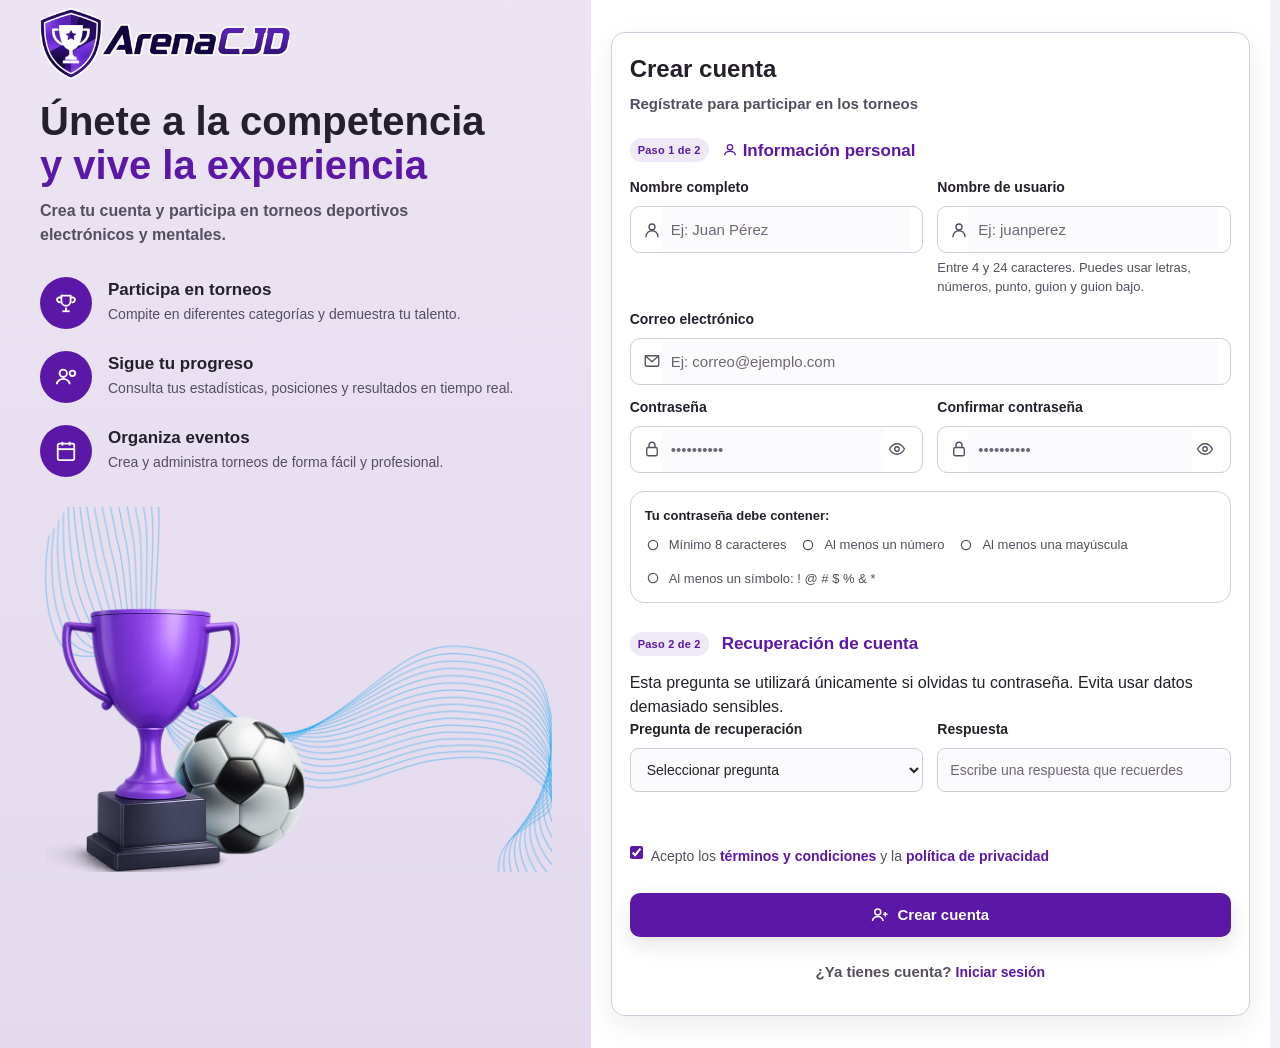
==== commit 5e7a5c1c: "Preparar ArenaCJD para publicación" ====
--- a/registro.html
+++ b/registro.html
@@ -8,10 +8,10 @@
 <script src="js/tema-inicial.js"></script>
 <script src="js/iconos.js?v=20260909-sprint11"></script>
 <link rel="stylesheet" href="css/variables.css?v=20260909-audit12">
-<link rel="stylesheet" href="css/layout.css?v=20260909-sprint13">
-<link rel="stylesheet" href="css/componentes.css?v=20260909-sprint12">
+<link rel="stylesheet" href="css/layout.css?v=20260911-stableui1">
+<link rel="stylesheet" href="css/componentes.css?v=20260911-stableui1">
 <link rel="stylesheet" href="css/animaciones.css">
-<link rel="stylesheet" href="css/utilidades.css?v=20260909-sprint11">
+<link rel="stylesheet" href="css/utilidades.css?v=20260911-stableui1">
 <link rel="stylesheet" href="css/tema-claro.css?v=20260909-sprint11">
 <link rel="stylesheet" href="css/tema-oscuro.css?v=20260908-theme5">
 <link rel="stylesheet" href="css/contraste-claro.css?v=20260909-audit12">
@@ -80,7 +80,10 @@
 </ul>
 
 <div class="imagen-registro">
+<picture>
+<source srcset="imagenes/ilustracion-trofeo-registro.webp" type="image/webp">
 <img src="imagenes/ilustracion-trofeo-registro.png" alt="Trofeo deportivo de ArenaCJD">
+</picture>
 </div>
 </aside>
 
--- a/css/variables.css
+++ b/css/variables.css
@@ -677,7 +677,6 @@
   --acento-tema-claro: var(--tema-oscuro-fondo-terciario);
 }
 
-/* Paletas efectivas: los componentes consumen estos tokens. */
 html[data-tema="oscuro"] {
   --tema-oscuro-fondo-pagina: var(--color-directo-050a12);
   --tema-oscuro-fondo-tarjeta: var(--color-directo-0b1320);
--- a/css/layout.css
+++ b/css/layout.css
@@ -13,6 +13,7 @@
   background: var(--color-fondo-pagina);
   -webkit-text-size-adjust: 100%;
   height: 100%;
+  scrollbar-gutter: stable;
 }
 
 body {
@@ -114,6 +115,7 @@
   max-width: 100%;
   overflow-y: auto;
   overflow-x: hidden;
+  scrollbar-gutter: stable;
   -webkit-overflow-scrolling: touch;
 }
 
@@ -256,7 +258,6 @@
   box-shadow: 4px 0 30px var(--color-directo-109);
 }
 
-/* La navegación cede espacio a la cuenta incluso en pantallas bajas. */
 .menu-lateral { overflow-y: hidden; }
 .menu-lateral .marca-menu,
 .menu-lateral .zona-usuario-menu { flex: 0 0 auto; }
@@ -500,8 +501,8 @@
   display: flex;
   flex-direction: column;
   gap: 5px;
-  width: 40px;
-  height: 40px;
+  width: 44px;
+  height: 44px;
   padding: 0;
   background: transparent;
   border: none;
@@ -509,7 +510,7 @@
   align-items: center;
   justify-content: center;
   border-radius: 8px;
-  transition: background .25s ease;
+  transition: background .25s ease, color .18s ease, box-shadow .18s ease;
   -webkit-tap-highlight-color: transparent;
   user-select: none;
   -webkit-user-select: none;
@@ -700,16 +701,7 @@
   font-size: 12px;
 }
 
-.indicador-perfil {
-  width: 9px;
-  height: 9px;
-  margin-left: auto;
-  border-radius: 50%;
-  background: var(--color-directo-34c759);
-  box-shadow: 0 0 0 3px var(--color-directo-135);
-}
-
-.marca-menu-arenacjd{gap:12px;padding:4px 4px 12px}.escudo-marca{color:var(--color-directo-7b2be2);filter:drop-shadow(0 8px 18px var(--color-directo-137));flex-shrink:0}.marca-menu-arenacjd .titulo-menu{font-size:24px;text-transform:none;letter-spacing:-.5px}.marca-menu-arenacjd .subtitulo-menu{font-size:11px;line-height:1.4;color:var(--color-directo-d8cfeb)}.zona-usuario-menu{position:relative;margin-top:18px}.boton-usuario-menu{display:grid;grid-template-columns:auto minmax(0,1fr) auto;align-items:center;gap:11px;width:100%;padding:13px;border:1px solid var(--color-directo-139);border-radius:13px;background:linear-gradient(135deg,var(--color-directo-140),var(--color-directo-141));color:var(--color-directo-fff);text-align:left;cursor:pointer;box-shadow:0 12px 28px var(--color-directo-142)}.avatar-usuario-menu{position:relative;display:grid;place-items:center;width:45px;height:45px;border-radius:50%;background:linear-gradient(135deg,var(--color-directo-8c3df0),var(--color-directo-5114a6));color:var(--color-directo-fff)}.estado-usuario-conectado{position:absolute;right:-1px;bottom:1px;width:12px;height:12px;border:2px solid var(--color-directo-22113e);border-radius:50%;background:var(--color-directo-2bd94f)}.datos-usuario-menu{display:flex;flex-direction:column;gap:2px;min-width:0}.nombre-usuario-menu{font-weight:800}.alias-usuario-menu{font-size:12px;color:var(--color-directo-d8cfeb)}.flecha-usuario-menu{transition:transform .2s ease}.boton-usuario-menu[aria-expanded="true"] .flecha-usuario-menu{transform:rotate(180deg)}.menu-opciones-usuario{position:absolute;left:0;right:0;bottom:calc(100% + 9px);z-index:12;padding:7px;border:1px solid var(--color-directo-147);border-radius:12px;background:var(--color-directo-17102a);box-shadow:0 18px 35px var(--color-directo-149)}.opcion-usuario{display:flex;align-items:center;gap:10px;width:100%;padding:11px 12px;border:0;border-radius:8px;background:transparent;color:var(--color-directo-fff);font:inherit;text-decoration:none;cursor:pointer}.opcion-usuario:hover{background:var(--color-directo-150)}.opcion-cerrar-sesion{color:var(--color-directo-ffb9bf)}.fondo-modal-perfil{position:fixed;inset:0;z-index:2000;display:grid;place-items:end center;padding:12px;background:var(--color-directo-152);backdrop-filter:blur(4px);overflow-y:auto}.modal-perfil-usuario{position:relative;width:100%;max-width:560px;max-height:calc(100dvh - 24px);min-width:0;overflow-x:hidden;overflow-y:auto;padding:22px;border-radius:20px 20px 14px 14px;background:var(--color-directo-fff);box-shadow:0 28px 70px var(--color-directo-153)}.cabecera-modal-perfil{display:flex;align-items:flex-start;justify-content:space-between;gap:15px;padding-right:42px}.cabecera-modal-perfil h2{font-size:22px}.cabecera-modal-perfil p{margin-top:4px;color:var(--texto-secundario);font-size:13px}.cerrar-modal-perfil{position:absolute;top:14px;right:14px;display:grid;place-items:center;width:38px;height:38px;border:0;border-radius:9px;background:var(--color-directo-f3eef9);font-size:24px;cursor:pointer}.resumen-perfil-modal{display:flex;align-items:center;gap:14px;margin:22px 0;padding:16px;border-radius:14px;background:var(--color-directo-f7f2fd)}.avatar-perfil-modal{display:grid;place-items:center;width:58px;height:58px;border-radius:50%;background:linear-gradient(135deg,var(--color-directo-8735e8),var(--color-directo-4f139d));color:var(--color-directo-fff);flex-shrink:0}.resumen-perfil-modal div{display:flex;flex-direction:column;gap:3px;min-width:0}.resumen-perfil-modal strong{font-size:20px}.resumen-perfil-modal span{color:var(--texto-secundario);overflow-wrap:anywhere}.datos-perfil-modal{display:grid;gap:10px;margin-bottom:20px}.datos-perfil-modal div{display:grid;grid-template-columns:1fr;gap:4px;padding:11px 0;border-bottom:1px solid var(--color-directo-eee8f3)}.datos-perfil-modal dt{font-weight:700}.datos-perfil-modal dd{text-align:left;color:var(--texto-secundario);overflow-wrap:anywhere}.estado-cuenta-activa{color:var(--color-directo-16733a);font-weight:700}
+.marca-menu-arenacjd{gap:12px;padding:4px 4px 12px}.escudo-marca{color:var(--color-directo-7b2be2);filter:drop-shadow(0 8px 18px var(--color-directo-137));flex-shrink:0}.marca-menu-arenacjd .titulo-menu{font-size:24px;text-transform:none;letter-spacing:-.5px}.marca-menu-arenacjd .subtitulo-menu{font-size:11px;line-height:1.4;color:var(--color-directo-d8cfeb)}.zona-usuario-menu{position:relative;margin-top:18px}.boton-usuario-menu{display:grid;grid-template-columns:auto minmax(0,1fr) auto;align-items:center;gap:11px;width:100%;padding:13px;border:1px solid var(--color-directo-139);border-radius:13px;background:linear-gradient(135deg,var(--color-directo-140),var(--color-directo-141));color:var(--color-directo-fff);text-align:left;cursor:pointer;box-shadow:0 12px 28px var(--color-directo-142)}.avatar-usuario-menu{position:relative;display:grid;place-items:center;width:45px;height:45px;border-radius:50%;background:linear-gradient(135deg,var(--color-directo-8c3df0),var(--color-directo-5114a6));color:var(--color-directo-fff)}.datos-usuario-menu{display:flex;flex-direction:column;gap:2px;min-width:0}.nombre-usuario-menu{font-weight:800}.alias-usuario-menu{font-size:12px;color:var(--color-directo-d8cfeb)}.flecha-usuario-menu{transition:transform .2s ease}.boton-usuario-menu[aria-expanded="true"] .flecha-usuario-menu{transform:rotate(180deg)}.menu-opciones-usuario{position:absolute;left:0;right:0;bottom:calc(100% + 9px);z-index:12;padding:7px;border:1px solid var(--color-directo-147);border-radius:12px;background:var(--color-directo-17102a);box-shadow:0 18px 35px var(--color-directo-149)}.opcion-usuario{display:flex;align-items:center;gap:10px;width:100%;padding:11px 12px;border:0;border-radius:8px;background:transparent;color:var(--color-directo-fff);font:inherit;text-decoration:none;cursor:pointer}.opcion-usuario:hover{background:var(--color-directo-150)}.opcion-cerrar-sesion{color:var(--color-directo-ffb9bf)}.fondo-modal-perfil{position:fixed;inset:0;z-index:2000;display:grid;place-items:end center;padding:12px;background:var(--color-directo-152);backdrop-filter:blur(4px);overflow-y:auto}.modal-perfil-usuario{position:relative;width:100%;max-width:560px;max-height:calc(100dvh - 24px);min-width:0;overflow-x:hidden;overflow-y:auto;padding:22px;border-radius:20px 20px 14px 14px;background:var(--color-directo-fff);box-shadow:0 28px 70px var(--color-directo-153)}.cabecera-modal-perfil{display:flex;align-items:flex-start;justify-content:space-between;gap:15px;padding-right:42px}.cabecera-modal-perfil h2{font-size:22px}.cabecera-modal-perfil p{margin-top:4px;color:var(--texto-secundario);font-size:13px}.cerrar-modal-perfil{position:absolute;top:14px;right:14px;display:grid;place-items:center;width:38px;height:38px;border:0;border-radius:9px;background:var(--color-directo-f3eef9);font-size:24px;cursor:pointer}.resumen-perfil-modal{display:flex;align-items:center;gap:14px;margin:22px 0;padding:16px;border-radius:14px;background:var(--color-directo-f7f2fd)}.avatar-perfil-modal{display:grid;place-items:center;width:58px;height:58px;border-radius:50%;background:linear-gradient(135deg,var(--color-directo-8735e8),var(--color-directo-4f139d));color:var(--color-directo-fff);flex-shrink:0}.resumen-perfil-modal div{display:flex;flex-direction:column;gap:3px;min-width:0}.resumen-perfil-modal strong{font-size:20px}.resumen-perfil-modal span{color:var(--texto-secundario);overflow-wrap:anywhere}.datos-perfil-modal{display:grid;gap:10px;margin-bottom:20px}.datos-perfil-modal div{display:grid;grid-template-columns:1fr;gap:4px;padding:11px 0;border-bottom:1px solid var(--color-directo-eee8f3)}.datos-perfil-modal dt{font-weight:700}.datos-perfil-modal dd{text-align:left;color:var(--texto-secundario);overflow-wrap:anywhere}.estado-cuenta-activa{color:var(--color-directo-16733a);font-weight:700}
 
 .menu-opciones-usuario[hidden],.fondo-modal-perfil[hidden]{display:none}
 
@@ -753,10 +745,6 @@
   border-radius: 50%;
   object-fit: cover;
   object-position: center;
-}
-
-.estado-usuario-conectado {
-  z-index: 2;
 }
 
 .avatar-perfil-modal {
--- a/css/componentes.css
+++ b/css/componentes.css
@@ -11,7 +11,7 @@
   font-family: inherit;
   min-height: 42px;
   line-height: 1.2;
-  transition: transform .12s var(--ease-suave), box-shadow .2s ease, background .2s ease;
+  transition: box-shadow .2s ease, background .2s ease, filter .18s ease;
   box-shadow: var(--sombra-hover);
   will-change: transform;
 }
@@ -25,7 +25,7 @@
 }
 
 .boton:active {
-  transform: translateY(2px) scale(.98);
+  transform: none;
   box-shadow: 0 1px 4px var(--color-directo-001);
 }
 
@@ -124,7 +124,7 @@
 .boton-accion,
 .boton-descarga,
 .enlace-ver-todo {
-  transition: transform .12s var(--ease-suave), box-shadow .2s ease, background .2s ease;
+  transition: box-shadow .2s ease, background .2s ease, filter .18s ease;
   box-shadow: var(--sombra-pequena);
 }
 
@@ -1613,7 +1613,6 @@
 
 .media-entidad{position:relative;display:inline-grid;place-items:center;flex:0 0 auto;width:44px;height:44px;border:1px solid var(--color-borde);border-radius:14px;overflow:hidden;background:var(--color-fondo-secundario);color:var(--color-acento);font-weight:900;line-height:1;vertical-align:middle}.media-entidad-fallback{display:grid;place-items:center;width:100%;height:100%;font-size:15px}.media-entidad.media-torneo .media-entidad-fallback{font-size:21px}.media-entidad img{position:absolute;inset:0;width:100%;height:100%;object-fit:cover;background:var(--color-fondo-secundario)}.media-entidad.media-grande{width:58px;height:58px;border-radius:17px}.media-entidad.media-mediana{width:50px;height:50px}.media-entidad.media-pequena{width:34px;height:34px;border-radius:10px}.media-entidad.media-hero{width:86px;height:86px;border-radius:22px}.media-entidad.media-hero .media-entidad-fallback{font-size:30px}.fila-entidad-con-media{display:flex;align-items:center;gap:11px;min-width:0}.fila-entidad-con-media>div{min-width:0}.fila-entidad-con-media .nombre-entidad-media{display:block;overflow:hidden;text-overflow:ellipsis;white-space:nowrap}.selector-imagen-entidad{display:grid;grid-template-columns:auto minmax(0,1fr);align-items:center;gap:14px;padding:12px;border:1px solid var(--color-borde);border-radius:14px;background:var(--color-fondo-secundario)}.preview-imagen-entidad{position:relative;display:grid;place-items:center;width:82px;height:82px;border:1px dashed color-mix(in srgb,var(--color-acento) 40%,var(--color-borde));border-radius:18px;overflow:hidden;background:var(--color-fondo-tarjeta);color:var(--color-acento);font-size:28px;font-weight:900}.preview-imagen-entidad img{position:absolute;inset:0;width:100%;height:100%;object-fit:cover}.controles-imagen-entidad{display:flex;align-items:center;gap:9px;flex-wrap:wrap}.entrada-imagen-entidad{position:absolute;width:1px;height:1px;opacity:0;pointer-events:none}.ayuda-imagen-entidad{display:block;margin-top:5px;color:var(--color-texto-secundario);font-size:11px;line-height:1.45}@media(max-width:560px){.selector-imagen-entidad{grid-template-columns:1fr}.preview-imagen-entidad{width:100%;height:150px}}
 
-/* Alinea los controles de imagen en una misma fila dentro de formularios. */
 .grupo-formulario .controles-imagen-entidad > label.boton {
   display: inline-flex;
   margin-bottom: 0;
@@ -1991,7 +1990,6 @@
 .estado-vacio-ah[hidden]{
   display:none!important;
 }
-/* Controles compartidos: tokens de superficie y estado para ambos temas. */
 .icono-ui { display:block; width:22px; height:22px; flex:0 0 auto; }
 .icono-imagen-ui { display:inline-flex; align-items:center; justify-content:center; flex:0 0 auto; }
 .icono-imagen-ui.icono-menu { width:24px; height:24px; }
@@ -2021,7 +2019,6 @@
 .leyenda-registro { color:var(--state-accent-text); }
 .pagina-legal-publica { font-family:var(--fuente); }
 
-/* Perfil: geometría independiente del tema y scroll contenido. */
 #fondoModalPerfil, #fondoModalPerfil * { box-sizing:border-box; }
 #fondoModalPerfil .modal-perfil-usuario {
   --espacio-perfil:22px;
@@ -2082,7 +2079,6 @@
 }
 #fondoModalPerfil .cabecera-modal-perfil { border-radius:18px 18px 0 0; }
 
-/* Iconografía local: cajas estables y colores heredados en todos los temas. */
 [data-icono] { display:inline-flex; align-items:center; justify-content:center; vertical-align:middle; flex:0 0 auto; }
 [data-icono] > .icono-ui { width:1.15em; height:1.15em; min-width:16px; min-height:16px; }
 :is(.resumen-icono,.icono-resumen-clasificacion,.icono-resumen-calendario,.icono-resumen-panel,.icono-dato,.icono-campeon,.icono-publico,.icono-confirmacion-ah,.icono-historial-vivo,.candado-opcion) { display:inline-flex; align-items:center; justify-content:center; flex-shrink:0; }
@@ -2090,8 +2086,7 @@
 :is(.resumen-icono,.icono-resumen-clasificacion,.icono-resumen-calendario,.icono-resumen-panel,.icono-campeon,.icono-publico,.icono-confirmacion-ah,.candado-opcion) .icono-ui { width:24px; height:24px; }
 .icono-resumen-sorteo .icono-ui { width:36px; height:36px; }
 :is(.media-entidad-fallback,.media-publica>span) .icono-ui { width:26px; height:26px; }
-:is(.boton-mas,.boton-favorito-ah) .icono-ui { width:18px; height:18px; }
-.boton-favorito-ah[aria-pressed="true"] .icono-ui { fill:var(--surface-selected); color:var(--state-accent-text); }
+.boton-mas .icono-ui { width:18px; height:18px; }
 :is(.boton-experiencia-ah,#botonNotificaciones) { width:44px; height:44px; display:inline-grid; place-items:center; }
 :is(.boton-experiencia-ah,#botonNotificaciones) .icono-ui { width:22px; height:22px; stroke-width:1.8; fill:none; }
 :is(.boton-experiencia-ah,#botonNotificaciones):focus-visible { outline:2px solid var(--state-accent-text); outline-offset:3px; }
@@ -2114,14 +2109,10 @@
 .cuerpo-app :is(.icono-resumen-actividad,.icono-bloque-actividad) { color:var(--state-accent-text); }
 .cuerpo-app .resumen-inscripciones .icono-resumen-actividad { color:var(--state-info-text); }
 .cuerpo-app .resumen-invitaciones .icono-resumen-actividad { color:var(--state-warning-text); }
-[data-favorito-torneo] { display:inline-grid; place-items:center; }
-[data-favorito-torneo] .icono-ui { width:20px; height:20px; }
-[data-favorito-torneo][aria-pressed="true"] .icono-ui { fill:var(--surface-selected); color:var(--state-accent-text); }
 .enlace-volver-publico { align-items:center; gap:8px; }
 .media-publica-hero .icono-ui { width:36px; height:36px; }
 .etiqueta-portada > [data-icono] { margin-right:6px; }
 
-/* Navegación: un único catálogo, sin dibujos CSS ni imágenes transitorias. */
 .boton-menu { color:var(--state-accent-text); }
 #botonMenu .icono-ui { width:24px; height:24px; }
 #botonMenu .icono-menu-cerrar { display:none; }
@@ -2134,7 +2125,6 @@
 .icono-menu.icono-imagen-ui .icono-ui { width:24px; height:24px; }
 .opcion-usuario .icono-ui,.flecha-usuario-menu .icono-ui { width:18px; height:18px; }
 
-/* Las etiquetas accesibles también existen en páginas sin CSS de participantes. */
 .sr-only { position:absolute; width:1px; height:1px; padding:0; margin:-1px; overflow:hidden; clip:rect(0,0,0,0); white-space:nowrap; border:0; }
 
 .cuerpo-app :is(.insignia-publicacion,.insignia-torneo) { border-width:1px; border-style:solid; border-color:transparent; }
--- a/css/utilidades.css
+++ b/css/utilidades.css
@@ -1678,7 +1678,6 @@
 ):not(:disabled):not(.boton-desactivado) {
   transform-origin: center;
   transition:
-    transform .14s var(--ease-suave),
     box-shadow .18s ease,
     filter .18s ease,
     background-color .18s ease,
@@ -1694,7 +1693,7 @@
   a.enlace-ver-todo,
   [role="button"]
 ):not(:disabled):not(.boton-desactivado):hover {
-  transform: translateY(-1px) scale(1.035);
+  transform: none;
   filter: brightness(1.12) saturate(1.08);
   box-shadow: 0 0 0 2px var(--morado-claro), 0 8px 20px var(--color-directo-001) !important;
   z-index: 2;
@@ -1708,7 +1707,7 @@
   a.enlace-ver-todo,
   [role="button"]
 ):not(:disabled):not(.boton-desactivado):active {
-  transform: translateY(1px) scale(.985);
+  transform: none;
   filter: brightness(.98);
 }
 
@@ -1855,7 +1854,7 @@
   .acciones-competencia-viva a,
   [role="button"]
 ):not(:disabled):not(.boton-desactivado):hover {
-  transform: translateY(-1px) scale(1.045);
+  transform: none;
   box-shadow: inset 0 0 0 2px var(--morado-claro), 0 8px 20px var(--color-directo-001) !important;
 }
 
@@ -1866,7 +1865,7 @@
 }
 
 .acciones-foto-perfil .boton:hover {
-  transform: translateY(-1px) scale(1.045) !important;
+  transform: none !important;
 }
 
 @media (prefers-reduced-motion: reduce) {
@@ -1902,7 +1901,7 @@
 
 #botonGuardarUsuarioPerfil:hover,
 #botonGuardarUsuarioPerfil:focus-visible {
-  transform: translateY(-1px) scale(1.05) !important;
+  transform: none !important;
   filter: brightness(1.12) saturate(1.08);
   box-shadow: inset 0 0 0 2px var(--morado-claro), 0 8px 20px var(--color-directo-001) !important;
   z-index: 3;
@@ -1975,3 +1974,32 @@
 body > #botonVolverArriba:hover{filter:brightness(1.12)}
 @media(max-width:991px){body > #botonVolverArriba.boton-volver-arriba{display:none}}
 @media(prefers-reduced-motion:reduce){body > #botonVolverArriba{transition:none}}
+@media(max-width:699px){
+  .panel-busqueda-global-ah .cabecera-busqueda-global-ah{padding-top:calc(18px + env(safe-area-inset-top,0px))}
+  .panel-ayuda-ah{top:calc(66px + env(safe-area-inset-top,0px));max-height:calc(100dvh - 80px - env(safe-area-inset-top,0px) - env(safe-area-inset-bottom,0px))}
+  .panel-notificaciones{height:100dvh;padding-top:calc(18px + env(safe-area-inset-top,0px));padding-bottom:calc(18px + env(safe-area-inset-bottom,0px))}
+  .fondo-modal-perfil,
+  .fondo-modal-clasificacion,
+  .modal-torneo,
+  .modal-registro,
+  .fondo-modal-gestion-usuario,
+  .modal-confirmacion-catalogo,
+  .fondo-confirmacion-ah{box-sizing:border-box;padding-top:calc(16px + env(safe-area-inset-top,0px));padding-bottom:calc(12px + env(safe-area-inset-bottom,0px))}
+  .modal-perfil-usuario,
+  .modal-participante-clasificacion,
+  .modal-torneo-contenido,
+  .modal-registro-contenido,
+  .modal-gestion-usuario,
+  .contenido-catalogo-categorias,
+  .modal-confirmacion-contenido,
+  .modal-confirmacion-ah{max-height:calc(100dvh - 28px - env(safe-area-inset-top,0px) - env(safe-area-inset-bottom,0px))}
+  .modal-torneo-cerrar,
+  .modal-registro-cerrar,
+  .cerrar-modal-gestion-usuario,
+  .boton-cerrar-clasificacion,
+  .cerrar-catalogo-categorias,
+  .cerrar-modal-perfil,
+  .cerrar-confirmacion-ah,
+  .cerrar-panel-experiencia-ah,
+  .cabecera-panel-notificaciones button{min-width:44px;min-height:44px}
+}
--- a/css/tema-claro.css
+++ b/css/tema-claro.css
@@ -463,7 +463,6 @@
   color: var(--text-primary);
 }
 
-/* Separación de superficies sin alterar la geometría compartida. */
 html[data-tema="claro"] body :is(
   .tarjeta-ah,.tarjeta-estadistica,.tarjeta-torneo,.resumen-participante,
   .tarjeta-equipo,.barra-filtros-participantes,.filtros-torneos,
--- a/css/contraste-claro.css
+++ b/css/contraste-claro.css
@@ -131,12 +131,6 @@
   color: var(--morado-principal) !important;
 }
 
-html[data-tema="claro"] .favorito-torneo-ah[aria-pressed="true"] {
-  border-color: var(--state-warning-border);
-  background: var(--state-warning-bg);
-  color: var(--state-warning-text);
-}
-
 html[data-tema="claro"] :where(
   .beneficio-modular,
   .estado-calendario.confirmado
--- a/css/formularios.css
+++ b/css/formularios.css
@@ -1,4 +1,3 @@
-/* Apariencia compartida de controles. Los temas solo cambian los colores. */
 :root { --campo-borde:#c9ced7; --campo-foco:#657184; }
 html[data-tema="oscuro"] { --campo-borde:#3d485a; --campo-foco:#a7b3c5; }
 
@@ -16,7 +15,6 @@
   outline-offset:-1px;
   box-shadow:none!important;
 }
-/* Los campos compuestos tienen un único contorno en su envoltorio. */
 html[data-tema] body:is(body,.cuerpo-app) :is(.envoltorio-campo,.campo-con-icono,.campo-busqueda-global-ah,.campo-nombre-usuario-perfil) input {
   outline:none!important;
   box-shadow:none!important;
@@ -34,14 +32,12 @@
 .campo-con-icono input,.campo-busqueda-global-ah input { min-width:0; }
 .campo-busqueda-global-ah > .icono-ui { color:var(--text-secondary); stroke:currentColor; stroke-width:1.8; }
 
-/* Los campos mantienen una lectura cómoda en pantallas pequeñas. */
 @media (max-width: 640px) {
   body :is(input[type="text"], input[type="email"], input[type="password"], input[type="search"], input[type="tel"], input[type="url"], input[type="number"], input[type="date"], input[type="time"], select, textarea) {
     font-size: 16px;
   }
 }
 
-/* Checkboxes y radios compartidos entre temas */
 :is(input[type="checkbox"], input[type="radio"]) {
   accent-color: var(--color-acento);
   cursor: pointer;
